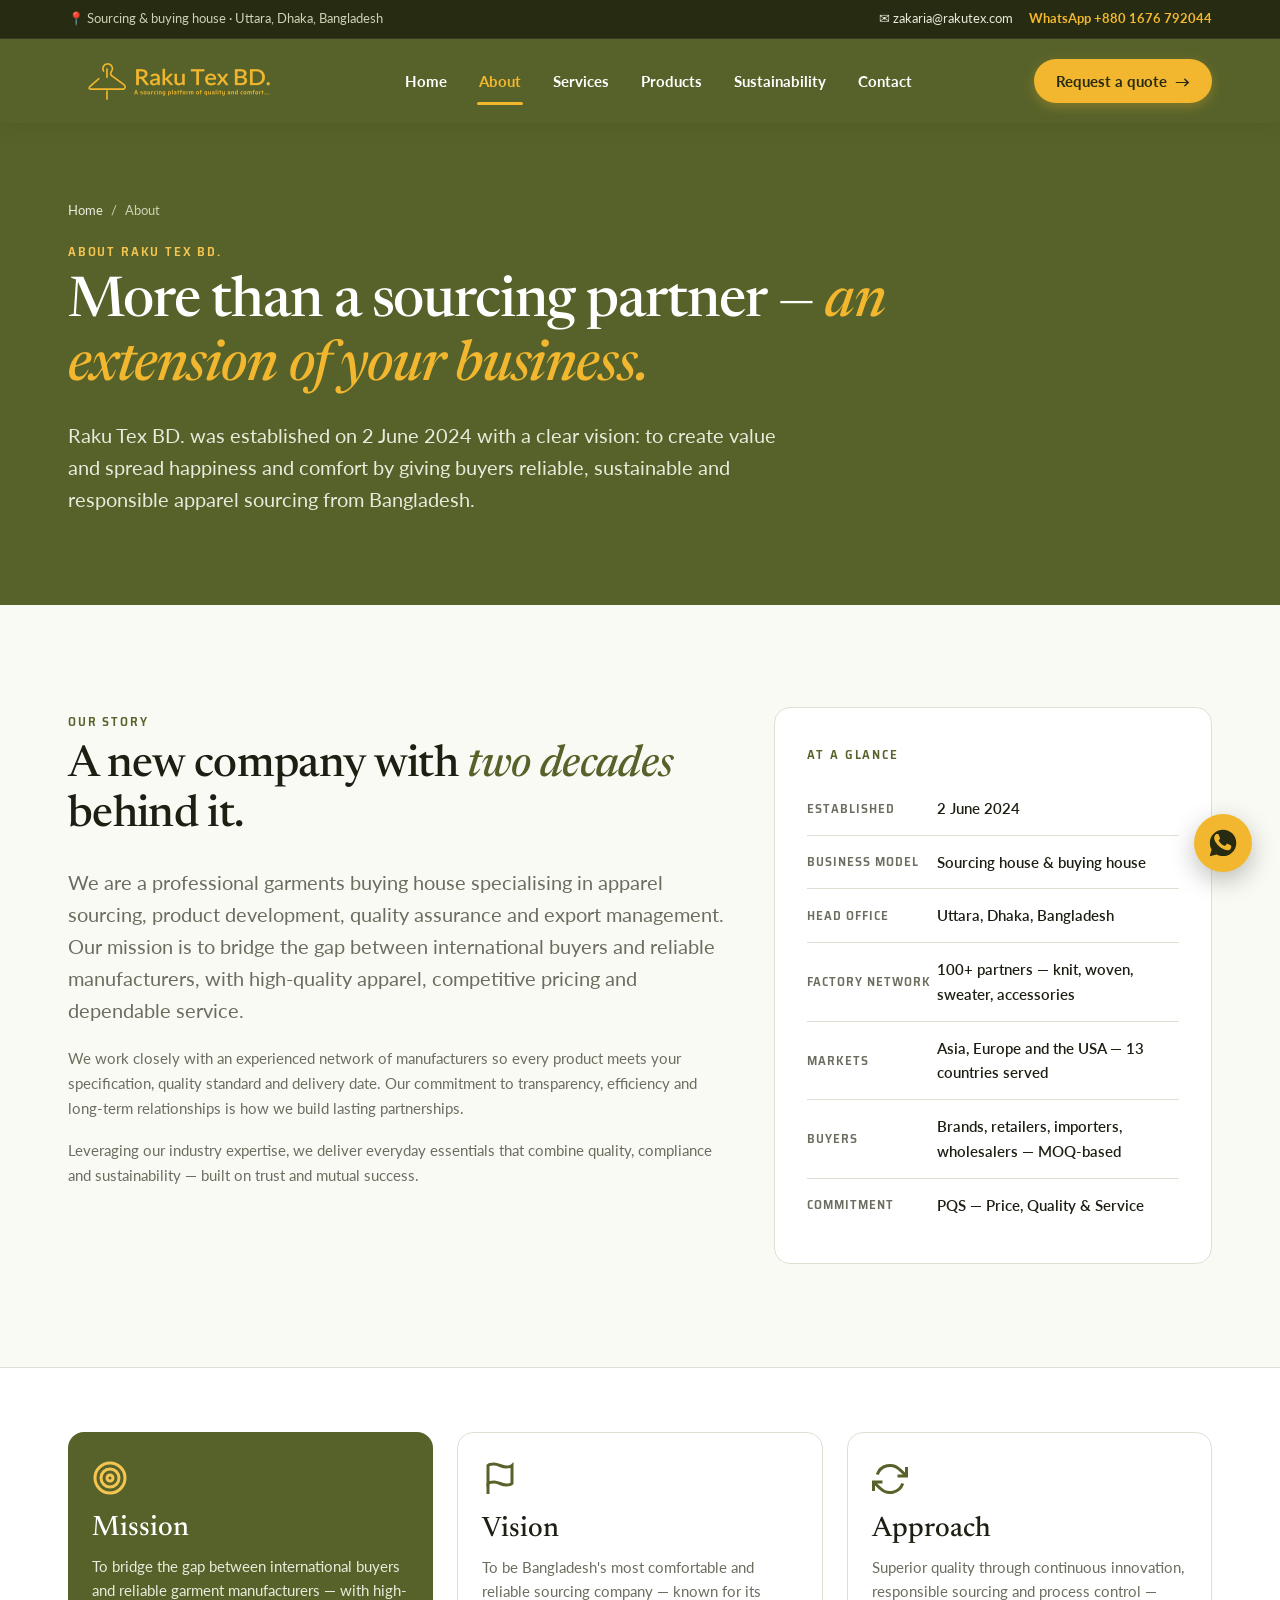
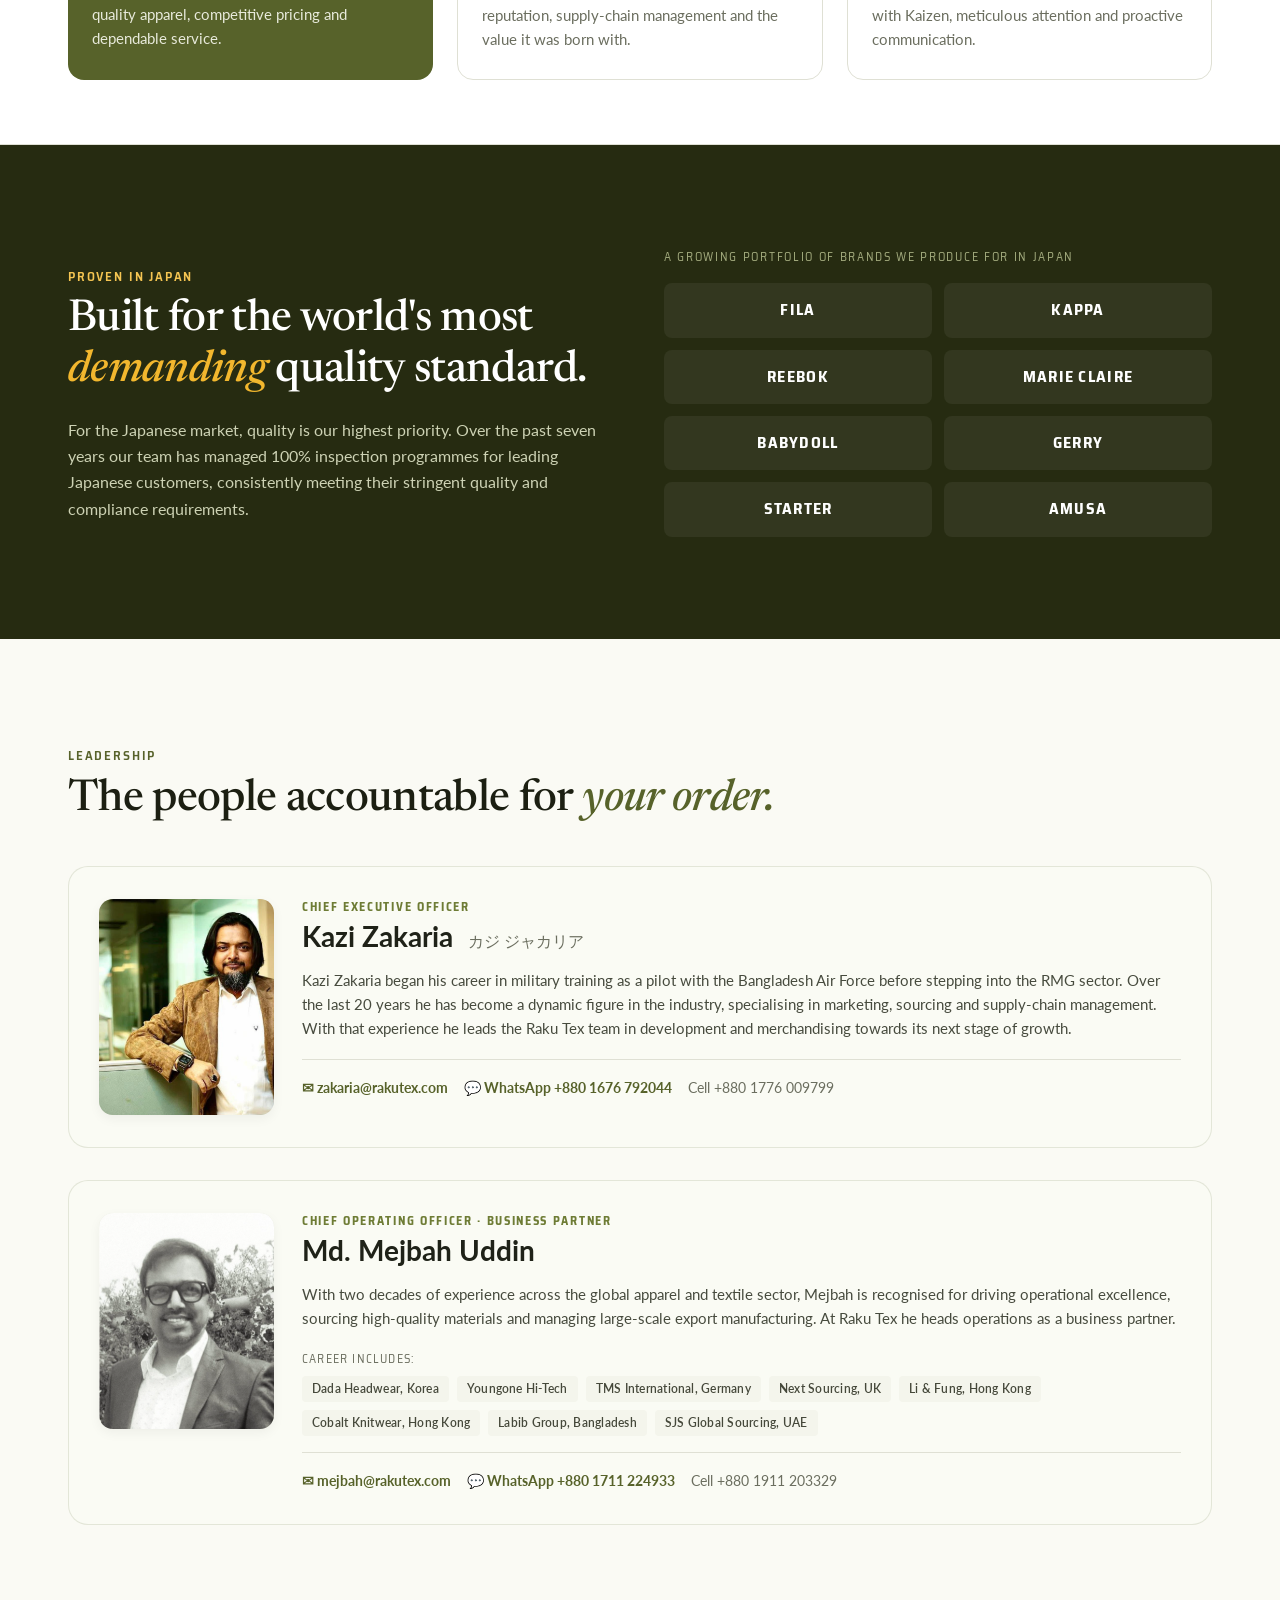
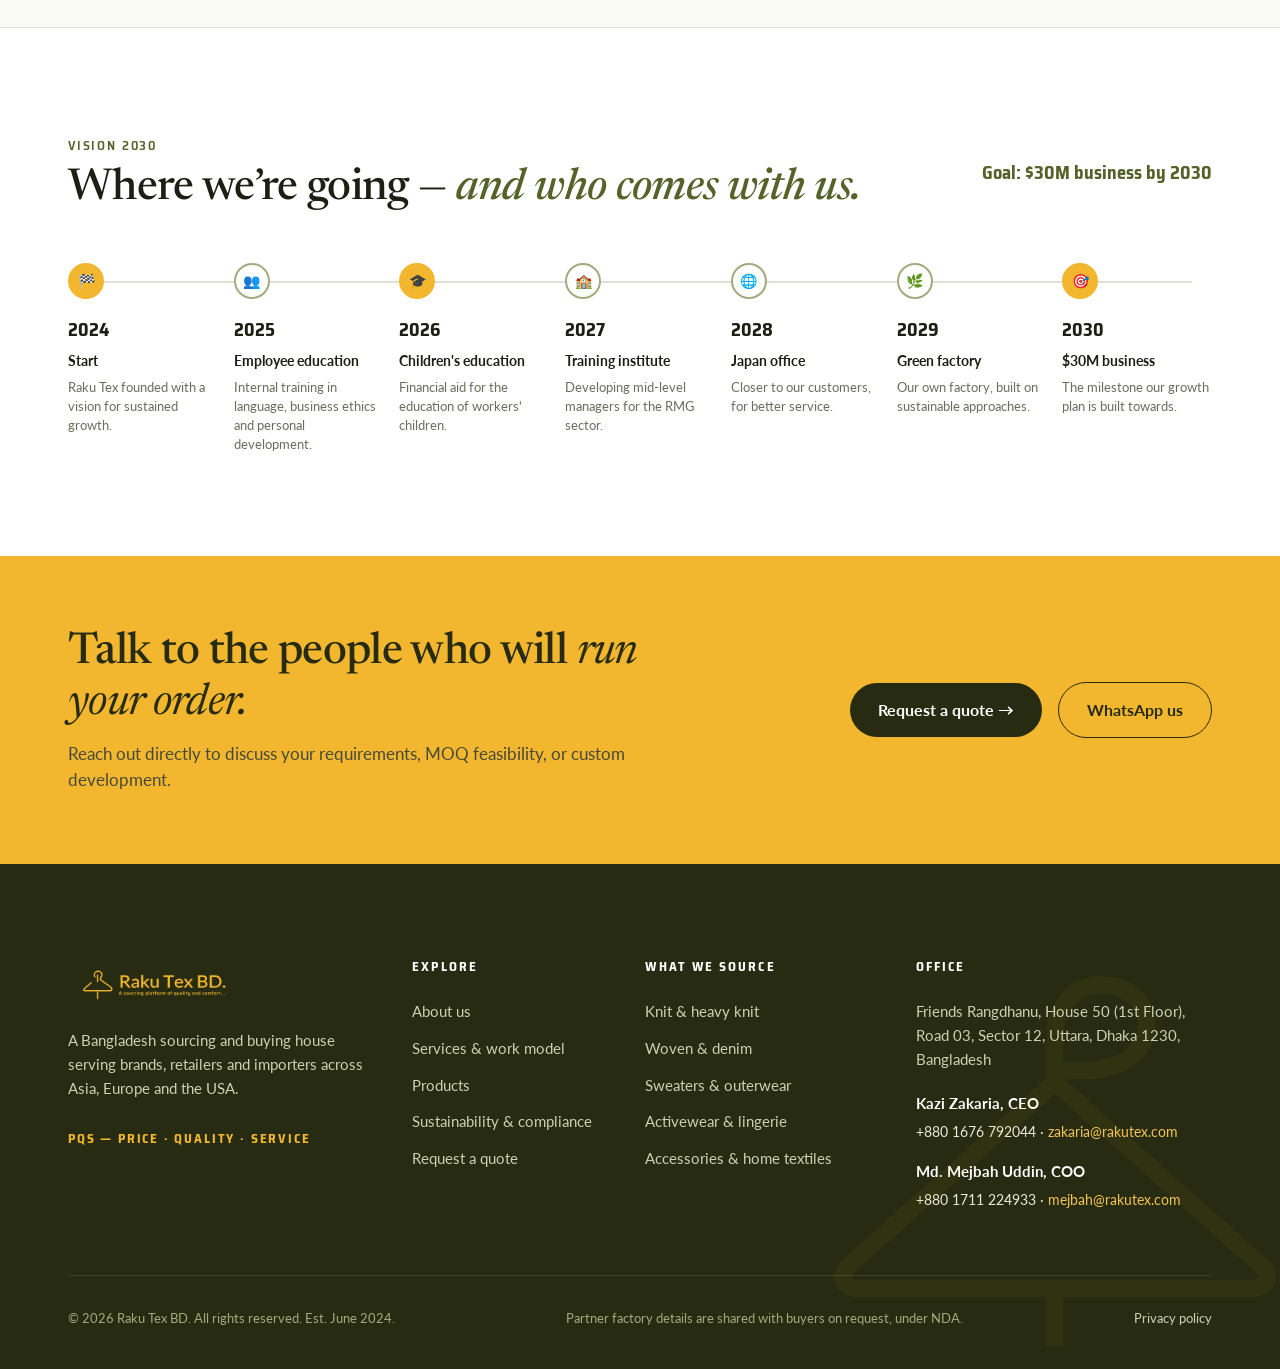
==== about.html @ 11d4ad32 "feat: replace footer logo with official footer-logo.png across all pages" ====
<!DOCTYPE html>
<html lang="en">
<head>
  <meta charset="UTF-8">
  <meta name="viewport" content="width=device-width, initial-scale=1.0">
  <title>About Us — Raku Tex BD. | Apparel Sourcing & Buying House</title>
  <meta name="description" content="Learn about Raku Tex BD., our story, PQS commitment, leadership team (Kazi Zakaria & Md. Mejbah Uddin), and our Vision 2030 roadmap.">
  
  <link rel="stylesheet" href="assets/css/tokens.css">
  <link rel="stylesheet" href="assets/css/base.css">
  <link rel="stylesheet" href="assets/css/layout.css">
  <link rel="stylesheet" href="assets/css/components.css">
  <link rel="stylesheet" href="assets/css/pages.css">
</head>
<body>

  <!-- Top Utility Bar -->
  <aside class="top-bar" aria-label="Quick contact information">
    <div class="container">
      <div class="top-bar-left">
        <span>📍 Sourcing & buying house · Uttara, Dhaka, Bangladesh</span>
      </div>
      <div class="top-bar-right">
        <a href="mailto:zakaria@rakutex.com" class="top-bar-link">✉ zakaria@rakutex.com</a>
        <a href="https://wa.me/8801676792044" target="_blank" rel="noopener noreferrer" class="top-bar-link top-bar-whatsapp">
          WhatsApp +880 1676 792044
        </a>
      </div>
    </div>
  </aside>

  <!-- Site Header -->
  <header class="site-header">
    <div class="container">
      <a href="index.html" class="site-logo" aria-label="Raku Tex BD. Home">
        <img src="assets/images/Rakutex-logo.png" alt="Raku Tex BD. — A sourcing platform of quality and comfort..." class="site-logo-img">
      </a>

      <nav class="main-nav" aria-label="Main Navigation">
        <a href="index.html" class="nav-link">Home</a>
        <a href="about.html" class="nav-link active">About</a>
        <a href="services.html" class="nav-link">Services</a>
        <a href="products.html" class="nav-link">Products</a>
        <a href="sustainability.html" class="nav-link">Sustainability</a>
        <a href="quote.html" class="nav-link">Contact</a>
      </nav>

      <a href="quote.html" class="header-cta-btn">
        Request a quote <span>→</span>
      </a>

      <button class="mobile-nav-toggle" aria-label="Open mobile menu">
        <span></span>
        <span></span>
        <span></span>
      </button>
    </div>
  </header>

  <!-- Mobile Drawer -->
  <div class="drawer-backdrop"></div>
  <aside class="mobile-drawer" aria-label="Mobile Navigation">
    <div class="drawer-header">
      <a href="index.html">
        <img src="assets/images/Rakutex-logo.png" alt="Raku Tex BD." class="drawer-logo-img">
      </a>
      <button class="drawer-close" aria-label="Close mobile menu">&times;</button>
    </div>
    <nav class="drawer-nav">
      <a href="index.html">Home</a>
      <a href="about.html" class="active">About</a>
      <a href="services.html">Services</a>
      <a href="products.html">Products</a>
      <a href="sustainability.html">Sustainability</a>
      <a href="quote.html">Contact & Request a quote</a>
    </nav>
    <div class="drawer-footer">
      <a href="quote.html" class="btn btn-gold" style="width: 100%;">Request a quote →</a>
      <a href="https://wa.me/8801676792044" target="_blank" rel="noopener noreferrer" class="btn btn-outline-white" style="width: 100%;">Chat on WhatsApp</a>
    </div>
  </aside>

  <main>
    <!-- INNER HERO -->
    <section class="inner-page-hero">
      <div class="container">
        <nav class="breadcrumbs" aria-label="Breadcrumb">
          <a href="index.html">Home</a> <span>/</span> <span>About</span>
        </nav>
        <span class="eyebrow eyebrow-gold">ABOUT RAKU TEX BD.</span>
        <h1 class="inner-hero-title">
          More than a sourcing partner — <span class="accent-gold">an extension of your business.</span>
        </h1>
        <p class="inner-hero-lead">
          Raku Tex BD. was established on 2 June 2024 with a clear vision: to create value and spread happiness and comfort by giving buyers reliable, sustainable and responsible apparel sourcing from Bangladesh.
        </p>
      </div>
    </section>

    <!-- OUR STORY & AT A GLANCE TABLE -->
    <section class="section-pad" style="background-color: var(--rt-paper);">
      <div class="container">
        <div class="grid" style="grid-template-columns: 1.2fr 0.8fr; gap: 48px; align-items: start;">
          <div>
            <span class="eyebrow eyebrow-olive">OUR STORY</span>
            <h2 style="margin-bottom: 24px;">
              A new company with <span class="accent-gold" style="color: var(--rt-olive-500);">two decades</span> behind it.
            </h2>
            <p class="lead-text" style="margin-bottom: 20px;">
              We are a professional garments buying house specialising in apparel sourcing, product development, quality assurance and export management. Our mission is to bridge the gap between international buyers and reliable manufacturers, with high-quality apparel, competitive pricing and dependable service.
            </p>
            <p style="font-size: 0.9375rem; color: var(--rt-text-muted); line-height: 1.65; margin-bottom: 18px;">
              We work closely with an experienced network of manufacturers so every product meets your specification, quality standard and delivery date. Our commitment to transparency, efficiency and long-term relationships is how we build lasting partnerships.
            </p>
            <p style="font-size: 0.9375rem; color: var(--rt-text-muted); line-height: 1.65;">
              Leveraging our industry expertise, we deliver everyday essentials that combine quality, compliance and sustainability — built on trust and mutual success.
            </p>
          </div>

          <!-- At a glance card -->
          <div class="at-a-glance-card">
            <span class="eyebrow eyebrow-olive" style="margin-bottom: 16px;">AT A GLANCE</span>
            <table class="glance-table">
              <tr>
                <th>Established</th>
                <td>2 June 2024</td>
              </tr>
              <tr>
                <th>Business model</th>
                <td>Sourcing house & buying house</td>
              </tr>
              <tr>
                <th>Head office</th>
                <td>Uttara, Dhaka, Bangladesh</td>
              </tr>
              <tr>
                <th>Factory network</th>
                <td>100+ partners — knit, woven, sweater, accessories</td>
              </tr>
              <tr>
                <th>Markets</th>
                <td>Asia, Europe and the USA — 13 countries served</td>
              </tr>
              <tr>
                <th>Buyers</th>
                <td>Brands, retailers, importers, wholesalers — MOQ-based</td>
              </tr>
              <tr>
                <th>Commitment</th>
                <td>PQS — Price, Quality & Service</td>
              </tr>
            </table>
          </div>
        </div>
      </div>
    </section>

    <!-- MISSION / VISION / APPROACH -->
    <section class="section-pad-sm" style="background-color: var(--rt-white); border-top: 1px solid var(--rt-line); border-bottom: 1px solid var(--rt-line);">
      <div class="container">
        <div class="grid" style="grid-template-columns: repeat(auto-fit, minmax(280px, 1fr)); gap: 24px;">
          <!-- Mission -->
          <div class="pillar-card" style="background-color: var(--rt-olive-500); color: var(--rt-white); border: none;">
            <div style="width: 36px; height: 36px; margin-bottom: 16px; color: var(--rt-gold-400);">
              <svg viewBox="0 0 24 24" fill="none" stroke="currentColor" stroke-width="2"><circle cx="12" cy="12" r="10"/><circle cx="12" cy="12" r="6"/><circle cx="12" cy="12" r="2"/></svg>
            </div>
            <h3 style="color: var(--rt-white); margin-bottom: 10px;">Mission</h3>
            <p style="color: var(--rt-olive-100); font-size: 0.9375rem; line-height: 1.6;">
              To bridge the gap between international buyers and reliable garment manufacturers — with high-quality apparel, competitive pricing and dependable service.
            </p>
          </div>

          <!-- Vision -->
          <div class="pillar-card">
            <div style="width: 36px; height: 36px; margin-bottom: 16px; color: var(--rt-olive-500);">
              <svg viewBox="0 0 24 24" fill="none" stroke="currentColor" stroke-width="2"><path d="M4 15s1-1 4-1 5 2 8 2 4-1 4-1V3s-1 1-4 1-5-2-8-2-4 1-4 1z"/><line x1="4" y1="22" x2="4" y2="15"/></svg>
            </div>
            <h3 style="margin-bottom: 10px;">Vision</h3>
            <p style="color: var(--rt-text-muted); font-size: 0.9375rem; line-height: 1.6;">
              To be Bangladesh's most comfortable and reliable sourcing company — known for its reputation, supply-chain management and the value it was born with.
            </p>
          </div>

          <!-- Approach -->
          <div class="pillar-card">
            <div style="width: 36px; height: 36px; margin-bottom: 16px; color: var(--rt-olive-500);">
              <svg viewBox="0 0 24 24" fill="none" stroke="currentColor" stroke-width="2"><polyline points="23 4 23 10 17 10"/><polyline points="1 20 1 14 7 14"/><path d="M3.51 9a9 9 0 0 1 14.85-3.36L23 10M1 14l4.64 4.36A9 9 0 0 0 20.49 15"/></svg>
            </div>
            <h3 style="margin-bottom: 10px;">Approach</h3>
            <p style="color: var(--rt-text-muted); font-size: 0.9375rem; line-height: 1.6;">
              Superior quality through continuous innovation, responsible sourcing and process control — with Kaizen, meticulous attention and proactive communication.
            </p>
          </div>
        </div>
      </div>
    </section>

    <!-- PROVEN IN JAPAN -->
    <section class="section-pad" style="background-color: var(--rt-surface-deep); color: var(--rt-white);">
      <div class="container">
        <div class="grid" style="grid-template-columns: 1fr 1fr; gap: 48px; align-items: center;">
          <div>
            <span class="eyebrow eyebrow-gold">PROVEN IN JAPAN</span>
            <h2 style="color: var(--rt-white); margin-bottom: 20px;">
              Built for the world's most <span class="accent-gold">demanding</span> quality standard.
            </h2>
            <p style="font-size: 1rem; color: var(--rt-olive-200); line-height: 1.65;">
              For the Japanese market, quality is our highest priority. Over the past seven years our team has managed 100% inspection programmes for leading Japanese customers, consistently meeting their stringent quality and compliance requirements.
            </p>
          </div>

          <div>
            <span style="font-family: var(--rt-font-label); font-size: 0.75rem; letter-spacing: 0.14em; text-transform: uppercase; color: var(--rt-olive-300); display: block; margin-bottom: 16px;">
              A growing portfolio of brands we produce for in Japan
            </span>
            <div class="grid" style="grid-template-columns: repeat(2, 1fr); gap: 12px;">
              <div style="background-color: rgba(255,255,255,0.06); padding: 14px; text-align: center; border-radius: 8px; font-family: var(--rt-font-label); font-weight: 700; color: var(--rt-white); letter-spacing: 0.08em;">FILA</div>
              <div style="background-color: rgba(255,255,255,0.06); padding: 14px; text-align: center; border-radius: 8px; font-family: var(--rt-font-label); font-weight: 700; color: var(--rt-white); letter-spacing: 0.08em;">KAPPA</div>
              <div style="background-color: rgba(255,255,255,0.06); padding: 14px; text-align: center; border-radius: 8px; font-family: var(--rt-font-label); font-weight: 700; color: var(--rt-white); letter-spacing: 0.08em;">REEBOK</div>
              <div style="background-color: rgba(255,255,255,0.06); padding: 14px; text-align: center; border-radius: 8px; font-family: var(--rt-font-label); font-weight: 700; color: var(--rt-white); letter-spacing: 0.08em;">MARIE CLAIRE</div>
              <div style="background-color: rgba(255,255,255,0.06); padding: 14px; text-align: center; border-radius: 8px; font-family: var(--rt-font-label); font-weight: 700; color: var(--rt-white); letter-spacing: 0.08em;">BABYDOLL</div>
              <div style="background-color: rgba(255,255,255,0.06); padding: 14px; text-align: center; border-radius: 8px; font-family: var(--rt-font-label); font-weight: 700; color: var(--rt-white); letter-spacing: 0.08em;">GERRY</div>
              <div style="background-color: rgba(255,255,255,0.06); padding: 14px; text-align: center; border-radius: 8px; font-family: var(--rt-font-label); font-weight: 700; color: var(--rt-white); letter-spacing: 0.08em;">STARTER</div>
              <div style="background-color: rgba(255,255,255,0.06); padding: 14px; text-align: center; border-radius: 8px; font-family: var(--rt-font-label); font-weight: 700; color: var(--rt-white); letter-spacing: 0.08em;">AMUSA</div>
            </div>
          </div>
        </div>
      </div>
    </section>

    <!-- EXECUTIVE LEADERSHIP -->
    <section class="section-pad" id="leadership" style="background-color: var(--rt-paper);">
      <div class="container">
        <span class="eyebrow eyebrow-olive">LEADERSHIP</span>
        <h2 style="margin-bottom: 40px;">
          The people accountable for <span class="accent-gold" style="color: var(--rt-olive-500);">your order.</span>
        </h2>

        <div class="flex flex-col gap-6">
          <!-- Kazi Zakaria -->
          <div class="leader-card">
            <div class="leader-photo-wrap">
              <img src="assets/images/kazi-zakaria.png" alt="Kazi Zakaria, CEO" class="leader-photo" width="347" height="435" loading="lazy">
            </div>
            <div class="leader-info">
              <span class="leader-role-eyebrow">CHIEF EXECUTIVE OFFICER</span>
              <h3 class="leader-name">
                Kazi Zakaria <span class="leader-name-ja">カジ ジャカリア</span>
              </h3>
              <p class="leader-bio">
                Kazi Zakaria began his career in military training as a pilot with the Bangladesh Air Force before stepping into the RMG sector. Over the last 20 years he has become a dynamic figure in the industry, specialising in marketing, sourcing and supply-chain management. With that experience he leads the Raku Tex team in development and merchandising towards its next stage of growth.
              </p>
              <div class="leader-contacts">
                <a href="mailto:zakaria@rakutex.com" class="leader-contact-link">✉ zakaria@rakutex.com</a>
                <a href="https://wa.me/8801676792044" target="_blank" rel="noopener noreferrer" class="leader-contact-link">💬 WhatsApp +880 1676 792044</a>
                <span style="color: var(--rt-stone-500);">Cell +880 1776 009799</span>
              </div>
            </div>
          </div>

          <!-- Md. Mejbah Uddin -->
          <div class="leader-card">
            <div class="leader-photo-wrap">
              <img src="assets/images/mejbah-uddin.png" alt="Md. Mejbah Uddin, COO" class="leader-photo" width="348" height="429" loading="lazy">
            </div>
            <div class="leader-info">
              <span class="leader-role-eyebrow">CHIEF OPERATING OFFICER · BUSINESS PARTNER</span>
              <h3 class="leader-name">Md. Mejbah Uddin</h3>
              <p class="leader-bio">
                With two decades of experience across the global apparel and textile sector, Mejbah is recognised for driving operational excellence, sourcing high-quality materials and managing large-scale export manufacturing. At Raku Tex he heads operations as a business partner.
              </p>
              <div style="margin-bottom: 16px;">
                <span style="font-family: var(--rt-font-label); font-size: 0.75rem; letter-spacing: 0.1em; text-transform: uppercase; color: var(--rt-stone-500); display: block; margin-bottom: 8px;">
                  Career includes:
                </span>
                <div class="chips-group">
                  <span class="badge-tag">Dada Headwear, Korea</span>
                  <span class="badge-tag">Youngone Hi-Tech</span>
                  <span class="badge-tag">TMS International, Germany</span>
                  <span class="badge-tag">Next Sourcing, UK</span>
                  <span class="badge-tag">Li & Fung, Hong Kong</span>
                  <span class="badge-tag">Cobalt Knitwear, Hong Kong</span>
                  <span class="badge-tag">Labib Group, Bangladesh</span>
                  <span class="badge-tag">SJS Global Sourcing, UAE</span>
                </div>
              </div>
              <div class="leader-contacts">
                <a href="mailto:mejbah@rakutex.com" class="leader-contact-link">✉ mejbah@rakutex.com</a>
                <a href="https://wa.me/8801711224933" target="_blank" rel="noopener noreferrer" class="leader-contact-link">💬 WhatsApp +880 1711 224933</a>
                <span style="color: var(--rt-stone-500);">Cell +880 1911 203329</span>
              </div>
            </div>
          </div>
        </div>
      </div>
    </section>

    <!-- VISION 2030 ROADMAP -->
    <section class="section-pad" style="background-color: var(--rt-white); border-top: 1px solid var(--rt-line);">
      <div class="container">
        <div class="flex items-center justify-between" style="flex-wrap: wrap; gap: 16px;">
          <div>
            <span class="eyebrow eyebrow-olive">VISION 2030</span>
            <h2>Where we’re going — <span class="accent-gold" style="color: var(--rt-olive-500);">and who comes with us.</span></h2>
          </div>
          <div style="font-family: var(--rt-font-label); font-weight: 700; font-size: 1.15rem; color: var(--rt-olive-500);">
            Goal: $30M business by 2030
          </div>
        </div>

        <div class="timeline-track">
          <!-- 2024 -->
          <div class="timeline-node highlight">
            <div class="timeline-dot">🏁</div>
            <div>
              <div class="timeline-year">2024</div>
              <div class="timeline-title">Start</div>
              <div class="timeline-desc">Raku Tex founded with a vision for sustained growth.</div>
            </div>
          </div>

          <!-- 2025 -->
          <div class="timeline-node">
            <div class="timeline-dot">👥</div>
            <div>
              <div class="timeline-year">2025</div>
              <div class="timeline-title">Employee education</div>
              <div class="timeline-desc">Internal training in language, business ethics and personal development.</div>
            </div>
          </div>

          <!-- 2026 -->
          <div class="timeline-node highlight">
            <div class="timeline-dot">🎓</div>
            <div>
              <div class="timeline-year">2026</div>
              <div class="timeline-title">Children's education</div>
              <div class="timeline-desc">Financial aid for the education of workers' children.</div>
            </div>
          </div>

          <!-- 2027 -->
          <div class="timeline-node">
            <div class="timeline-dot">🏫</div>
            <div>
              <div class="timeline-year">2027</div>
              <div class="timeline-title">Training institute</div>
              <div class="timeline-desc">Developing mid-level managers for the RMG sector.</div>
            </div>
          </div>

          <!-- 2028 -->
          <div class="timeline-node">
            <div class="timeline-dot">🌐</div>
            <div>
              <div class="timeline-year">2028</div>
              <div class="timeline-title">Japan office</div>
              <div class="timeline-desc">Closer to our customers, for better service.</div>
            </div>
          </div>

          <!-- 2029 -->
          <div class="timeline-node">
            <div class="timeline-dot">🌿</div>
            <div>
              <div class="timeline-year">2029</div>
              <div class="timeline-title">Green factory</div>
              <div class="timeline-desc">Our own factory, built on sustainable approaches.</div>
            </div>
          </div>

          <!-- 2030 -->
          <div class="timeline-node highlight">
            <div class="timeline-dot">🎯</div>
            <div>
              <div class="timeline-year">2030</div>
              <div class="timeline-title">$30M business</div>
              <div class="timeline-desc">The milestone our growth plan is built towards.</div>
            </div>
          </div>
        </div>
      </div>
    </section>

    <!-- CTA BAND -->
    <section class="cta-band">
      <div class="container">
        <div class="cta-band-content">
          <h2 class="cta-band-title">Talk to the people who will <em>run your order.</em></h2>
          <p class="cta-band-text">
            Reach out directly to discuss your requirements, MOQ feasibility, or custom development.
          </p>
        </div>
        <div class="cta-band-actions">
          <a href="quote.html" class="cta-btn-dark">Request a quote →</a>
          <a href="https://wa.me/8801676792044" target="_blank" rel="noopener noreferrer" class="cta-btn-outline">
            WhatsApp us
          </a>
        </div>
      </div>
    </section>
  </main>

  <!-- Site Footer -->
  <footer class="site-footer">
    <svg class="footer-watermark" viewBox="0 0 48 48" fill="none" stroke="currentColor" stroke-width="1.5">
      <path d="M24 16V12C24 9.5 25.5 7.5 28 7.5C30.5 7.5 32 9 32 11C32 13.5 29.5 15 26.5 15H24" />
      <path d="M24 16L6 32C5 33 5.5 34 7 34H41C42.5 34 43 33 42 32L24 16Z" />
      <path d="M24 34V39" />
    </svg>
    <div class="container">
      <div class="footer-grid">
        <div>
          <a href="index.html" class="site-logo" aria-label="Raku Tex BD. Home">
            <img src="assets/images/footer-logo.png" alt="Raku Tex BD." class="footer-logo-img">
          </a>
          <p class="footer-brand-p">A Bangladesh sourcing and buying house serving brands, retailers and importers across Asia, Europe and the USA.</p>
          <span class="footer-pqs-pill">PQS — PRICE · QUALITY · SERVICE</span>
        </div>
        <div>
          <h4 class="footer-col-title">EXPLORE</h4>
          <div class="footer-links">
            <a href="about.html">About us</a>
            <a href="services.html">Services & work model</a>
            <a href="products.html">Products</a>
            <a href="sustainability.html">Sustainability & compliance</a>
            <a href="quote.html">Request a quote</a>
          </div>
        </div>
        <div>
          <h4 class="footer-col-title">WHAT WE SOURCE</h4>
          <div class="footer-links">
            <a href="category-knitwear.html">Knit & heavy knit</a>
            <a href="products.html">Woven & denim</a>
            <a href="products.html">Sweaters & outerwear</a>
            <a href="products.html">Activewear & lingerie</a>
            <a href="products.html">Accessories & home textiles</a>
          </div>
        </div>
        <div>
          <h4 class="footer-col-title">OFFICE</h4>
          <p class="footer-office-address">
            Friends Rangdhanu, House 50 (1st Floor),<br>
            Road 03, Sector 12, Uttara, Dhaka 1230,<br>
            Bangladesh
          </p>
          <div class="footer-contact-person">
            <span class="footer-contact-name">Kazi Zakaria, CEO</span>
            <div class="footer-contact-info">+880 1676 792044 · <a href="mailto:zakaria@rakutex.com">zakaria@rakutex.com</a></div>
          </div>
          <div class="footer-contact-person">
            <span class="footer-contact-name">Md. Mejbah Uddin, COO</span>
            <div class="footer-contact-info">+880 1711 224933 · <a href="mailto:mejbah@rakutex.com">mejbah@rakutex.com</a></div>
          </div>
        </div>
      </div>
      <div class="footer-bottom">
        <div>© 2026 Raku Tex BD. All rights reserved. Est. June 2024.</div>
        <div>Partner factory details are shared with buyers on request, under NDA.</div>
        <div><a href="privacy-policy.html">Privacy policy</a></div>
      </div>
    </div>
  </footer>

  <a href="https://wa.me/8801676792044" target="_blank" rel="noopener noreferrer" class="floating-whatsapp" aria-label="Chat with CEO on WhatsApp">
    <svg viewBox="0 0 24 24"><use href="assets/icons/icons.svg#icon-whatsapp"></use></svg>
  </a>

  <script src="assets/js/main.js"></script>
</body>
</html>
---- assets/css/tokens.css ----
:root {
  /* Olive Scale (Primary) */
  --rt-olive-50: #F4F5EC;
  --rt-olive-100: #E8EADB;
  --rt-olive-200: #CDD2B4;
  --rt-olive-300: #A3AB7E;
  --rt-olive-400: #7A8450;
  --rt-olive-500: #57622A; /* Primary Brand Olive */
  --rt-olive-600: #4D5725;
  --rt-olive-700: #434C1F;
  --rt-olive-800: #343A17;
  --rt-olive-900: #262B11; /* Deep Olive */

  /* Gold Scale (Accent) */
  --rt-gold-50: #FEF8E8;
  --rt-gold-100: #FDF1D2;
  --rt-gold-200: #FAE3A6;
  --rt-gold-300: #F8D47A;
  --rt-gold-400: #F5C552;
  --rt-gold-500: #F2B72E; /* Hanger Gold */
  --rt-gold-600: #C9921A;
  --rt-gold-700: #8A6410;
  --rt-gold-800: #6B4D0B;
  --rt-gold-900: #3A2C06;

  /* Neutrals */
  --rt-white: #FFFFFF;
  --rt-paper: #FAFAF4;
  --rt-line: #DFE0D4;
  --rt-stone-300: #B9BBAE;
  --rt-stone-500: #6B6E5F;
  --rt-stone-700: #45483A;
  --rt-ink: #1C1F12;

  /* Feedback */
  --rt-success: #2F7D4F;
  --rt-error: #B3261E;
  --rt-info: #2D5B8A;

  /* Semantic Mappings */
  --rt-bg: var(--rt-paper);
  --rt-surface: var(--rt-white);
  --rt-surface-brand: var(--rt-olive-500);
  --rt-surface-deep: var(--rt-olive-900);
  --rt-surface-tint: var(--rt-olive-50);
  --rt-text: var(--rt-ink);
  --rt-text-muted: var(--rt-stone-500);
  --rt-action: var(--rt-gold-500);
  --rt-link: var(--rt-olive-500);
  --rt-border: var(--rt-line);

  /* Typography */
  --rt-font-display: 'Newsreader', Georgia, serif;
  --rt-font-body: 'Lato', -apple-system, BlinkMacSystemFont, 'Segoe UI', Roboto, Helvetica, Arial, sans-serif;
  --rt-font-label: 'Saira Semi Condensed', 'Arial Narrow', sans-serif;

  /* Spacing */
  --rt-space-1: 4px;
  --rt-space-2: 8px;
  --rt-space-3: 12px;
  --rt-space-4: 16px;
  --rt-space-5: 24px;
  --rt-space-6: 32px;
  --rt-space-7: 48px;
  --rt-space-8: 64px;
  --rt-space-9: 96px;
  --rt-space-10: 128px;

  /* Radius */
  --rt-radius-sm: 4px;
  --rt-radius-md: 10px;
  --rt-radius-lg: 16px;
  --rt-radius-pill: 9999px;

  /* Elevation Shadows */
  --rt-shadow-sm: 0 2px 8px rgba(38, 43, 17, 0.05);
  --rt-shadow-md: 0 4px 16px rgba(38, 43, 17, 0.08);
  --rt-shadow-lg: 0 12px 32px rgba(38, 43, 17, 0.12);

  /* Grid & Dimensions */
  --rt-container-max: 1240px;
  --rt-gutter: 24px;
  --rt-header-height: 84px;
  --rt-topbar-height: 38px;
}
---- assets/css/base.css ----
@import url('https://fonts.googleapis.com/css2?family=Lato:ital,wght@0,300;0,400;0,700;0,900;1,400&family=Newsreader:ital,opsz,wght@0,6..72,400;0,6..72,500;0,6..72,600;1,6..72,400;1,6..72,500&family=Saira+Semi+Condensed:wght@500;600;700&display=swap');

/* Modern CSS Reset */
*, *::before, *::after {
  box-sizing: border-box;
  margin: 0;
  padding: 0;
}

html {
  font-size: 16px;
  scroll-behavior: smooth;
  -webkit-text-size-adjust: 100%;
}

body {
  background-color: var(--rt-bg);
  color: var(--rt-text);
  font-family: var(--rt-font-body);
  font-size: 1rem;
  line-height: 1.65;
  -webkit-font-smoothing: antialiased;
  -moz-osx-font-smoothing: grayscale;
  overflow-x: hidden;
}

img, svg, picture, video {
  display: block;
  max-width: 100%;
}

input, button, textarea, select {
  font: inherit;
  color: inherit;
}

button {
  background: none;
  border: none;
  cursor: pointer;
}

a {
  color: inherit;
  text-decoration: none;
  transition: color 0.2s ease, opacity 0.2s ease;
}

ul, ol {
  list-style: none;
}

/* Typography Hierarchy */
h1, h2, h3, h4, .font-serif {
  font-family: var(--rt-font-display);
  font-weight: 500;
  line-height: 1.15;
  color: inherit;
}

h1 {
  font-size: clamp(2.35rem, 5vw, 3.5rem);
  letter-spacing: -0.02em;
}

h2 {
  font-size: clamp(1.85rem, 3.8vw, 2.75rem);
  letter-spacing: -0.015em;
}

h3 {
  font-size: clamp(1.35rem, 2.5vw, 1.75rem);
}

h4 {
  font-family: var(--rt-font-body);
  font-weight: 700;
  font-size: 1.25rem;
}

.eyebrow {
  display: inline-block;
  font-family: var(--rt-font-label);
  font-weight: 600;
  font-size: 0.8125rem;
  text-transform: uppercase;
  letter-spacing: 0.14em;
  margin-bottom: var(--rt-space-2);
}

.eyebrow-olive {
  color: var(--rt-olive-500);
}

.eyebrow-gold {
  color: var(--rt-gold-400);
}

.accent-gold {
  color: var(--rt-gold-500);
  font-style: italic;
}

.lead-text {
  font-size: clamp(1.0625rem, 1.8vw, 1.25rem);
  line-height: 1.6;
  color: var(--rt-text-muted);
}

/* Layout Utilities */
.container {
  width: 100%;
  max-width: var(--rt-container-max);
  margin-left: auto;
  margin-right: auto;
  padding-left: 20px;
  padding-right: 20px;
}

@media (min-width: 900px) {
  .container {
    padding-left: 32px;
    padding-right: 32px;
  }
}

@media (min-width: 1200px) {
  .container {
    padding-left: 48px;
    padding-right: 48px;
  }
}

.section-pad {
  padding-top: clamp(64px, 8vw, 120px);
  padding-bottom: clamp(64px, 8vw, 120px);
}

.section-pad-sm {
  padding-top: clamp(40px, 5vw, 64px);
  padding-bottom: clamp(40px, 5vw, 64px);
}

/* Flex & Grid Helpers */
.flex { display: flex; }
.flex-col { display: flex; flex-direction: column; }
.items-center { align-items: center; }
.justify-between { justify-content: space-between; }
.justify-center { justify-content: center; }
.gap-2 { gap: var(--rt-space-2); }
.gap-3 { gap: var(--rt-space-3); }
.gap-4 { gap: var(--rt-space-4); }
.gap-5 { gap: var(--rt-space-5); }
.gap-6 { gap: var(--rt-space-6); }

.grid { display: grid; }

/* Accessible hidden */
.sr-only {
  position: absolute;
  width: 1px;
  height: 1px;
  padding: 0;
  margin: -1px;
  overflow: hidden;
  clip: rect(0, 0, 0, 0);
  white-space: nowrap;
  border-width: 0;
}
---- assets/css/layout.css ----
/* ==========================================================================
   TOP BAR & UTILITY
   ========================================================================== */
.top-bar {
  background-color: var(--rt-surface-deep);
  color: var(--rt-olive-100);
  font-size: 0.8125rem;
  border-bottom: 1px solid rgba(255, 255, 255, 0.08);
  position: relative;
  z-index: 101;
}

.top-bar .container {
  display: flex;
  justify-content: space-between;
  align-items: center;
  min-height: var(--rt-topbar-height);
  padding-top: 4px;
  padding-bottom: 4px;
}

.top-bar-left {
  display: flex;
  align-items: center;
  gap: var(--rt-space-2);
  color: var(--rt-olive-200);
}

.top-bar-right {
  display: flex;
  align-items: center;
  gap: var(--rt-space-4);
}

.top-bar-link {
  color: var(--rt-olive-100);
  display: inline-flex;
  align-items: center;
  gap: 6px;
}

.top-bar-link:hover {
  color: var(--rt-gold-400);
}

.top-bar-whatsapp {
  color: var(--rt-gold-500);
  font-weight: 700;
}

.top-bar-whatsapp:hover {
  color: var(--rt-gold-300);
}

/* ==========================================================================
   MAIN HEADER & NAVIGATION
   ========================================================================== */
.site-header {
  background-color: var(--rt-surface-brand);
  color: var(--rt-white);
  position: sticky;
  top: 0;
  z-index: 100;
  box-shadow: 0 4px 20px rgba(0, 0, 0, 0.08);
  transition: all 0.3s ease;
}

.site-header .container {
  display: flex;
  align-items: center;
  justify-content: space-between;
  height: var(--rt-header-height);
}

/* Brand Logo */
.site-logo {
  display: inline-flex;
  align-items: center;
  gap: 14px;
  text-decoration: none;
  line-height: 1;
}

.site-logo-img {
  height: 48px;
  width: auto;
  max-width: 220px;
  display: block;
  object-fit: contain;
  transition: transform 0.2s ease;
}

.site-logo:hover .site-logo-img {
  transform: translateY(-1px);
}

.drawer-logo-img {
  height: 38px;
  width: auto;
  max-width: 180px;
  display: block;
  object-fit: contain;
}

.footer-logo-img {
  height: 44px;
  width: auto;
  max-width: 200px;
  display: block;
  object-fit: contain;
}

.logo-icon-svg {
  width: 44px;
  height: 44px;
  flex-shrink: 0;
}

.logo-text-group {
  display: flex;
  flex-direction: column;
}

.logo-name {
  font-family: var(--rt-font-body);
  font-weight: 900;
  font-size: 1.5rem;
  line-height: 1.05;
  color: var(--rt-gold-500);
  letter-spacing: -0.01em;
}

.logo-tagline {
  font-size: 0.6875rem;
  color: var(--rt-gold-200);
  font-weight: 400;
  white-space: nowrap;
  letter-spacing: 0.02em;
}

/* Desktop Navigation */
.main-nav {
  display: flex;
  align-items: center;
  gap: clamp(16px, 2.2vw, 32px);
}

.nav-link {
  position: relative;
  font-family: var(--rt-font-body);
  font-weight: 700;
  font-size: 0.9375rem;
  color: var(--rt-white);
  padding: 8px 2px;
  transition: color 0.2s ease;
}

.nav-link:hover {
  color: var(--rt-gold-300);
}

.nav-link.active {
  color: var(--rt-gold-500);
}

.nav-link.active::after {
  content: '';
  position: absolute;
  bottom: -4px;
  left: 0;
  width: 100%;
  height: 3px;
  background-color: var(--rt-gold-500);
  border-radius: 2px;
}

.header-cta-btn {
  display: inline-flex;
  align-items: center;
  gap: 8px;
  background-color: var(--rt-gold-500);
  color: var(--rt-olive-900);
  font-weight: 700;
  font-size: 0.9375rem;
  padding: 10px 22px;
  border-radius: var(--rt-radius-pill);
  box-shadow: 0 4px 12px rgba(242, 183, 46, 0.3);
  transition: all 0.25s ease;
}

.header-cta-btn:hover {
  background-color: var(--rt-gold-400);
  transform: translateY(-1px);
  box-shadow: 0 6px 16px rgba(242, 183, 46, 0.45);
}

/* Mobile Menu Toggle */
.mobile-nav-toggle {
  display: none;
  flex-direction: column;
  justify-content: center;
  align-items: center;
  gap: 5px;
  width: 44px;
  height: 44px;
  background-color: rgba(255, 255, 255, 0.1);
  border-radius: 8px;
  color: var(--rt-white);
  cursor: pointer;
  border: 1px solid rgba(255, 255, 255, 0.15);
}

.mobile-nav-toggle span {
  display: block;
  width: 22px;
  height: 2px;
  background-color: var(--rt-white);
  transition: all 0.3s ease;
}

/* Mobile Drawer */
.mobile-drawer {
  position: fixed;
  top: 0;
  right: -100%;
  width: min(320px, 85vw);
  height: 100vh;
  background-color: var(--rt-surface-deep);
  color: var(--rt-white);
  z-index: 200;
  padding: 32px 24px;
  display: flex;
  flex-direction: column;
  justify-content: space-between;
  box-shadow: -8px 0 32px rgba(0, 0, 0, 0.4);
  transition: right 0.35s cubic-bezier(0.16, 1, 0.3, 1);
  overflow-y: auto;
}

.mobile-drawer.open {
  right: 0;
}

.drawer-backdrop {
  position: fixed;
  inset: 0;
  background-color: rgba(0, 0, 0, 0.6);
  backdrop-filter: blur(4px);
  z-index: 199;
  opacity: 0;
  pointer-events: none;
  transition: opacity 0.3s ease;
}

.drawer-backdrop.active {
  opacity: 1;
  pointer-events: auto;
}

.drawer-header {
  display: flex;
  align-items: center;
  justify-content: space-between;
  margin-bottom: 32px;
  padding-bottom: 16px;
  border-bottom: 1px solid rgba(255, 255, 255, 0.1);
}

.drawer-close {
  color: var(--rt-white);
  font-size: 1.75rem;
  line-height: 1;
}

.drawer-nav {
  display: flex;
  flex-direction: column;
  gap: 16px;
}

.drawer-nav a {
  font-size: 1.15rem;
  font-weight: 700;
  color: var(--rt-white);
  padding: 10px 0;
  border-bottom: 1px solid rgba(255, 255, 255, 0.05);
}

.drawer-nav a.active {
  color: var(--rt-gold-500);
}

.drawer-footer {
  margin-top: 32px;
  display: flex;
  flex-direction: column;
  gap: 12px;
}

@media (max-width: 990px) {
  .main-nav {
    display: none;
  }
  .header-cta-btn {
    display: none;
  }
  .mobile-nav-toggle {
    display: flex;
  }
  .top-bar-left {
    display: none;
  }
}

/* ==========================================================================
   GLOBAL CALL-TO-ACTION (CTA) BAND
   ========================================================================== */
.cta-band {
  background-color: var(--rt-gold-500);
  color: var(--rt-olive-900);
  padding: clamp(48px, 6vw, 72px) 0;
  position: relative;
  overflow: hidden;
}

.cta-band .container {
  display: flex;
  align-items: center;
  justify-content: space-between;
  gap: 32px;
  flex-wrap: wrap;
}

.cta-band-content {
  max-width: 650px;
}

.cta-band-title {
  font-size: clamp(2rem, 3.5vw, 2.75rem);
  font-weight: 500;
  line-height: 1.15;
  color: var(--rt-olive-900);
  margin-bottom: 12px;
}

.cta-band-title em, .cta-band-title i {
  font-style: italic;
  font-weight: 400;
}

.cta-band-text {
  font-size: 1.0625rem;
  color: var(--rt-stone-700);
  line-height: 1.5;
}

.cta-band-actions {
  display: flex;
  align-items: center;
  gap: 16px;
  flex-wrap: wrap;
}

.cta-btn-dark {
  background-color: var(--rt-olive-900);
  color: var(--rt-white);
  font-weight: 700;
  padding: 14px 28px;
  border-radius: var(--rt-radius-pill);
  display: inline-flex;
  align-items: center;
  gap: 8px;
  transition: all 0.2s ease;
}

.cta-btn-dark:hover {
  background-color: var(--rt-olive-800);
  transform: translateY(-2px);
  box-shadow: 0 6px 20px rgba(38, 43, 17, 0.25);
}

.cta-btn-outline {
  border: 1px solid var(--rt-olive-900);
  color: var(--rt-olive-900);
  font-weight: 700;
  padding: 14px 28px;
  border-radius: var(--rt-radius-pill);
  display: inline-flex;
  align-items: center;
  gap: 8px;
  transition: all 0.2s ease;
}

.cta-btn-outline:hover {
  background-color: rgba(38, 43, 17, 0.08);
}

/* ==========================================================================
   GLOBAL FOOTER
   ========================================================================== */
.site-footer {
  background-color: var(--rt-surface-deep);
  color: var(--rt-olive-100);
  position: relative;
  overflow: hidden;
  padding-top: clamp(64px, 8vw, 96px);
  padding-bottom: 40px;
}

.footer-watermark {
  position: absolute;
  right: -50px;
  bottom: -80px;
  width: 550px;
  height: 550px;
  opacity: 0.05;
  pointer-events: none;
  stroke: var(--rt-gold-500);
}

.footer-grid {
  display: grid;
  grid-template-columns: 1.6fr 1fr 1.2fr 1.6fr;
  gap: clamp(24px, 4vw, 48px);
  margin-bottom: 64px;
}

.footer-col-title {
  font-family: var(--rt-font-label);
  font-size: 0.8125rem;
  letter-spacing: 0.16em;
  text-transform: uppercase;
  color: var(--rt-white);
  margin-bottom: 24px;
}

.footer-brand-p {
  font-size: 0.9375rem;
  color: var(--rt-olive-200);
  margin-top: 16px;
  margin-bottom: 24px;
  line-height: 1.6;
  max-width: 320px;
}

.footer-pqs-pill {
  font-family: var(--rt-font-label);
  font-size: 0.8125rem;
  font-weight: 700;
  letter-spacing: 0.14em;
  color: var(--rt-gold-500);
  display: inline-block;
}

.footer-links {
  display: flex;
  flex-direction: column;
  gap: 12px;
}

.footer-links a {
  color: var(--rt-olive-200);
  font-size: 0.9375rem;
  transition: color 0.2s ease;
}

.footer-links a:hover {
  color: var(--rt-gold-400);
  padding-left: 4px;
}

.footer-office-address {
  font-size: 0.9375rem;
  color: var(--rt-olive-200);
  line-height: 1.6;
  margin-bottom: 20px;
}

.footer-contact-person {
  margin-top: 16px;
  font-size: 0.875rem;
}

.footer-contact-name {
  color: var(--rt-white);
  font-weight: 700;
  font-size: 0.9375rem;
  display: block;
  margin-bottom: 4px;
}

.footer-contact-info a {
  color: var(--rt-gold-400);
  text-decoration: none;
}

.footer-contact-info a:hover {
  text-decoration: underline;
}

.footer-bottom {
  padding-top: 32px;
  border-top: 1px solid rgba(255, 255, 255, 0.1);
  display: flex;
  justify-content: space-between;
  align-items: center;
  flex-wrap: wrap;
  gap: 16px;
  font-size: 0.8125rem;
  color: var(--rt-olive-300);
}

.footer-bottom a {
  color: var(--rt-olive-200);
}

.footer-bottom a:hover {
  color: var(--rt-gold-400);
}

@media (max-width: 1024px) {
  .footer-grid {
    grid-template-columns: 1fr 1fr;
    gap: 40px;
  }
}

@media (max-width: 640px) {
  .footer-grid {
    grid-template-columns: 1fr;
    gap: 36px;
  }
  .footer-bottom {
    flex-direction: column;
    text-align: center;
  }
}

/* ==========================================================================
   GLOBAL FLOATING WHATSAPP BUTTON
   ========================================================================== */
.floating-whatsapp {
  position: fixed;
  bottom: 28px;
  right: 28px;
  width: 58px;
  height: 58px;
  background-color: var(--rt-gold-500);
  border-radius: var(--rt-radius-pill);
  display: flex;
  align-items: center;
  justify-content: center;
  box-shadow: 0 8px 24px rgba(0, 0, 0, 0.25);
  z-index: 95;
  transition: all 0.3s cubic-bezier(0.175, 0.885, 0.32, 1.275);
  color: var(--rt-olive-900);
}

.floating-whatsapp:hover {
  transform: scale(1.1);
  background-color: var(--rt-gold-400);
  box-shadow: 0 12px 28px rgba(0, 0, 0, 0.35);
}

.floating-whatsapp svg {
  width: 32px;
  height: 32px;
  fill: currentColor;
}
---- assets/css/components.css ----
/* ==========================================================================
   BUTTONS & BADGES
   ========================================================================== */
.btn {
  display: inline-flex;
  align-items: center;
  justify-content: center;
  gap: 8px;
  font-family: var(--rt-font-body);
  font-weight: 700;
  font-size: 0.9375rem;
  line-height: 1;
  padding: 13px 26px;
  border-radius: var(--rt-radius-pill);
  transition: all 0.25s cubic-bezier(0.16, 1, 0.3, 1);
  text-decoration: none;
  cursor: pointer;
  white-space: nowrap;
}

.btn:focus-visible {
  outline: 3px solid var(--rt-gold-500);
  outline-offset: 2px;
}

.btn-gold {
  background-color: var(--rt-gold-500);
  color: var(--rt-olive-900);
  border: 1px solid var(--rt-gold-500);
}

.btn-gold:hover {
  background-color: var(--rt-gold-400);
  transform: translateY(-2px);
  box-shadow: 0 6px 18px rgba(242, 183, 46, 0.35);
}

.btn-olive {
  background-color: var(--rt-olive-500);
  color: var(--rt-white);
  border: 1px solid var(--rt-olive-500);
}

.btn-olive:hover {
  background-color: var(--rt-olive-600);
  transform: translateY(-2px);
  box-shadow: 0 6px 18px rgba(87, 98, 42, 0.3);
}

.btn-dark {
  background-color: var(--rt-olive-900);
  color: var(--rt-white);
  border: 1px solid var(--rt-olive-900);
}

.btn-dark:hover {
  background-color: var(--rt-olive-800);
  transform: translateY(-2px);
}

.btn-outline-white {
  background-color: transparent;
  color: var(--rt-white);
  border: 1px solid rgba(255, 255, 255, 0.4);
}

.btn-outline-white:hover {
  border-color: var(--rt-white);
  background-color: rgba(255, 255, 255, 0.1);
}

.btn-outline-olive {
  background-color: transparent;
  color: var(--rt-olive-500);
  border: 1px solid var(--rt-olive-500);
}

.btn-outline-olive:hover {
  background-color: var(--rt-olive-500);
  color: var(--rt-white);
}

.btn-sm {
  padding: 8px 16px;
  font-size: 0.8125rem;
}

.text-link {
  display: inline-flex;
  align-items: center;
  gap: 6px;
  font-weight: 700;
  font-size: 0.9375rem;
  color: var(--rt-olive-500);
}

.text-link:hover {
  color: var(--rt-olive-700);
  gap: 9px;
}

.text-link-gold {
  color: var(--rt-gold-500);
}

.text-link-gold:hover {
  color: var(--rt-gold-400);
}

/* Badges & Tags */
.badge-tag {
  display: inline-flex;
  align-items: center;
  padding: 3px 10px;
  background-color: var(--rt-olive-50);
  color: var(--rt-stone-700);
  border-radius: var(--rt-radius-sm);
  font-size: 0.75rem;
  font-weight: 600;
  letter-spacing: 0.02em;
}

.badge-pill {
  border-radius: var(--rt-radius-pill);
  padding: 4px 12px;
}

/* ==========================================================================
   CARDS & GRIDS
   ========================================================================== */
/* Product Card */
.product-card {
  background-color: var(--rt-surface);
  border: 1px solid var(--rt-border);
  border-radius: var(--rt-radius-lg);
  padding: 28px 24px;
  display: flex;
  flex-direction: column;
  justify-content: space-between;
  transition: all 0.3s ease;
  position: relative;
}

.product-card:hover {
  border-color: var(--rt-olive-300);
  box-shadow: var(--rt-shadow-md);
  transform: translateY(-4px);
}

.card-icon-wrap {
  width: 64px;
  height: 64px;
  margin: 0 auto 20px;
  display: flex;
  align-items: center;
  justify-content: center;
  color: var(--rt-olive-500);
}

.card-icon-wrap svg {
  width: 48px;
  height: 48px;
  stroke: var(--rt-olive-500);
  fill: none;
  stroke-width: 2;
}

.product-card-title {
  font-size: 1.4rem;
  margin-bottom: 12px;
  color: var(--rt-text);
}

.product-tag-list {
  display: flex;
  flex-wrap: wrap;
  gap: 6px;
  margin-bottom: 16px;
}

.product-fabric-meta {
  font-size: 0.8125rem;
  color: var(--rt-text-muted);
  line-height: 1.45;
  margin-bottom: 24px;
}

.product-fabric-meta strong {
  color: var(--rt-text);
  font-weight: 600;
}

.product-card-footer {
  display: flex;
  align-items: center;
  justify-content: space-between;
  padding-top: 16px;
  border-top: 1px solid var(--rt-line);
  margin-top: auto;
}

/* Pillar Card (Who We Are) */
.pillar-card {
  background-color: var(--rt-surface);
  border: 1px solid var(--rt-line);
  border-radius: var(--rt-radius-lg);
  padding: 28px 24px;
  transition: all 0.25s ease;
}

.pillar-card:hover {
  box-shadow: var(--rt-shadow-sm);
  border-color: var(--rt-olive-300);
}

.pillar-card-icon {
  width: 40px;
  height: 40px;
  margin-bottom: 16px;
  color: var(--rt-olive-500);
}

.pillar-card-title {
  font-size: 1.25rem;
  margin-bottom: 8px;
}

.pillar-card-desc {
  font-size: 0.875rem;
  color: var(--rt-text-muted);
  line-height: 1.55;
}

/* Service Card */
.service-card {
  background-color: var(--rt-surface);
  border: 1px solid var(--rt-line);
  border-radius: var(--rt-radius-lg);
  padding: 32px 28px;
  position: relative;
  display: flex;
  flex-direction: column;
  transition: all 0.3s ease;
}

.service-card:hover {
  transform: translateY(-4px);
  box-shadow: var(--rt-shadow-md);
  border-color: var(--rt-olive-300);
}

.service-card-num {
  position: absolute;
  top: 28px;
  right: 28px;
  font-family: var(--rt-font-label);
  font-size: 0.875rem;
  font-weight: 700;
  color: var(--rt-stone-300);
}

.service-card-icon {
  width: 44px;
  height: 44px;
  color: var(--rt-olive-500);
  margin-bottom: 20px;
}

.service-card-title {
  font-size: 1.35rem;
  margin-bottom: 12px;
}

.service-card-desc {
  font-size: 0.9375rem;
  color: var(--rt-text-muted);
  line-height: 1.6;
  margin-bottom: 24px;
}

.service-checklist {
  display: flex;
  flex-direction: column;
  gap: 10px;
  margin-top: auto;
  padding-top: 16px;
  border-top: 1px solid var(--rt-line);
}

.service-checklist-item {
  display: flex;
  align-items: flex-start;
  gap: 10px;
  font-size: 0.875rem;
  color: var(--rt-stone-700);
}

.service-check-icon {
  color: var(--rt-olive-500);
  font-weight: 700;
  flex-shrink: 0;
}

/* Leader Card */
.leader-card {
  background-color: #FAFBF4;
  border: 1px solid rgba(87, 98, 42, 0.14);
  border-radius: 20px;
  padding: 32px 30px;
  display: grid;
  grid-template-columns: 175px 1fr;
  gap: 28px;
  align-items: start;
  transition: all 0.3s ease;
}

.leader-card:hover {
  transform: translateY(-2px);
  box-shadow: 0 12px 32px rgba(87, 98, 42, 0.08);
  border-color: rgba(87, 98, 42, 0.28);
}

.leader-photo-wrap {
  width: 100%;
  aspect-ratio: 348 / 430;
  max-width: 180px;
  border-radius: 14px;
  overflow: hidden;
  background-color: var(--rt-olive-100);
  box-shadow: 0 4px 12px rgba(0, 0, 0, 0.05);
}

.leader-photo {
  width: 100%;
  height: 100%;
  object-fit: cover;
  object-position: center top;
  display: block;
}

.leader-info {
  display: flex;
  flex-direction: column;
}

.leader-role-eyebrow {
  font-family: var(--rt-font-label);
  font-size: 0.75rem;
  font-weight: 700;
  letter-spacing: 0.14em;
  text-transform: uppercase;
  color: #6E7C35;
  margin-bottom: 6px;
  line-height: 1.3;
}

.leader-name {
  font-family: var(--rt-font-serif);
  font-size: 1.75rem;
  font-weight: 700;
  color: #1F2218;
  margin: 0 0 10px 0;
  line-height: 1.2;
}

.leader-name-ja {
  font-size: 1rem;
  color: var(--rt-stone-500);
  font-weight: 400;
  margin-left: 8px;
}

.leader-bio {
  font-size: 0.9375rem;
  color: #474B3E;
  line-height: 1.62;
  margin-top: 4px;
  margin-bottom: 0;
}

.leader-card:has(.leader-contacts) .leader-bio {
  margin-bottom: 18px;
}

.leader-contacts {
  display: flex;
  flex-wrap: wrap;
  gap: 16px;
  font-size: 0.875rem;
  padding-top: 16px;
  border-top: 1px solid var(--rt-line);
}

.leader-contact-link {
  color: var(--rt-olive-500);
  font-weight: 700;
  display: inline-flex;
  align-items: center;
  gap: 6px;
}

.leader-contact-link:hover {
  color: var(--rt-olive-700);
}

/* Leadership Teaser Section on Home */
.leadership-teaser-header {
  display: flex;
  align-items: flex-end;
  justify-content: space-between;
  flex-wrap: wrap;
  gap: 20px;
  margin-bottom: 44px;
}

.leadership-teaser-title {
  font-family: var(--rt-font-serif);
  font-size: clamp(2rem, 3.4vw, 2.75rem);
  font-weight: 600;
  line-height: 1.18;
  color: #1F2218;
  margin: 8px 0 0 0;
}

.leadership-teaser-title em {
  font-style: italic;
  font-weight: 400;
  color: #57622A;
}

.leadership-meet-link {
  font-family: var(--rt-font-label);
  font-size: 1rem;
  font-weight: 600;
  color: #57622A;
  text-decoration: none;
  display: inline-flex;
  align-items: center;
  gap: 8px;
  padding-bottom: 4px;
  transition: all 0.2s ease;
}

.leadership-meet-link:hover {
  color: #384018;
  transform: translateX(4px);
}

@media (max-width: 900px) {
  .leader-card {
    grid-template-columns: 140px 1fr;
    padding: 24px 20px;
    gap: 20px;
  }
}

@media (max-width: 640px) {
  .leader-card {
    grid-template-columns: 1fr;
    padding: 24px;
  }
  .leader-photo-wrap {
    max-width: 220px;
    margin: 0 0 16px 0;
  }
  .leadership-teaser-header {
    flex-direction: column;
    align-items: flex-start;
  }
}

/* ==========================================================================
   INTERACTIVE TABS & STEPPERS
   ========================================================================== */
.phase-nav-tabs {
  display: grid;
  grid-template-columns: repeat(4, 1fr);
  gap: 12px;
  margin-bottom: 32px;
}

.phase-tab-btn {
  background-color: var(--rt-surface);
  border: 1px solid var(--rt-line);
  border-radius: 12px;
  padding: 16px 20px;
  text-align: left;
  cursor: pointer;
  transition: all 0.25s ease;
}

.phase-tab-btn:hover {
  border-color: var(--rt-olive-400);
}

.phase-tab-btn.active {
  background-color: var(--rt-surface-deep);
  color: var(--rt-white);
  border-color: var(--rt-surface-deep);
}

.phase-tab-eyebrow {
  font-family: var(--rt-font-label);
  font-size: 0.75rem;
  letter-spacing: 0.14em;
  text-transform: uppercase;
  color: var(--rt-gold-500);
  display: block;
  margin-bottom: 4px;
}

.phase-tab-title {
  font-weight: 700;
  font-size: 0.9375rem;
}

.phase-content-card {
  background-color: var(--rt-olive-50);
  border: 1px solid var(--rt-olive-200);
  border-radius: var(--rt-radius-lg);
  padding: clamp(24px, 4vw, 44px);
  display: grid;
  grid-template-columns: 1fr 1fr;
  gap: 40px;
  align-items: center;
}

.phase-steps-list {
  display: flex;
  flex-direction: column;
  gap: 12px;
}

.phase-step-item {
  background-color: var(--rt-surface);
  border: 1px solid var(--rt-line);
  border-radius: 10px;
  padding: 14px 18px;
  display: flex;
  align-items: center;
  gap: 16px;
  font-weight: 700;
  font-size: 0.9375rem;
}

.phase-step-num {
  width: 28px;
  height: 28px;
  border-radius: var(--rt-radius-pill);
  background-color: var(--rt-gold-500);
  color: var(--rt-olive-900);
  display: flex;
  align-items: center;
  justify-content: center;
  font-weight: 900;
  font-size: 0.8125rem;
  flex-shrink: 0;
}

@media (max-width: 900px) {
  .phase-nav-tabs {
    grid-template-columns: 1fr 1fr;
  }
  .phase-content-card {
    grid-template-columns: 1fr;
  }
}

@media (max-width: 540px) {
  .phase-nav-tabs {
    grid-template-columns: 1fr;
  }
}

/* ==========================================================================
   ACCORDION (FAQ)
   ========================================================================== */
.accordion {
  display: flex;
  flex-direction: column;
  gap: 12px;
}

.accordion-item {
  background-color: var(--rt-surface);
  border: 1px solid var(--rt-line);
  border-radius: 12px;
  overflow: hidden;
  transition: border-color 0.2s ease;
}

.accordion-item.active {
  border-color: var(--rt-olive-400);
}

.accordion-trigger {
  width: 100%;
  padding: 20px 24px;
  display: flex;
  align-items: center;
  justify-content: space-between;
  gap: 16px;
  text-align: left;
  font-weight: 700;
  font-size: 1.0625rem;
  color: var(--rt-text);
  cursor: pointer;
  background: none;
}

.accordion-trigger:hover {
  color: var(--rt-olive-500);
}

.accordion-icon {
  width: 28px;
  height: 28px;
  border-radius: 50%;
  background-color: var(--rt-olive-50);
  display: flex;
  align-items: center;
  justify-content: center;
  font-size: 1.25rem;
  font-weight: 400;
  color: var(--rt-olive-500);
  flex-shrink: 0;
  transition: transform 0.25s ease;
}

.accordion-item.active .accordion-icon {
  background-color: var(--rt-olive-500);
  color: var(--rt-white);
  transform: rotate(45deg);
}

.accordion-content {
  max-height: 0;
  overflow: hidden;
  transition: max-height 0.35s ease, padding 0.35s ease;
  padding: 0 24px;
}

.accordion-item.active .accordion-content {
  padding-bottom: 24px;
}

.accordion-body {
  font-size: 0.9375rem;
  color: var(--rt-text-muted);
  line-height: 1.65;
  border-top: 1px solid var(--rt-line);
  padding-top: 16px;
}

/* ==========================================================================
   FORM CONTROLS & RFQ
   ========================================================================== */
.form-group {
  margin-bottom: 20px;
}

.form-label {
  display: block;
  font-size: 0.875rem;
  font-weight: 700;
  color: var(--rt-text);
  margin-bottom: 8px;
}

.form-label .req-star {
  color: var(--rt-error);
}

.form-input, .form-select, .form-textarea {
  width: 100%;
  padding: 12px 16px;
  background-color: var(--rt-surface);
  border: 1px solid var(--rt-line);
  border-radius: var(--rt-radius-md);
  font-size: 0.9375rem;
  color: var(--rt-text);
  transition: border-color 0.2s ease, box-shadow 0.2s ease;
}

.form-input:focus, .form-select:focus, .form-textarea:focus {
  outline: none;
  border-color: var(--rt-gold-500);
  box-shadow: 0 0 0 3px rgba(242, 183, 46, 0.25);
}

.form-textarea {
  resize: vertical;
  min-height: 120px;
}

.form-helper {
  font-size: 0.8125rem;
  color: var(--rt-stone-500);
  margin-top: 6px;
}

/* Multi-select Toggle Chips */
.chips-group {
  display: flex;
  flex-wrap: wrap;
  gap: 8px;
}

.toggle-chip {
  padding: 8px 18px;
  background-color: var(--rt-surface);
  border: 1px solid var(--rt-line);
  border-radius: var(--rt-radius-pill);
  font-size: 0.875rem;
  font-weight: 600;
  color: var(--rt-stone-700);
  cursor: pointer;
  transition: all 0.2s ease;
  user-select: none;
}

.toggle-chip:hover {
  border-color: var(--rt-olive-400);
}

.toggle-chip.selected {
  background-color: var(--rt-olive-500);
  color: var(--rt-white);
  border-color: var(--rt-olive-500);
}

/* File Drop Zone */
.file-dropzone {
  border: 2px dashed var(--rt-stone-300);
  border-radius: 12px;
  padding: 32px 24px;
  text-align: center;
  background-color: var(--rt-olive-50);
  cursor: pointer;
  transition: all 0.25s ease;
}

.file-dropzone:hover, .file-dropzone.dragover {
  border-color: var(--rt-olive-500);
  background-color: rgba(87, 98, 42, 0.08);
}

.dropzone-icon {
  width: 44px;
  height: 44px;
  margin: 0 auto 12px;
  color: var(--rt-olive-500);
}

.dropzone-title {
  font-weight: 700;
  font-size: 1rem;
  margin-bottom: 6px;
}

.dropzone-title span {
  color: var(--rt-olive-500);
  text-decoration: underline;
}

.dropzone-subtitle {
  font-size: 0.8125rem;
  color: var(--rt-stone-500);
}

.uploaded-files-list {
  display: flex;
  flex-direction: column;
  gap: 8px;
  margin-top: 14px;
  text-align: left;
}

.uploaded-file-item {
  display: flex;
  align-items: center;
  justify-content: space-between;
  padding: 8px 14px;
  background-color: var(--rt-surface);
  border: 1px solid var(--rt-line);
  border-radius: 6px;
  font-size: 0.8125rem;
}

.remove-file-btn {
  color: var(--rt-error);
  font-weight: 700;
  cursor: pointer;
}

/* Checkbox Row */
.form-checkbox-row {
  display: flex;
  align-items: flex-start;
  gap: 12px;
  font-size: 0.875rem;
  color: var(--rt-stone-700);
  cursor: pointer;
  margin-bottom: 16px;
}

.form-checkbox-row input[type="checkbox"] {
  width: 18px;
  height: 18px;
  margin-top: 2px;
  accent-color: var(--rt-olive-500);
}

/* Form Section Header */
.form-section-title {
  font-family: var(--rt-font-label);
  font-size: 0.8125rem;
  letter-spacing: 0.16em;
  text-transform: uppercase;
  color: var(--rt-stone-500);
  margin-bottom: 16px;
  padding-bottom: 8px;
  border-bottom: 1px solid var(--rt-line);
}
---- assets/css/pages.css ----
/* ==========================================================================
   PAGE: HOME HERO & SECTIONS
   ========================================================================== */
.home-hero {
  background-color: var(--rt-surface-brand);
  color: var(--rt-white);
  padding: clamp(64px, 8vw, 100px) 0 clamp(80px, 9vw, 120px);
  position: relative;
  overflow: hidden;
}

.home-hero .container {
  display: grid;
  grid-template-columns: 1.15fr 0.85fr;
  gap: clamp(32px, 5vw, 64px);
  align-items: center;
}

.hero-content {
  display: flex;
  flex-direction: column;
}

.hero-title {
  color: var(--rt-white);
  margin-bottom: 24px;
  line-height: 1.12;
}

.hero-desc {
  font-size: clamp(1.0625rem, 1.8vw, 1.25rem);
  color: var(--rt-olive-100);
  line-height: 1.6;
  margin-bottom: 32px;
  max-width: 580px;
}

.hero-actions {
  display: flex;
  align-items: center;
  gap: 16px;
  flex-wrap: wrap;
  margin-bottom: 36px;
}

.hero-checkmarks {
  display: flex;
  flex-wrap: wrap;
  gap: 20px;
  font-size: 0.875rem;
  color: var(--rt-olive-200);
}

.hero-checkmarks span {
  display: inline-flex;
  align-items: center;
  gap: 6px;
}

/* Hero Arch Graphic */
.hero-visual {
  position: relative;
  display: flex;
  justify-content: center;
  align-items: center;
}

.hero-arch {
  width: 100%;
  max-width: 440px;
  height: 540px;
  background-color: var(--rt-surface-deep);
  border: 2px solid rgba(255, 255, 255, 0.25);
  border-radius: 220px 220px 24px 24px;
  position: relative;
  overflow: hidden;
  box-shadow: 0 24px 60px rgba(0, 0, 0, 0.35);
}

.hero-arch-img {
  width: 100%;
  height: 100%;
  object-fit: cover;
  object-position: center top;
  transition: transform 0.6s cubic-bezier(0.16, 1, 0.3, 1);
  display: block;
}

.hero-arch:hover .hero-arch-img {
  transform: scale(1.04);
}

.hero-arch-overlay {
  position: absolute;
  inset: 0;
  background: linear-gradient(180deg, rgba(38, 43, 17, 0.08) 0%, rgba(38, 43, 17, 0.25) 70%, rgba(38, 43, 17, 0.6) 100%);
  pointer-events: none;
}

.hero-arch-hanger-badge {
  position: absolute;
  top: 24px;
  right: 24px;
  width: 48px;
  height: 48px;
  border-radius: 50%;
  background-color: rgba(38, 43, 17, 0.7);
  backdrop-filter: blur(8px);
  border: 1px solid rgba(255, 255, 255, 0.2);
  display: flex;
  align-items: center;
  justify-content: center;
  color: var(--rt-gold-500);
  z-index: 5;
}

.hero-arch-hanger-badge svg {
  width: 26px;
  height: 26px;
  stroke: var(--rt-gold-500);
}

.hero-inspection-badge {
  position: absolute;
  bottom: 28px;
  left: -20px;
  background-color: var(--rt-white);
  color: var(--rt-text);
  border-radius: var(--rt-radius-lg);
  padding: 18px 22px;
  box-shadow: 0 16px 40px rgba(0, 0, 0, 0.22);
  max-width: 290px;
  display: flex;
  align-items: flex-start;
  gap: 14px;
  z-index: 10;
  border: 1px solid rgba(0, 0, 0, 0.05);
}
}

.inspection-badge-icon {
  width: 24px;
  height: 24px;
  color: var(--rt-success);
  flex-shrink: 0;
  margin-top: 2px;
}

.inspection-badge-text strong {
  display: block;
  font-size: 0.875rem;
  color: var(--rt-text);
  margin-bottom: 2px;
}

.inspection-badge-text p {
  font-size: 0.75rem;
  color: var(--rt-text-muted);
  line-height: 1.4;
}

@media (max-width: 990px) {
  .home-hero .container {
    grid-template-columns: 1fr;
    text-align: left;
  }
  .hero-visual {
    margin-top: 24px;
  }
  .hero-inspection-badge {
    left: 10px;
    bottom: -20px;
  }
}

/* ==========================================================================
   METRICS & STATS BAR
   ========================================================================== */
.stats-bar {
  background-color: var(--rt-surface);
  border-bottom: 1px solid var(--rt-line);
  padding: 48px 0;
}

.stats-grid {
  display: grid;
  grid-template-columns: repeat(4, 1fr);
  gap: 32px;
}

.stat-item {
  border-left: 2px solid var(--rt-gold-500);
  padding-left: 20px;
}

.stat-number {
  font-family: var(--rt-font-label);
  font-size: clamp(2.5rem, 4vw, 3.5rem);
  font-weight: 700;
  color: var(--rt-text);
  line-height: 1;
  margin-bottom: 8px;
}

.stat-label {
  font-size: 0.875rem;
  color: var(--rt-text-muted);
  line-height: 1.45;
}

@media (max-width: 840px) {
  .stats-grid {
    grid-template-columns: repeat(2, 1fr);
    gap: 28px;
  }
}

@media (max-width: 480px) {
  .stats-grid {
    grid-template-columns: 1fr;
  }
}

/* ==========================================================================
   BRAND LOGO TICKER / STRIP
   ========================================================================== */
.brand-strip-section {
  background-color: var(--rt-surface);
  border-bottom: 1px solid var(--rt-line);
  padding: 36px 0;
}

.brand-strip-wrap {
  display: flex;
  align-items: center;
  justify-content: space-between;
  gap: 32px;
  flex-wrap: wrap;
}

.brand-strip-caption {
  font-family: var(--rt-font-label);
  font-size: 0.75rem;
  letter-spacing: 0.14em;
  text-transform: uppercase;
  color: var(--rt-stone-500);
  max-width: 200px;
}

.brand-names-list {
  display: flex;
  align-items: center;
  gap: clamp(20px, 3.5vw, 40px);
  flex-wrap: wrap;
}

.brand-name-item {
  font-family: var(--rt-font-label);
  font-weight: 700;
  font-size: 1.15rem;
  letter-spacing: 0.08em;
  color: var(--rt-stone-700);
  opacity: 0.85;
}

/* ==========================================================================
   PAGE HERO (INNER PAGES)
   ========================================================================== */
.inner-page-hero {
  background-color: var(--rt-surface-brand);
  color: var(--rt-white);
  padding: clamp(48px, 6vw, 80px) 0 clamp(64px, 7vw, 96px);
  position: relative;
  overflow: hidden;
}

.inner-page-hero .breadcrumbs {
  display: flex;
  align-items: center;
  gap: 8px;
  font-size: 0.8125rem;
  color: var(--rt-olive-200);
  margin-bottom: 16px;
}

.inner-page-hero .breadcrumbs a {
  color: var(--rt-olive-100);
}

.inner-page-hero .breadcrumbs a:hover {
  color: var(--rt-gold-400);
}

.inner-hero-title {
  color: var(--rt-white);
  max-width: 820px;
  margin-bottom: 20px;
}

.inner-hero-lead {
  font-size: clamp(1.0625rem, 1.8vw, 1.25rem);
  color: var(--rt-olive-100);
  max-width: 720px;
  line-height: 1.6;
}

/* ==========================================================================
   ABOUT: AT A GLANCE TABLE & ROADMAP
   ========================================================================== */
.at-a-glance-card {
  background-color: var(--rt-surface);
  border: 1px solid var(--rt-line);
  border-radius: var(--rt-radius-lg);
  padding: 32px;
  height: 100%;
}

.glance-table {
  width: 100%;
  border-collapse: collapse;
}

.glance-table tr {
  border-bottom: 1px solid var(--rt-line);
}

.glance-table tr:last-child {
  border-bottom: none;
}

.glance-table th {
  text-align: left;
  font-size: 0.8125rem;
  font-family: var(--rt-font-label);
  letter-spacing: 0.08em;
  text-transform: uppercase;
  color: var(--rt-stone-500);
  padding: 14px 0;
  width: 35%;
  font-weight: 600;
}

.glance-table td {
  font-size: 0.9375rem;
  font-weight: 600;
  color: var(--rt-text);
  padding: 14px 0;
}

/* Vision 2030 Timeline */
.timeline-track {
  display: grid;
  grid-template-columns: repeat(7, 1fr);
  gap: 16px;
  position: relative;
  margin-top: 48px;
}

.timeline-track::before {
  content: '';
  position: absolute;
  top: 18px;
  left: 20px;
  right: 20px;
  height: 2px;
  background-color: var(--rt-line);
  z-index: 1;
}

.timeline-node {
  position: relative;
  z-index: 2;
  display: flex;
  flex-direction: column;
}

.timeline-dot {
  width: 36px;
  height: 36px;
  border-radius: 50%;
  background-color: var(--rt-surface);
  border: 2px solid var(--rt-olive-300);
  display: flex;
  align-items: center;
  justify-content: center;
  margin-bottom: 16px;
  font-size: 0.875rem;
  transition: all 0.25s ease;
}

.timeline-node.highlight .timeline-dot {
  border-color: var(--rt-gold-500);
  background-color: var(--rt-gold-500);
  color: var(--rt-olive-900);
}

.timeline-year {
  font-family: var(--rt-font-label);
  font-size: 1.15rem;
  font-weight: 700;
  color: var(--rt-text);
  margin-bottom: 4px;
}

.timeline-title {
  font-weight: 700;
  font-size: 0.875rem;
  margin-bottom: 6px;
}

.timeline-desc {
  font-size: 0.8125rem;
  color: var(--rt-text-muted);
  line-height: 1.45;
}

@media (max-width: 900px) {
  .timeline-track {
    grid-template-columns: 1fr;
    gap: 32px;
  }
  .timeline-track::before {
    top: 0;
    bottom: 0;
    left: 18px;
    width: 2px;
    height: 100%;
  }
  .timeline-node {
    flex-direction: row;
    gap: 20px;
    align-items: flex-start;
  }
}

/* ==========================================================================
   CATEGORY TEMPLATE (KNITWEAR GALLERY & SPECS)
   ========================================================================== */
.category-hero-grid {
  display: grid;
  grid-template-columns: 1.1fr 0.9fr;
  gap: 48px;
  align-items: center;
}

.gallery-preview-box {
  background-color: var(--rt-olive-50);
  border: 1px solid var(--rt-olive-200);
  border-radius: var(--rt-radius-lg);
  padding: 40px;
  display: flex;
  flex-direction: column;
  align-items: center;
  justify-content: center;
  min-height: 380px;
  position: relative;
}

.gallery-preview-icon {
  width: 140px;
  height: 140px;
  stroke: var(--rt-olive-500);
  fill: none;
  stroke-width: 2;
  margin-bottom: 20px;
}

.gallery-preview-caption {
  font-size: 0.8125rem;
  color: var(--rt-stone-500);
}

.gallery-thumbs-row {
  display: grid;
  grid-template-columns: repeat(4, 1fr);
  gap: 12px;
  margin-top: 16px;
}

.gallery-thumb-btn {
  background-color: var(--rt-surface);
  border: 1px solid var(--rt-line);
  border-radius: 8px;
  padding: 12px;
  text-align: center;
  font-weight: 700;
  cursor: pointer;
  transition: all 0.2s ease;
}

.gallery-thumb-btn.active, .gallery-thumb-btn:hover {
  border-color: var(--rt-olive-500);
  background-color: var(--rt-olive-50);
}

.subcategories-grid {
  display: grid;
  grid-template-columns: repeat(auto-fill, minmax(180px, 1fr));
  gap: 16px;
}

.subcategory-item {
  background-color: var(--rt-surface);
  border: 1px solid var(--rt-line);
  border-radius: 10px;
  padding: 16px;
}

.subcategory-item h4 {
  font-size: 0.9375rem;
  margin-bottom: 4px;
}

.subcategory-item p {
  font-size: 0.8125rem;
  color: var(--rt-text-muted);
}

.spec-table-container {
  background-color: var(--rt-surface);
  border: 1px solid var(--rt-line);
  border-radius: var(--rt-radius-lg);
  overflow: hidden;
}

.spec-table {
  width: 100%;
  border-collapse: collapse;
}

.spec-table th, .spec-table td {
  padding: 16px 24px;
  font-size: 0.9375rem;
  text-align: left;
  border-bottom: 1px solid var(--rt-line);
}

.spec-table tr:last-child th, .spec-table tr:last-child td {
  border-bottom: none;
}

.spec-table th {
  background-color: var(--rt-paper);
  color: var(--rt-stone-700);
  font-weight: 700;
  width: 30%;
}

.checkpoints-grid {
  display: grid;
  grid-template-columns: repeat(5, 1fr);
  gap: 20px;
}

.checkpoint-card {
  border-top: 2px solid var(--rt-gold-500);
  padding-top: 16px;
}

.checkpoint-num {
  font-family: var(--rt-font-label);
  font-size: 1.25rem;
  font-weight: 700;
  color: var(--rt-gold-500);
  margin-bottom: 8px;
}

.checkpoint-title {
  font-weight: 700;
  font-size: 1rem;
  margin-bottom: 6px;
}

.checkpoint-desc {
  font-size: 0.8125rem;
  color: var(--rt-text-muted);
  line-height: 1.45;
}

@media (max-width: 900px) {
  .category-hero-grid {
    grid-template-columns: 1fr;
  }
  .checkpoints-grid {
    grid-template-columns: repeat(2, 1fr);
  }
}

@media (max-width: 500px) {
  .checkpoints-grid {
    grid-template-columns: 1fr;
  }
}

/* ==========================================================================
   SUSTAINABILITY MATRIX
   ========================================================================== */
.filter-tabs-row {
  display: flex;
  gap: 8px;
  flex-wrap: wrap;
  margin-bottom: 32px;
}

.filter-tab-pill {
  padding: 8px 18px;
  background-color: var(--rt-surface);
  border: 1px solid var(--rt-line);
  border-radius: var(--rt-radius-pill);
  font-weight: 700;
  font-size: 0.875rem;
  color: var(--rt-stone-700);
  cursor: pointer;
  transition: all 0.2s ease;
}

.filter-tab-pill:hover {
  border-color: var(--rt-olive-400);
}

.filter-tab-pill.active {
  background-color: var(--rt-surface-deep);
  color: var(--rt-white);
  border-color: var(--rt-surface-deep);
}

.standards-grid {
  display: grid;
  grid-template-columns: repeat(auto-fill, minmax(260px, 1fr));
  gap: 16px;
}

.cert-card {
  background-color: var(--rt-surface);
  border: 1px solid var(--rt-line);
  border-radius: 12px;
  padding: 20px;
  display: flex;
  flex-direction: column;
  justify-content: space-between;
  transition: all 0.25s ease;
}

.cert-card:hover {
  border-color: var(--rt-olive-300);
  transform: translateY(-2px);
  box-shadow: var(--rt-shadow-sm);
}

.cert-card-header {
  display: flex;
  align-items: center;
  justify-content: space-between;
  margin-bottom: 8px;
}

.cert-code {
  font-family: var(--rt-font-body);
  font-weight: 900;
  font-size: 1.15rem;
}

.cert-desc {
  font-size: 0.8125rem;
  color: var(--rt-text-muted);
  line-height: 1.45;
}

/* ==========================================================================
   CONTACT / RFQ PAGE
   ========================================================================== */
.rfq-layout-grid {
  display: grid;
  grid-template-columns: 1.4fr 0.8fr;
  gap: 48px;
  align-items: start;
}

.rfq-form-card {
  background-color: var(--rt-surface);
  border: 1px solid var(--rt-line);
  border-radius: var(--rt-radius-lg);
  padding: clamp(24px, 4vw, 44px);
  box-shadow: var(--rt-shadow-sm);
}

.rfq-sidebar {
  display: flex;
  flex-direction: column;
  gap: 24px;
}

.sidebar-contact-card {
  background-color: var(--rt-surface-deep);
  color: var(--rt-white);
  border-radius: var(--rt-radius-lg);
  padding: 32px 28px;
}

.sidebar-card-title {
  font-family: var(--rt-font-label);
  font-size: 0.75rem;
  letter-spacing: 0.16em;
  text-transform: uppercase;
  color: var(--rt-gold-500);
  margin-bottom: 24px;
}

.sidebar-exec-item {
  display: flex;
  gap: 16px;
  align-items: center;
  margin-bottom: 24px;
  padding-bottom: 20px;
  border-bottom: 1px solid rgba(255, 255, 255, 0.1);
}

.sidebar-exec-item:last-child {
  margin-bottom: 0;
  padding-bottom: 0;
  border-bottom: none;
}

.sidebar-exec-photo {
  width: 52px;
  height: 52px;
  border-radius: 50%;
  object-fit: cover;
  border: 2px solid var(--rt-gold-500);
}

.sidebar-exec-name {
  font-weight: 700;
  font-size: 1rem;
  color: var(--rt-white);
}

.sidebar-exec-role {
  font-size: 0.75rem;
  color: var(--rt-olive-200);
  margin-bottom: 6px;
}

.sidebar-exec-links {
  font-size: 0.8125rem;
  display: flex;
  flex-direction: column;
  gap: 3px;
}

.sidebar-exec-links a {
  color: var(--rt-gold-400);
}

.map-placeholder-card {
  background-color: var(--rt-surface);
  border: 1px solid var(--rt-line);
  border-radius: var(--rt-radius-lg);
  padding: 24px;
  display: flex;
  flex-direction: column;
}

.map-embed-frame {
  width: 100%;
  height: 180px;
  border-radius: 8px;
  border: 0;
  margin-bottom: 16px;
}

.confidentiality-badge-card {
  background-color: var(--rt-olive-50);
  border: 1px solid var(--rt-olive-200);
  border-radius: var(--rt-radius-lg);
  padding: 20px;
  display: flex;
  align-items: flex-start;
  gap: 14px;
}

.confidentiality-badge-card svg {
  width: 24px;
  height: 24px;
  color: var(--rt-olive-500);
  flex-shrink: 0;
}

.confidentiality-badge-card p {
  font-size: 0.8125rem;
  color: var(--rt-stone-700);
  line-height: 1.45;
}

@media (max-width: 960px) {
  .rfq-layout-grid {
    grid-template-columns: 1fr;
  }
}


/* ==========================================================================
   RECREATED: CATEGORIES SECTION (from selection.png)
   ========================================================================== */
.categories-showcase-section {
  background-color: var(--rt-white);
  padding: clamp(64px, 8vw, 110px) 0;
  border-top: 1px solid var(--rt-line);
}

.categories-showcase-header {
  display: flex;
  align-items: flex-end;
  justify-content: space-between;
  margin-bottom: 48px;
  gap: 24px;
  flex-wrap: wrap;
}

.categories-showcase-title {
  font-size: clamp(2.2rem, 4vw, 3.25rem);
  font-weight: 500;
  line-height: 1.15;
  color: var(--rt-text);
  max-width: 680px;
}

.accent-olive {
  color: var(--rt-olive-500);
  font-style: italic;
  font-weight: 400;
}

.btn-view-all-products {
  background-color: #4A5524;
  color: var(--rt-white);
  font-weight: 700;
  font-size: 0.9375rem;
  padding: 13px 28px;
  border-radius: var(--rt-radius-pill);
  display: inline-flex;
  align-items: center;
  transition: all 0.25s ease;
  white-space: nowrap;
}

.btn-view-all-products:hover {
  background-color: var(--rt-olive-600);
  transform: translateY(-2px);
  box-shadow: 0 4px 14px rgba(74, 85, 36, 0.3);
}

.categories-5col-grid {
  display: grid;
  grid-template-columns: repeat(5, 1fr);
  gap: 20px;
}

.category-clean-card {
  background-color: #F7F8F2;
  border: 1px solid var(--rt-line);
  border-radius: 16px;
  padding: 32px 24px;
  display: flex;
  flex-direction: column;
  justify-content: space-between;
  min-height: 240px;
  transition: all 0.25s ease;
  text-decoration: none;
}

.category-clean-card:hover {
  border-color: var(--rt-olive-300);
  background-color: #F2F4EB;
  transform: translateY(-3px);
  box-shadow: 0 8px 24px rgba(38, 43, 17, 0.06);
}

.category-clean-icon {
  width: 42px;
  height: 42px;
  margin-bottom: 24px;
  display: flex;
  align-items: center;
}

.category-clean-icon svg {
  width: 40px;
  height: 40px;
  stroke: var(--rt-olive-500);
  fill: none;
  stroke-width: 2;
  stroke-linecap: round;
  stroke-linejoin: round;
}

.category-clean-title {
  font-family: var(--rt-font-display);
  font-size: 1.35rem;
  font-weight: 500;
  color: var(--rt-text);
  margin-bottom: 8px;
  line-height: 1.2;
}

.category-clean-desc {
  font-size: 0.875rem;
  color: var(--rt-stone-700);
  line-height: 1.45;
  margin-bottom: 28px;
  flex-grow: 1;
}

.category-clean-link {
  font-size: 0.875rem;
  font-weight: 700;
  color: var(--rt-olive-600);
  display: inline-flex;
  align-items: center;
  gap: 6px;
  transition: all 0.2s ease;
}

.category-clean-card:hover .category-clean-link {
  color: var(--rt-olive-800);
  gap: 9px;
}

@media (max-width: 1200px) {
  .categories-5col-grid {
    grid-template-columns: repeat(3, 1fr);
  }
}

@media (max-width: 768px) {
  .categories-5col-grid {
    grid-template-columns: repeat(2, 1fr);
    gap: 14px;
  }
  .category-clean-card {
    padding: 24px 18px;
  }
}

@media (max-width: 480px) {
  .categories-5col-grid {
    grid-template-columns: 1fr;
  }
}

/* ==========================================================================
   RECREATED: SERVICES SECTION (from work.png)
   ========================================================================== */
.services-work-section {
  background-color: #57622A;
  color: var(--rt-white);
  padding: clamp(72px, 9vw, 120px) 0;
  position: relative;
  overflow: hidden;
}

.services-work-watermark {
  position: absolute;
  right: -60px;
  top: 50%;
  transform: translateY(-50%);
  width: 680px;
  height: 680px;
  stroke: rgba(255, 255, 255, 0.05);
  pointer-events: none;
}

.services-work-grid {
  display: grid;
  grid-template-columns: 1fr 1.25fr;
  gap: clamp(40px, 6vw, 84px);
  align-items: center;
  position: relative;
  z-index: 2;
}

.services-work-left {
  display: flex;
  flex-direction: column;
  max-width: 520px;
}

.services-work-title {
  color: var(--rt-white);
  font-size: clamp(2.35rem, 4.2vw, 3.4rem);
  font-weight: 500;
  line-height: 1.15;
  margin-bottom: 24px;
}

.services-work-title em {
  color: var(--rt-gold-500);
  font-style: italic;
  font-weight: 400;
}

.services-work-desc {
  font-size: clamp(1.0625rem, 1.6vw, 1.2rem);
  color: #E8EADB;
  line-height: 1.6;
  margin-bottom: 36px;
}

.btn-services-work {
  background-color: var(--rt-gold-500);
  color: #262B11;
  font-weight: 700;
  font-size: 0.9375rem;
  padding: 13px 28px;
  border-radius: var(--rt-radius-pill);
  display: inline-flex;
  align-items: center;
  align-self: flex-start;
  transition: all 0.25s ease;
  box-shadow: 0 4px 14px rgba(0, 0, 0, 0.15);
  text-decoration: none;
}

.btn-services-work:hover {
  background-color: var(--rt-gold-400);
  transform: translateY(-2px);
  box-shadow: 0 6px 18px rgba(0, 0, 0, 0.22);
}

.services-seamless-list {
  display: flex;
  flex-direction: column;
}

.service-seamless-item {
  display: flex;
  align-items: center;
  gap: 24px;
  padding: 20px 0;
  border-bottom: 1px solid rgba(255, 255, 255, 0.12);
  transition: transform 0.2s ease, opacity 0.2s ease;
}

.service-seamless-item:last-child {
  border-bottom: none;
}

.service-seamless-item:hover {
  transform: translateX(4px);
}

.service-seamless-icon {
  width: 32px;
  height: 32px;
  flex-shrink: 0;
  color: var(--rt-gold-500);
  display: flex;
  align-items: center;
  justify-content: center;
}

.service-seamless-icon svg {
  width: 100%;
  height: 100%;
  stroke: var(--rt-gold-500);
  fill: none;
  stroke-width: 2;
  stroke-linecap: round;
  stroke-linejoin: round;
}

.service-seamless-info {
  display: flex;
  flex-direction: column;
}

.service-seamless-title {
  font-family: var(--rt-font-body);
  font-weight: 700;
  font-size: 1.0625rem;
  color: var(--rt-white);
  line-height: 1.3;
  margin-bottom: 3px;
}

.service-seamless-desc {
  font-size: 0.9375rem;
  color: #E8EADB;
  line-height: 1.45;
}

@media (max-width: 960px) {
  .services-work-grid {
    grid-template-columns: 1fr;
    gap: 48px;
  }
}
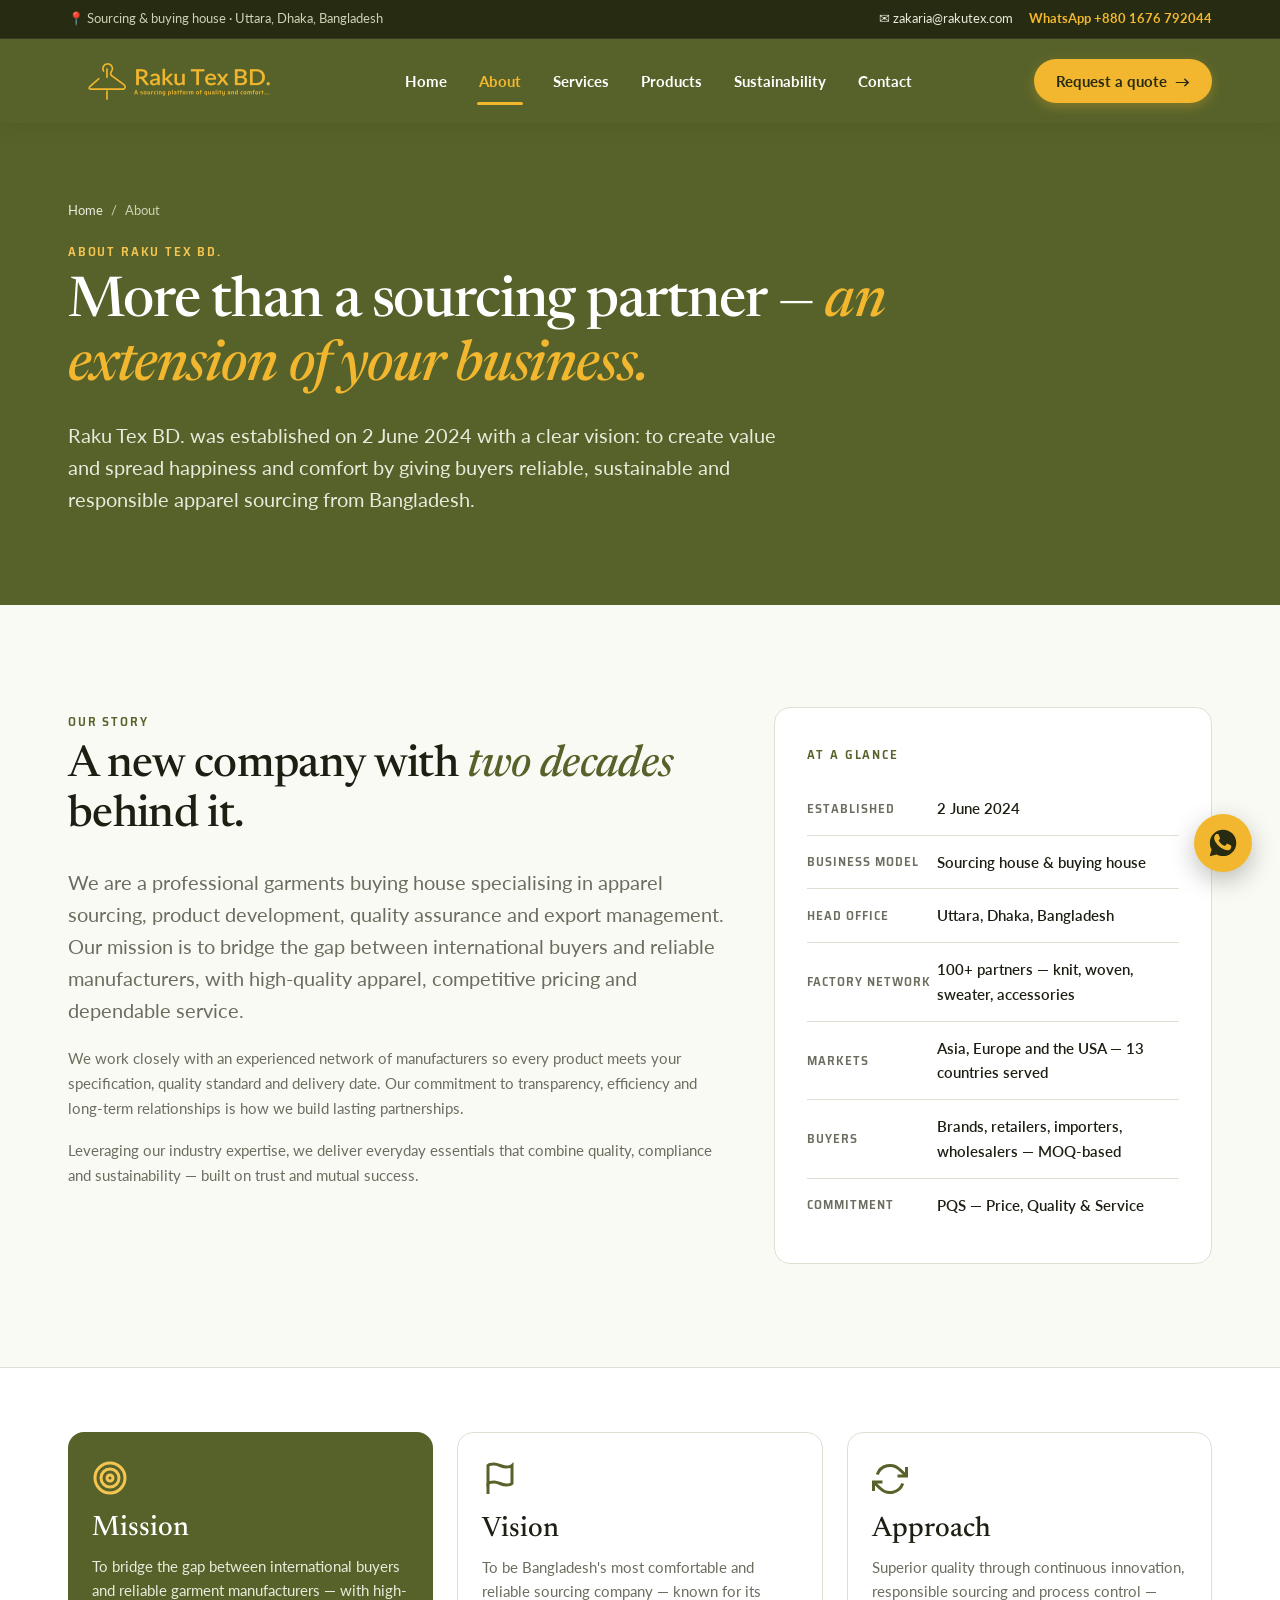
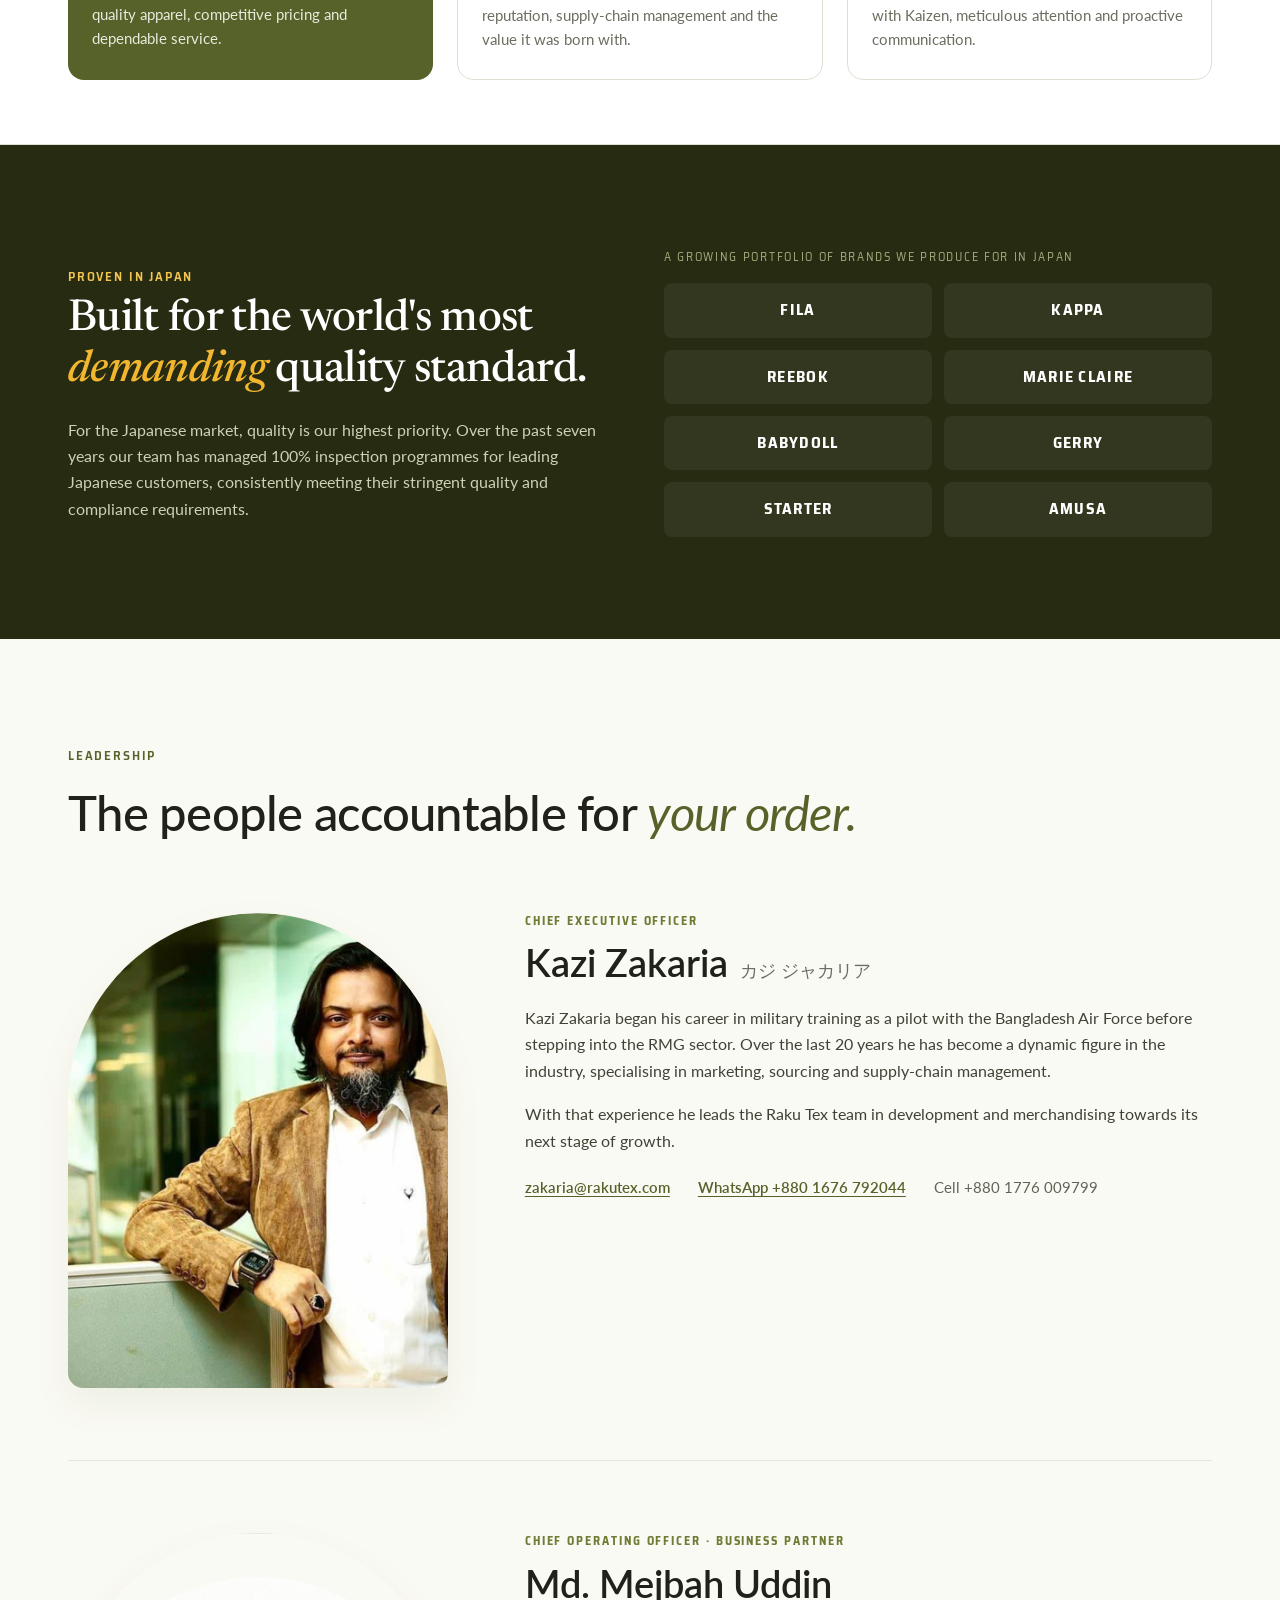
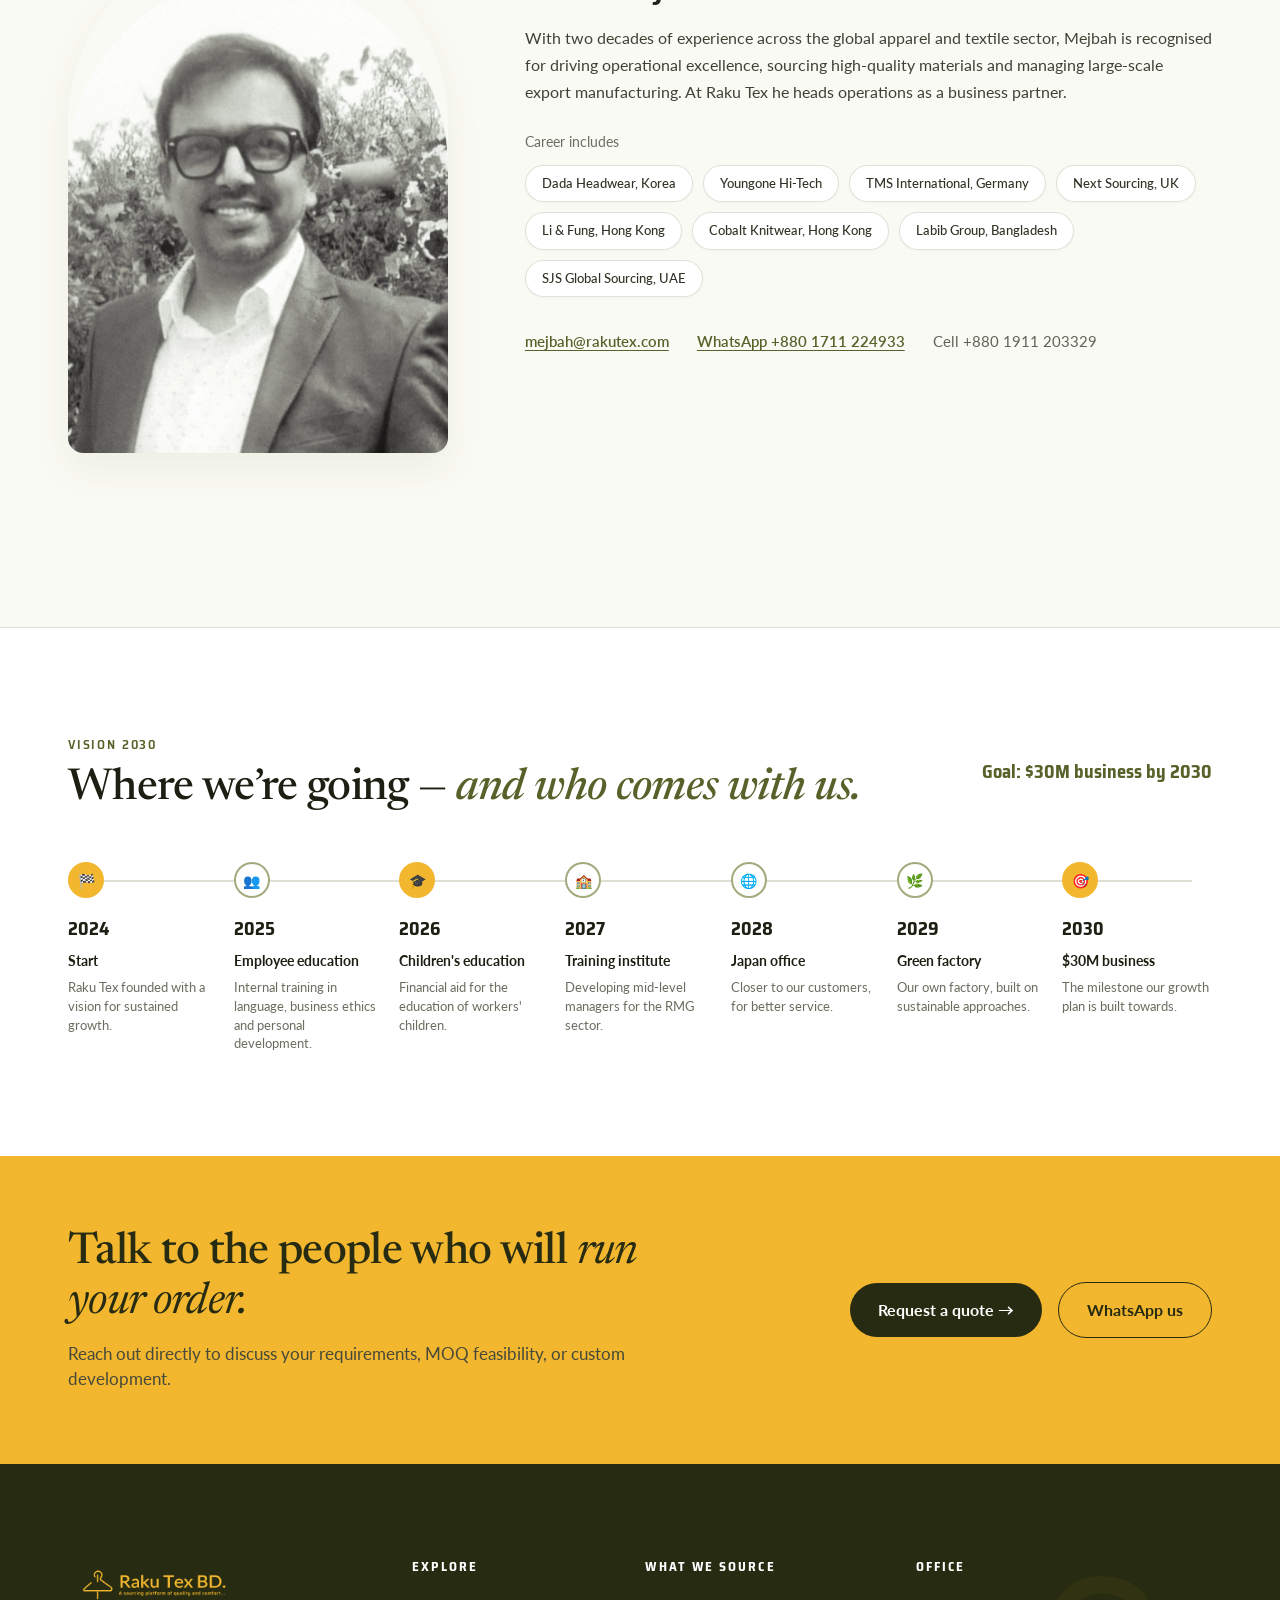
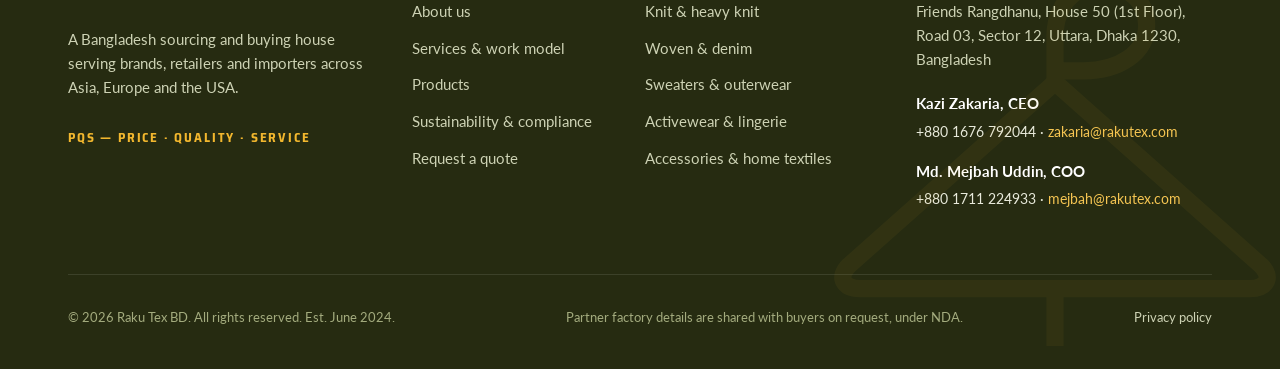
==== commit c8b29fc6: "feat: remake about.html leadership section matching About-roles.png" ====
--- a/about.html
+++ b/about.html
@@ -232,62 +232,63 @@
     <section class="section-pad" id="leadership" style="background-color: var(--rt-paper);">
       <div class="container">
         <span class="eyebrow eyebrow-olive">LEADERSHIP</span>
-        <h2 style="margin-bottom: 40px;">
-          The people accountable for <span class="accent-gold" style="color: var(--rt-olive-500);">your order.</span>
+        <h2 class="about-leadership-title">
+          The people accountable for <em>your order.</em>
         </h2>
 
-        <div class="flex flex-col gap-6">
+        <div class="about-leadership-list">
           <!-- Kazi Zakaria -->
-          <div class="leader-card">
-            <div class="leader-photo-wrap">
-              <img src="assets/images/kazi-zakaria.png" alt="Kazi Zakaria, CEO" class="leader-photo" width="347" height="435" loading="lazy">
-            </div>
-            <div class="leader-info">
-              <span class="leader-role-eyebrow">CHIEF EXECUTIVE OFFICER</span>
-              <h3 class="leader-name">
-                Kazi Zakaria <span class="leader-name-ja">カジ ジャカリア</span>
+          <div class="about-leader-row">
+            <div class="about-leader-photo-wrap">
+              <img src="assets/images/about-kazi-zakaria.png" alt="Kazi Zakaria, CEO" class="about-leader-photo" width="840" height="1051" loading="lazy">
+            </div>
+            <div class="about-leader-info">
+              <span class="about-leader-role">CHIEF EXECUTIVE OFFICER</span>
+              <h3 class="about-leader-name">
+                Kazi Zakaria <span class="about-leader-name-ja">カジ ジャカリア</span>
               </h3>
-              <p class="leader-bio">
-                Kazi Zakaria began his career in military training as a pilot with the Bangladesh Air Force before stepping into the RMG sector. Over the last 20 years he has become a dynamic figure in the industry, specialising in marketing, sourcing and supply-chain management. With that experience he leads the Raku Tex team in development and merchandising towards its next stage of growth.
+              <p class="about-leader-bio">
+                Kazi Zakaria began his career in military training as a pilot with the Bangladesh Air Force before stepping into the RMG sector. Over the last 20 years he has become a dynamic figure in the industry, specialising in marketing, sourcing and supply-chain management.
               </p>
-              <div class="leader-contacts">
-                <a href="mailto:zakaria@rakutex.com" class="leader-contact-link">✉ zakaria@rakutex.com</a>
-                <a href="https://wa.me/8801676792044" target="_blank" rel="noopener noreferrer" class="leader-contact-link">💬 WhatsApp +880 1676 792044</a>
-                <span style="color: var(--rt-stone-500);">Cell +880 1776 009799</span>
+              <p class="about-leader-bio">
+                With that experience he leads the Raku Tex team in development and merchandising towards its next stage of growth.
+              </p>
+              <div class="about-leader-contacts">
+                <a href="mailto:zakaria@rakutex.com" class="about-leader-contact-link">zakaria@rakutex.com</a>
+                <a href="https://wa.me/8801676792044" target="_blank" rel="noopener noreferrer" class="about-leader-contact-link">WhatsApp +880 1676 792044</a>
+                <span class="about-leader-contact-static">Cell +880 1776 009799</span>
               </div>
             </div>
           </div>
 
+          <hr class="about-leader-divider">
+
           <!-- Md. Mejbah Uddin -->
-          <div class="leader-card">
-            <div class="leader-photo-wrap">
-              <img src="assets/images/mejbah-uddin.png" alt="Md. Mejbah Uddin, COO" class="leader-photo" width="348" height="429" loading="lazy">
-            </div>
-            <div class="leader-info">
-              <span class="leader-role-eyebrow">CHIEF OPERATING OFFICER · BUSINESS PARTNER</span>
-              <h3 class="leader-name">Md. Mejbah Uddin</h3>
-              <p class="leader-bio">
+          <div class="about-leader-row">
+            <div class="about-leader-photo-wrap">
+              <img src="assets/images/about-mejbah-uddin.png" alt="Md. Mejbah Uddin, COO · Head of Operations" class="about-leader-photo" width="840" height="1148" loading="lazy">
+            </div>
+            <div class="about-leader-info">
+              <span class="about-leader-role">CHIEF OPERATING OFFICER · BUSINESS PARTNER</span>
+              <h3 class="about-leader-name">Md. Mejbah Uddin</h3>
+              <p class="about-leader-bio">
                 With two decades of experience across the global apparel and textile sector, Mejbah is recognised for driving operational excellence, sourcing high-quality materials and managing large-scale export manufacturing. At Raku Tex he heads operations as a business partner.
               </p>
-              <div style="margin-bottom: 16px;">
-                <span style="font-family: var(--rt-font-label); font-size: 0.75rem; letter-spacing: 0.1em; text-transform: uppercase; color: var(--rt-stone-500); display: block; margin-bottom: 8px;">
-                  Career includes:
-                </span>
-                <div class="chips-group">
-                  <span class="badge-tag">Dada Headwear, Korea</span>
-                  <span class="badge-tag">Youngone Hi-Tech</span>
-                  <span class="badge-tag">TMS International, Germany</span>
-                  <span class="badge-tag">Next Sourcing, UK</span>
-                  <span class="badge-tag">Li & Fung, Hong Kong</span>
-                  <span class="badge-tag">Cobalt Knitwear, Hong Kong</span>
-                  <span class="badge-tag">Labib Group, Bangladesh</span>
-                  <span class="badge-tag">SJS Global Sourcing, UAE</span>
-                </div>
+              <span class="about-career-label">Career includes</span>
+              <div class="about-career-chips">
+                <span class="about-career-pill">Dada Headwear, Korea</span>
+                <span class="about-career-pill">Youngone Hi-Tech</span>
+                <span class="about-career-pill">TMS International, Germany</span>
+                <span class="about-career-pill">Next Sourcing, UK</span>
+                <span class="about-career-pill">Li & Fung, Hong Kong</span>
+                <span class="about-career-pill">Cobalt Knitwear, Hong Kong</span>
+                <span class="about-career-pill">Labib Group, Bangladesh</span>
+                <span class="about-career-pill">SJS Global Sourcing, UAE</span>
               </div>
-              <div class="leader-contacts">
-                <a href="mailto:mejbah@rakutex.com" class="leader-contact-link">✉ mejbah@rakutex.com</a>
-                <a href="https://wa.me/8801711224933" target="_blank" rel="noopener noreferrer" class="leader-contact-link">💬 WhatsApp +880 1711 224933</a>
-                <span style="color: var(--rt-stone-500);">Cell +880 1911 203329</span>
+              <div class="about-leader-contacts">
+                <a href="mailto:mejbah@rakutex.com" class="about-leader-contact-link">mejbah@rakutex.com</a>
+                <a href="https://wa.me/8801711224933" target="_blank" rel="noopener noreferrer" class="about-leader-contact-link">WhatsApp +880 1711 224933</a>
+                <span class="about-leader-contact-static">Cell +880 1911 203329</span>
               </div>
             </div>
           </div>
--- a/assets/css/pages.css
+++ b/assets/css/pages.css
@@ -953,21 +953,14 @@
    ========================================================================== */
 .services-work-section {
   background-color: #57622A;
+  background-image: url('../images/bg.png');
+  background-repeat: no-repeat;
+  background-position: right clamp(-20px, 1vw, 50px) center;
+  background-size: clamp(540px, 52vw, 820px) auto;
   color: var(--rt-white);
   padding: clamp(72px, 9vw, 120px) 0;
   position: relative;
   overflow: hidden;
-}
-
-.services-work-watermark {
-  position: absolute;
-  right: -60px;
-  top: 50%;
-  transform: translateY(-50%);
-  width: 680px;
-  height: 680px;
-  stroke: rgba(255, 255, 255, 0.05);
-  pointer-events: none;
 }
 
 .services-work-grid {
@@ -1095,3 +1088,160 @@
     gap: 48px;
   }
 }
+
+/* ==========================================================================
+   ABOUT PAGE: EXECUTIVE LEADERSHIP SECTION (from About-roles.png)
+   ========================================================================== */
+.about-leadership-title {
+  font-family: var(--rt-font-serif);
+  font-size: clamp(2.2rem, 3.8vw, 3.25rem);
+  font-weight: 500;
+  color: #1F2218;
+  line-height: 1.15;
+  margin-top: 10px;
+  margin-bottom: clamp(48px, 6vw, 72px);
+}
+
+.about-leadership-title em {
+  font-style: italic;
+  font-weight: 400;
+  color: #57622A;
+}
+
+.about-leader-row {
+  display: grid;
+  grid-template-columns: minmax(280px, 380px) 1fr;
+  gap: clamp(40px, 6vw, 84px);
+  align-items: start;
+  padding-bottom: clamp(48px, 6vw, 72px);
+}
+
+.about-leader-photo-wrap {
+  width: 100%;
+  max-width: 380px;
+  border-radius: 200px 200px 16px 16px;
+  overflow: hidden;
+  box-shadow: 0 16px 36px rgba(87, 98, 42, 0.08);
+  transition: transform 0.3s ease;
+}
+
+.about-leader-photo-wrap:hover {
+  transform: translateY(-4px);
+}
+
+.about-leader-photo {
+  width: 100%;
+  height: auto;
+  display: block;
+}
+
+.about-leader-info {
+  display: flex;
+  flex-direction: column;
+}
+
+.about-leader-role {
+  font-family: var(--rt-font-label);
+  font-size: 0.75rem;
+  font-weight: 700;
+  letter-spacing: 0.16em;
+  text-transform: uppercase;
+  color: #6E7C35;
+  margin-bottom: 12px;
+  line-height: 1.3;
+}
+
+.about-leader-name {
+  font-family: var(--rt-font-serif);
+  font-size: clamp(2rem, 3vw, 2.5rem);
+  font-weight: 600;
+  color: #1F2218;
+  line-height: 1.15;
+  margin: 0 0 20px 0;
+  display: flex;
+  align-items: baseline;
+  flex-wrap: wrap;
+  gap: 12px;
+}
+
+.about-leader-name-ja {
+  font-family: var(--rt-font-body);
+  font-size: 1.125rem;
+  font-weight: 400;
+  color: #6A6D60;
+}
+
+.about-leader-bio {
+  font-size: 1rem;
+  line-height: 1.68;
+  color: #3F4335;
+  margin: 0 0 16px 0;
+}
+
+.about-career-label {
+  font-size: 0.875rem;
+  color: #6A6E60;
+  margin-top: 8px;
+  margin-bottom: 12px;
+  display: block;
+}
+
+.about-career-chips {
+  display: flex;
+  flex-wrap: wrap;
+  gap: 10px;
+  margin-bottom: 28px;
+}
+
+.about-career-pill {
+  background-color: var(--rt-white);
+  border: 1px solid rgba(87, 98, 42, 0.18);
+  color: #2F3325;
+  font-size: 0.8125rem;
+  font-weight: 500;
+  padding: 7px 16px;
+  border-radius: var(--rt-radius-pill);
+  box-shadow: 0 1px 3px rgba(0, 0, 0, 0.03);
+}
+
+.about-leader-contacts {
+  display: flex;
+  flex-wrap: wrap;
+  align-items: center;
+  gap: clamp(16px, 3vw, 28px);
+  font-size: 0.9375rem;
+  margin-top: 4px;
+}
+
+.about-leader-contact-link {
+  color: #57622A;
+  font-weight: 600;
+  text-decoration: underline;
+  text-underline-offset: 3px;
+  transition: color 0.2s ease;
+}
+
+.about-leader-contact-link:hover {
+  color: #343A17;
+}
+
+.about-leader-contact-static {
+  color: #5F6355;
+}
+
+.about-leader-divider {
+  border: 0;
+  border-top: 1px solid rgba(87, 98, 42, 0.14);
+  margin: 0 0 clamp(48px, 6vw, 72px) 0;
+}
+
+@media (max-width: 900px) {
+  .about-leader-row {
+    grid-template-columns: 1fr;
+    gap: 32px;
+  }
+  .about-leader-photo-wrap {
+    max-width: 320px;
+    margin: 0 auto;
+  }
+}
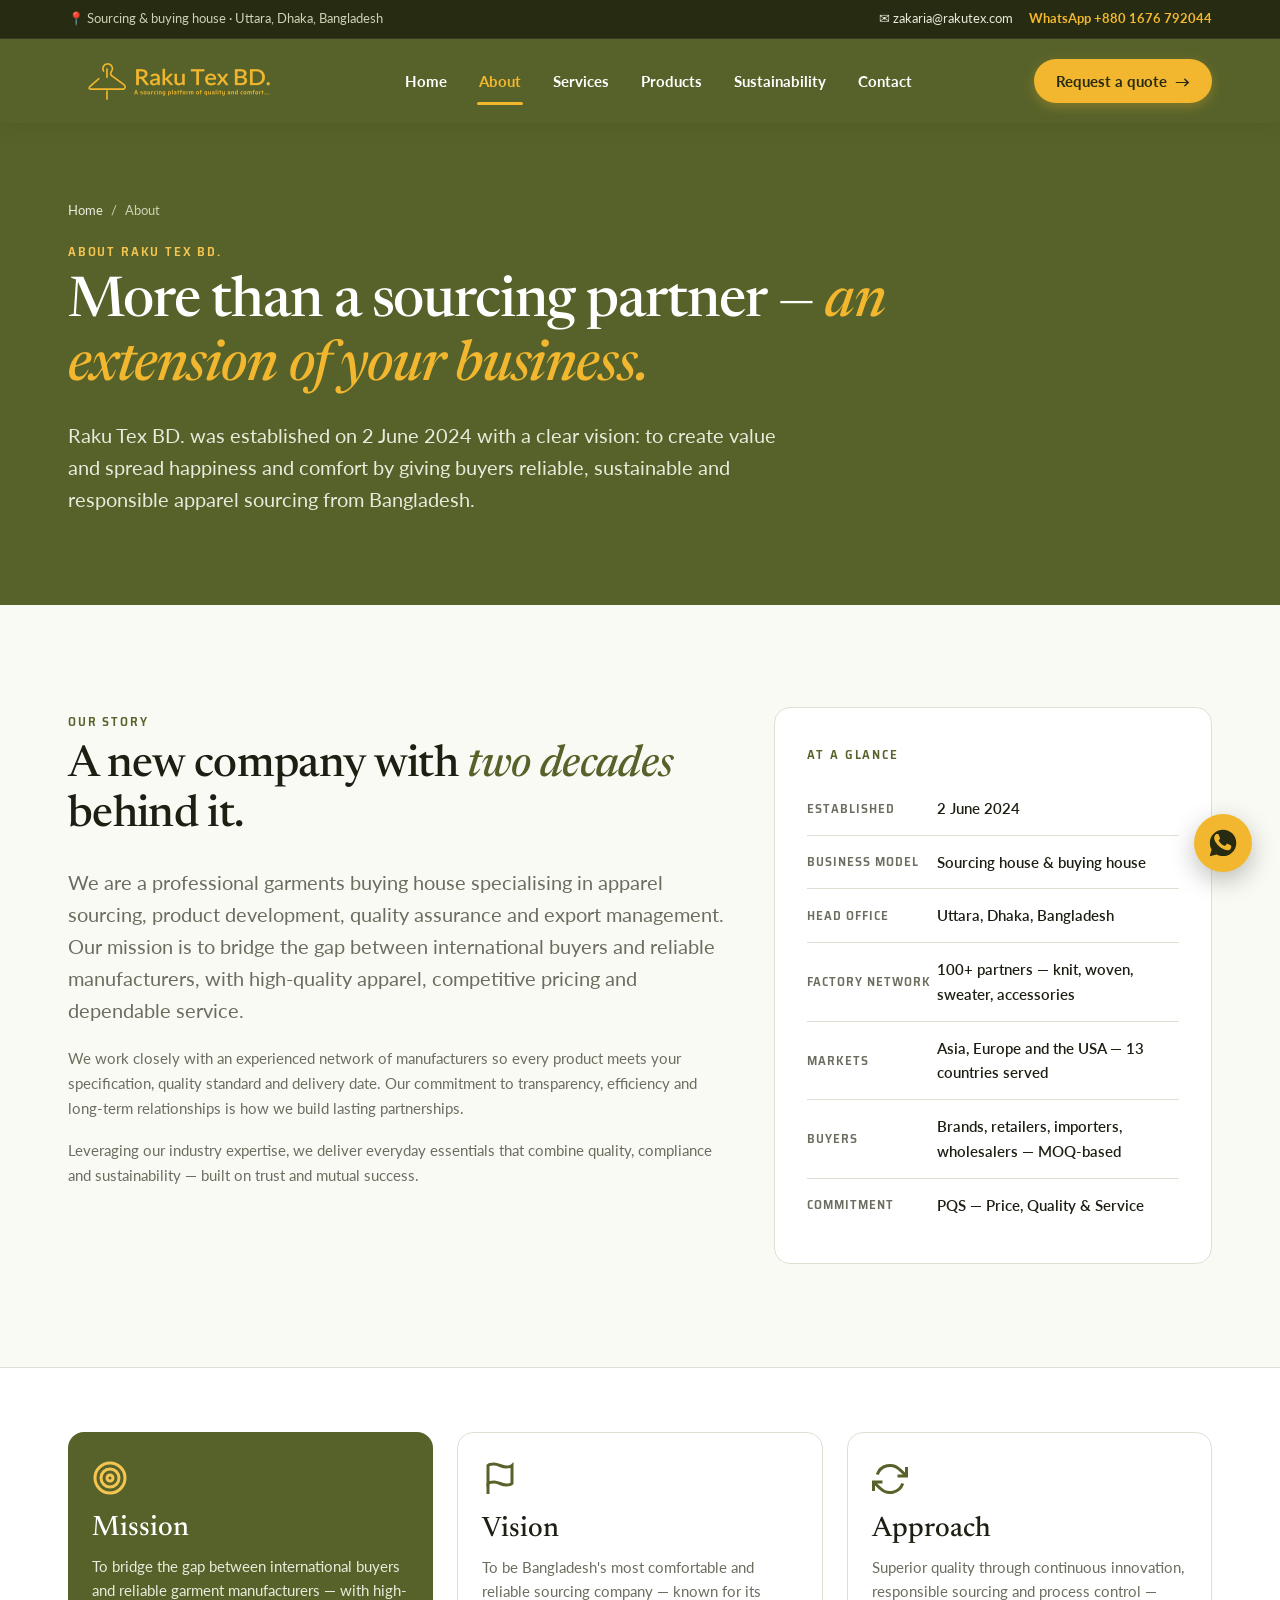
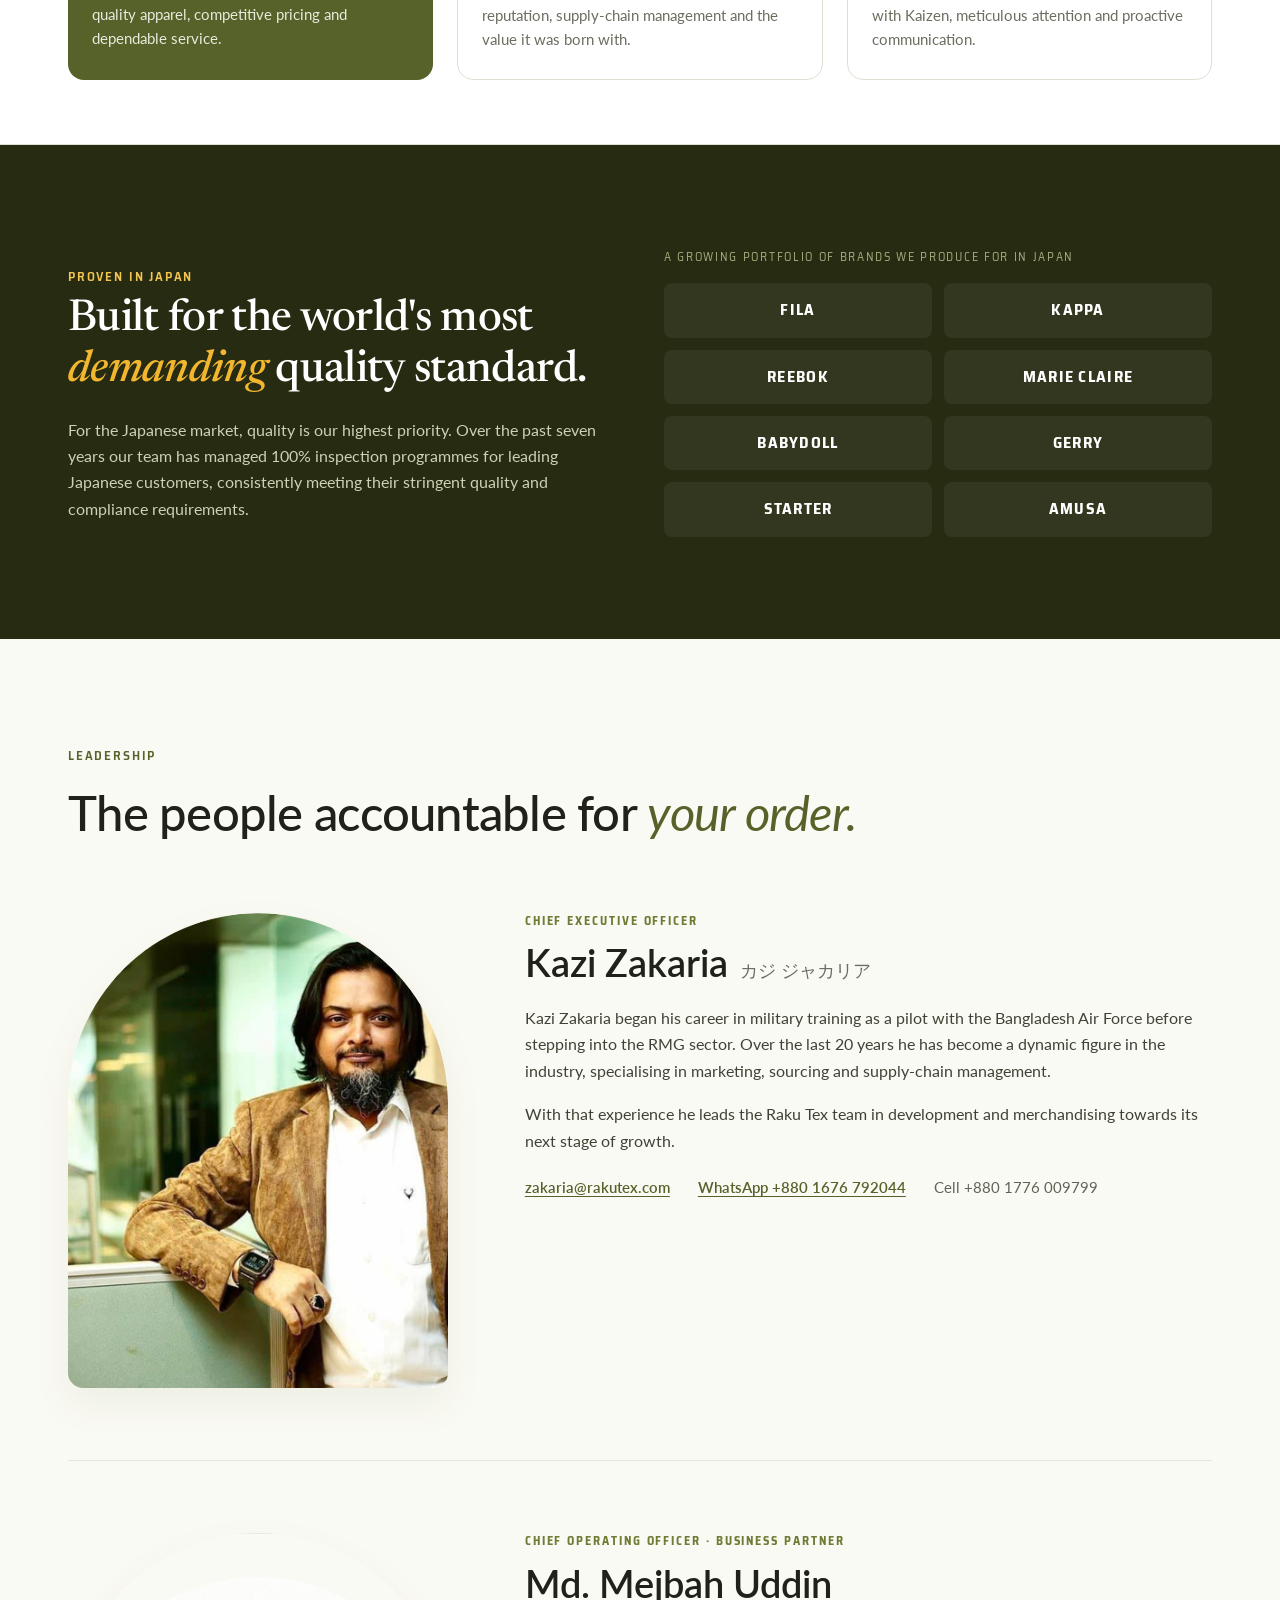
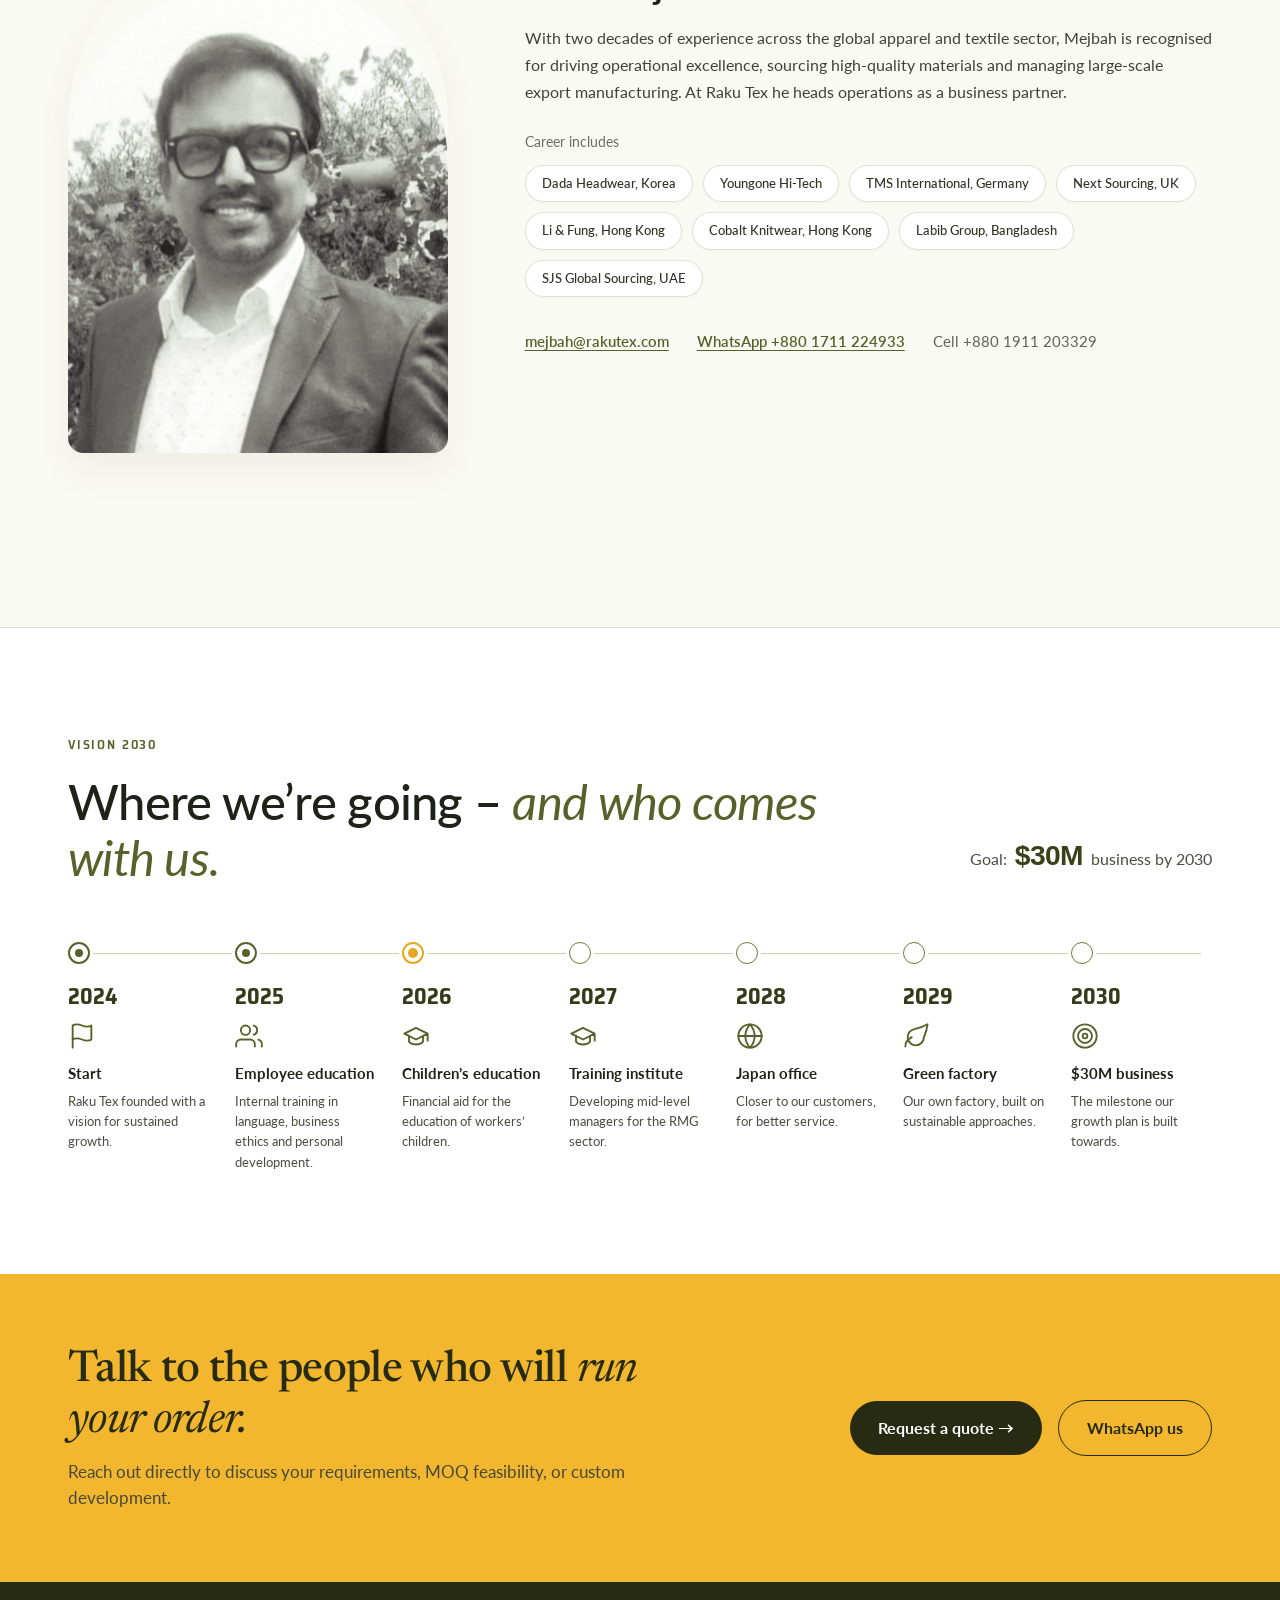
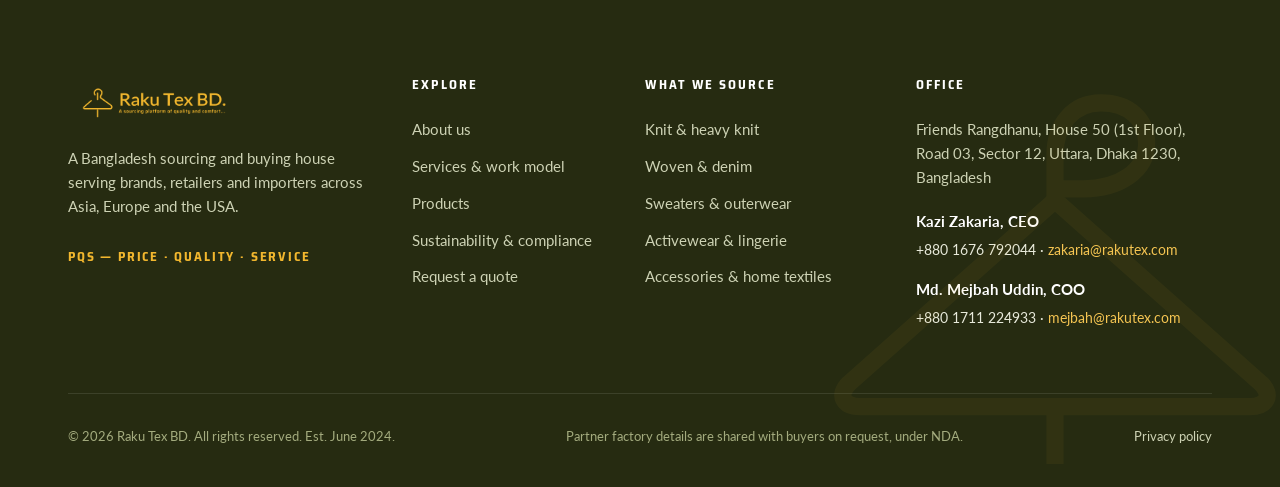
==== commit bf5c3450: "feat: remake Vision 2030 roadmap matching vision.png" ====
--- a/about.html
+++ b/about.html
@@ -299,84 +299,108 @@
     <!-- VISION 2030 ROADMAP -->
     <section class="section-pad" style="background-color: var(--rt-white); border-top: 1px solid var(--rt-line);">
       <div class="container">
-        <div class="flex items-center justify-between" style="flex-wrap: wrap; gap: 16px;">
+        <div class="vision-header">
           <div>
             <span class="eyebrow eyebrow-olive">VISION 2030</span>
-            <h2>Where we’re going — <span class="accent-gold" style="color: var(--rt-olive-500);">and who comes with us.</span></h2>
-          </div>
-          <div style="font-family: var(--rt-font-label); font-weight: 700; font-size: 1.15rem; color: var(--rt-olive-500);">
-            Goal: $30M business by 2030
-          </div>
-        </div>
-
-        <div class="timeline-track">
-          <!-- 2024 -->
-          <div class="timeline-node highlight">
-            <div class="timeline-dot">🏁</div>
-            <div>
-              <div class="timeline-year">2024</div>
-              <div class="timeline-title">Start</div>
-              <div class="timeline-desc">Raku Tex founded with a vision for sustained growth.</div>
-            </div>
-          </div>
-
-          <!-- 2025 -->
-          <div class="timeline-node">
-            <div class="timeline-dot">👥</div>
-            <div>
-              <div class="timeline-year">2025</div>
-              <div class="timeline-title">Employee education</div>
-              <div class="timeline-desc">Internal training in language, business ethics and personal development.</div>
-            </div>
-          </div>
-
-          <!-- 2026 -->
-          <div class="timeline-node highlight">
-            <div class="timeline-dot">🎓</div>
-            <div>
-              <div class="timeline-year">2026</div>
-              <div class="timeline-title">Children's education</div>
-              <div class="timeline-desc">Financial aid for the education of workers' children.</div>
-            </div>
-          </div>
-
-          <!-- 2027 -->
-          <div class="timeline-node">
-            <div class="timeline-dot">🏫</div>
-            <div>
-              <div class="timeline-year">2027</div>
-              <div class="timeline-title">Training institute</div>
-              <div class="timeline-desc">Developing mid-level managers for the RMG sector.</div>
-            </div>
-          </div>
-
-          <!-- 2028 -->
-          <div class="timeline-node">
-            <div class="timeline-dot">🌐</div>
-            <div>
-              <div class="timeline-year">2028</div>
-              <div class="timeline-title">Japan office</div>
-              <div class="timeline-desc">Closer to our customers, for better service.</div>
-            </div>
-          </div>
-
-          <!-- 2029 -->
-          <div class="timeline-node">
-            <div class="timeline-dot">🌿</div>
-            <div>
-              <div class="timeline-year">2029</div>
-              <div class="timeline-title">Green factory</div>
-              <div class="timeline-desc">Our own factory, built on sustainable approaches.</div>
-            </div>
-          </div>
-
-          <!-- 2030 -->
-          <div class="timeline-node highlight">
-            <div class="timeline-dot">🎯</div>
-            <div>
-              <div class="timeline-year">2030</div>
-              <div class="timeline-title">$30M business</div>
-              <div class="timeline-desc">The milestone our growth plan is built towards.</div>
+            <h2 class="vision-title">
+              Where we’re going – <em>and who comes<br>with us.</em>
+            </h2>
+          </div>
+          <div class="vision-goal-badge">
+            <span class="vision-goal-prefix">Goal:</span>
+            <strong class="vision-goal-amount">$30M</strong>
+            <span class="vision-goal-suffix">business by 2030</span>
+          </div>
+        </div>
+
+        <div class="vision-timeline-wrapper">
+          <div class="vision-timeline-track">
+            <!-- 2024 -->
+            <div class="vision-milestone done">
+              <div class="vision-marker" aria-hidden="true"></div>
+              <div class="vision-year">2024</div>
+              <svg class="vision-milestone-icon" viewBox="0 0 24 24" fill="none" stroke="currentColor" stroke-width="1.6" stroke-linecap="round" stroke-linejoin="round" aria-hidden="true">
+                <path d="M4 15s1-1 4-1 5 2 8 2 4-1 4-1V3s-1 1-4 1-5-2-8-2-4 1-4 1z"/>
+                <line x1="4" y1="22" x2="4" y2="15"/>
+              </svg>
+              <h3 class="vision-milestone-title">Start</h3>
+              <p class="vision-milestone-desc">Raku Tex founded with a vision for sustained growth.</p>
+            </div>
+
+            <!-- 2025 -->
+            <div class="vision-milestone done">
+              <div class="vision-marker" aria-hidden="true"></div>
+              <div class="vision-year">2025</div>
+              <svg class="vision-milestone-icon" viewBox="0 0 24 24" fill="none" stroke="currentColor" stroke-width="1.6" stroke-linecap="round" stroke-linejoin="round" aria-hidden="true">
+                <path d="M17 21v-2a4 4 0 0 0-4-4H5a4 4 0 0 0-4 4v2"/>
+                <circle cx="9" cy="7" r="4"/>
+                <path d="M23 21v-2a4 4 0 0 0-3-3.87"/>
+                <path d="M16 3.13a4 4 0 0 1 0 7.75"/>
+              </svg>
+              <h3 class="vision-milestone-title">Employee education</h3>
+              <p class="vision-milestone-desc">Internal training in language, business ethics and personal development.</p>
+            </div>
+
+            <!-- 2026 -->
+            <div class="vision-milestone current">
+              <div class="vision-marker" aria-hidden="true"></div>
+              <div class="vision-year">2026</div>
+              <svg class="vision-milestone-icon" viewBox="0 0 24 24" fill="none" stroke="currentColor" stroke-width="1.6" stroke-linecap="round" stroke-linejoin="round" aria-hidden="true">
+                <path d="M22 10v6M2 10l10-5 10 5-10 5z"/>
+                <path d="M6 12v5c3 3 9 3 12 0v-5"/>
+              </svg>
+              <h3 class="vision-milestone-title">Children’s education</h3>
+              <p class="vision-milestone-desc">Financial aid for the education of workers’ children.</p>
+            </div>
+
+            <!-- 2027 -->
+            <div class="vision-milestone">
+              <div class="vision-marker" aria-hidden="true"></div>
+              <div class="vision-year">2027</div>
+              <svg class="vision-milestone-icon" viewBox="0 0 24 24" fill="none" stroke="currentColor" stroke-width="1.6" stroke-linecap="round" stroke-linejoin="round" aria-hidden="true">
+                <path d="M22 10v6M2 10l10-5 10 5-10 5z"/>
+                <path d="M6 12v5c3 3 9 3 12 0v-5"/>
+              </svg>
+              <h3 class="vision-milestone-title">Training institute</h3>
+              <p class="vision-milestone-desc">Developing mid-level managers for the RMG sector.</p>
+            </div>
+
+            <!-- 2028 -->
+            <div class="vision-milestone">
+              <div class="vision-marker" aria-hidden="true"></div>
+              <div class="vision-year">2028</div>
+              <svg class="vision-milestone-icon" viewBox="0 0 24 24" fill="none" stroke="currentColor" stroke-width="1.6" stroke-linecap="round" stroke-linejoin="round" aria-hidden="true">
+                <circle cx="12" cy="12" r="10"/>
+                <line x1="2" y1="12" x2="22" y2="12"/>
+                <path d="M12 2a15.3 15.3 0 0 1 4 10 15.3 15.3 0 0 1-4 10 15.3 15.3 0 0 1-4-10 15.3 15.3 0 0 1 4-10z"/>
+              </svg>
+              <h3 class="vision-milestone-title">Japan office</h3>
+              <p class="vision-milestone-desc">Closer to our customers, for better service.</p>
+            </div>
+
+            <!-- 2029 -->
+            <div class="vision-milestone">
+              <div class="vision-marker" aria-hidden="true"></div>
+              <div class="vision-year">2029</div>
+              <svg class="vision-milestone-icon" viewBox="0 0 24 24" fill="none" stroke="currentColor" stroke-width="1.6" stroke-linecap="round" stroke-linejoin="round" aria-hidden="true">
+                <path d="M11 20A7 7 0 0 1 9.8 6.1C15.5 5 17 4.5 21 2c-.5 5-1.5 7.5-3.1 11.2A7 7 0 0 1 11 20z"/>
+                <path d="M2 21c0-3 1.8-6 5.5-8"/>
+              </svg>
+              <h3 class="vision-milestone-title">Green factory</h3>
+              <p class="vision-milestone-desc">Our own factory, built on sustainable approaches.</p>
+            </div>
+
+            <!-- 2030 -->
+            <div class="vision-milestone">
+              <div class="vision-marker" aria-hidden="true"></div>
+              <div class="vision-year">2030</div>
+              <svg class="vision-milestone-icon" viewBox="0 0 24 24" fill="none" stroke="currentColor" stroke-width="1.6" stroke-linecap="round" stroke-linejoin="round" aria-hidden="true">
+                <circle cx="12" cy="12" r="10"/>
+                <circle cx="12" cy="12" r="6"/>
+                <circle cx="12" cy="12" r="2"/>
+              </svg>
+              <h3 class="vision-milestone-title">$30M business</h3>
+              <p class="vision-milestone-desc">The milestone our growth plan is built towards.</p>
             </div>
           </div>
         </div>
--- a/assets/css/pages.css
+++ b/assets/css/pages.css
@@ -347,7 +347,175 @@
   padding: 14px 0;
 }
 
-/* Vision 2030 Timeline */
+/* ==========================================================================
+   ABOUT PAGE: VISION 2030 ROADMAP (from vision.png)
+   ========================================================================== */
+.vision-header {
+  display: flex;
+  align-items: flex-end;
+  justify-content: space-between;
+  flex-wrap: wrap;
+  gap: 24px;
+  margin-bottom: 56px;
+}
+
+.vision-title {
+  font-family: var(--rt-font-serif);
+  font-size: clamp(2.2rem, 3.8vw, 3.25rem);
+  font-weight: 500;
+  color: #1F2218;
+  line-height: 1.15;
+  margin: 10px 0 0 0;
+}
+
+.vision-title em {
+  font-style: italic;
+  font-weight: 400;
+  color: #57622A;
+}
+
+.vision-goal-badge {
+  display: flex;
+  align-items: baseline;
+  gap: 8px;
+  font-family: var(--rt-font-body);
+  font-size: 1rem;
+  color: #4A4E40;
+  padding-bottom: 6px;
+}
+
+.vision-goal-amount {
+  font-family: var(--rt-font-label);
+  font-size: clamp(1.5rem, 2.2vw, 1.875rem);
+  font-weight: 800;
+  color: #384218;
+  letter-spacing: -0.02em;
+}
+
+.vision-timeline-wrapper {
+  width: 100%;
+}
+
+.vision-timeline-track {
+  display: grid;
+  grid-template-columns: repeat(7, 1fr);
+  gap: clamp(16px, 2vw, 32px);
+  position: relative;
+  margin-top: 16px;
+}
+
+.vision-timeline-track::before {
+  content: '';
+  position: absolute;
+  top: 11px;
+  left: 11px;
+  right: 11px;
+  height: 1.5px;
+  background-color: #CBD3AE;
+  z-index: 1;
+}
+
+.vision-milestone {
+  position: relative;
+  z-index: 2;
+  display: flex;
+  flex-direction: column;
+  align-items: flex-start;
+}
+
+.vision-marker {
+  width: 22px;
+  height: 22px;
+  border-radius: 50%;
+  background-color: #FFFFFF;
+  border: 1.5px solid #6E7C35;
+  display: flex;
+  align-items: center;
+  justify-content: center;
+  margin-bottom: 22px;
+  box-shadow: 0 0 0 3px #FFFFFF;
+  position: relative;
+}
+
+/* 2024 & 2025: Target style with dark olive center dot */
+.vision-milestone.done .vision-marker {
+  border: 2px solid #57622A;
+}
+
+.vision-milestone.done .vision-marker::after {
+  content: '';
+  width: 8px;
+  height: 8px;
+  border-radius: 50%;
+  background-color: #57622A;
+}
+
+/* 2026: Active target style with vibrant gold center dot */
+.vision-milestone.current .vision-marker {
+  border: 2px solid #E3A824;
+}
+
+.vision-milestone.current .vision-marker::after {
+  content: '';
+  width: 10px;
+  height: 10px;
+  border-radius: 50%;
+  background-color: #E3A824;
+}
+
+.vision-year {
+  font-family: var(--rt-font-label);
+  font-size: 1.375rem;
+  font-weight: 700;
+  color: #343B17;
+  margin-bottom: 14px;
+  line-height: 1;
+}
+
+.vision-milestone-icon {
+  width: 28px;
+  height: 28px;
+  color: #57622A;
+  margin-bottom: 14px;
+  flex-shrink: 0;
+}
+
+.vision-milestone-title {
+  font-family: var(--rt-font-body);
+  font-size: 0.9375rem;
+  font-weight: 700;
+  color: #1F2218;
+  line-height: 1.3;
+  margin: 0 0 8px 0;
+}
+
+.vision-milestone-desc {
+  font-size: 0.8125rem;
+  color: #4A4E40;
+  line-height: 1.55;
+  margin: 0;
+}
+
+@media (max-width: 1100px) {
+  .vision-timeline-wrapper {
+    overflow-x: auto;
+    padding-bottom: 20px;
+    -webkit-overflow-scrolling: touch;
+  }
+  .vision-timeline-track {
+    min-width: 920px;
+  }
+}
+
+@media (max-width: 768px) {
+  .vision-header {
+    flex-direction: column;
+    align-items: flex-start;
+    gap: 16px;
+  }
+}
+
+/* Vision 2030 Timeline (Legacy fallback) */
 .timeline-track {
   display: grid;
   grid-template-columns: repeat(7, 1fr);
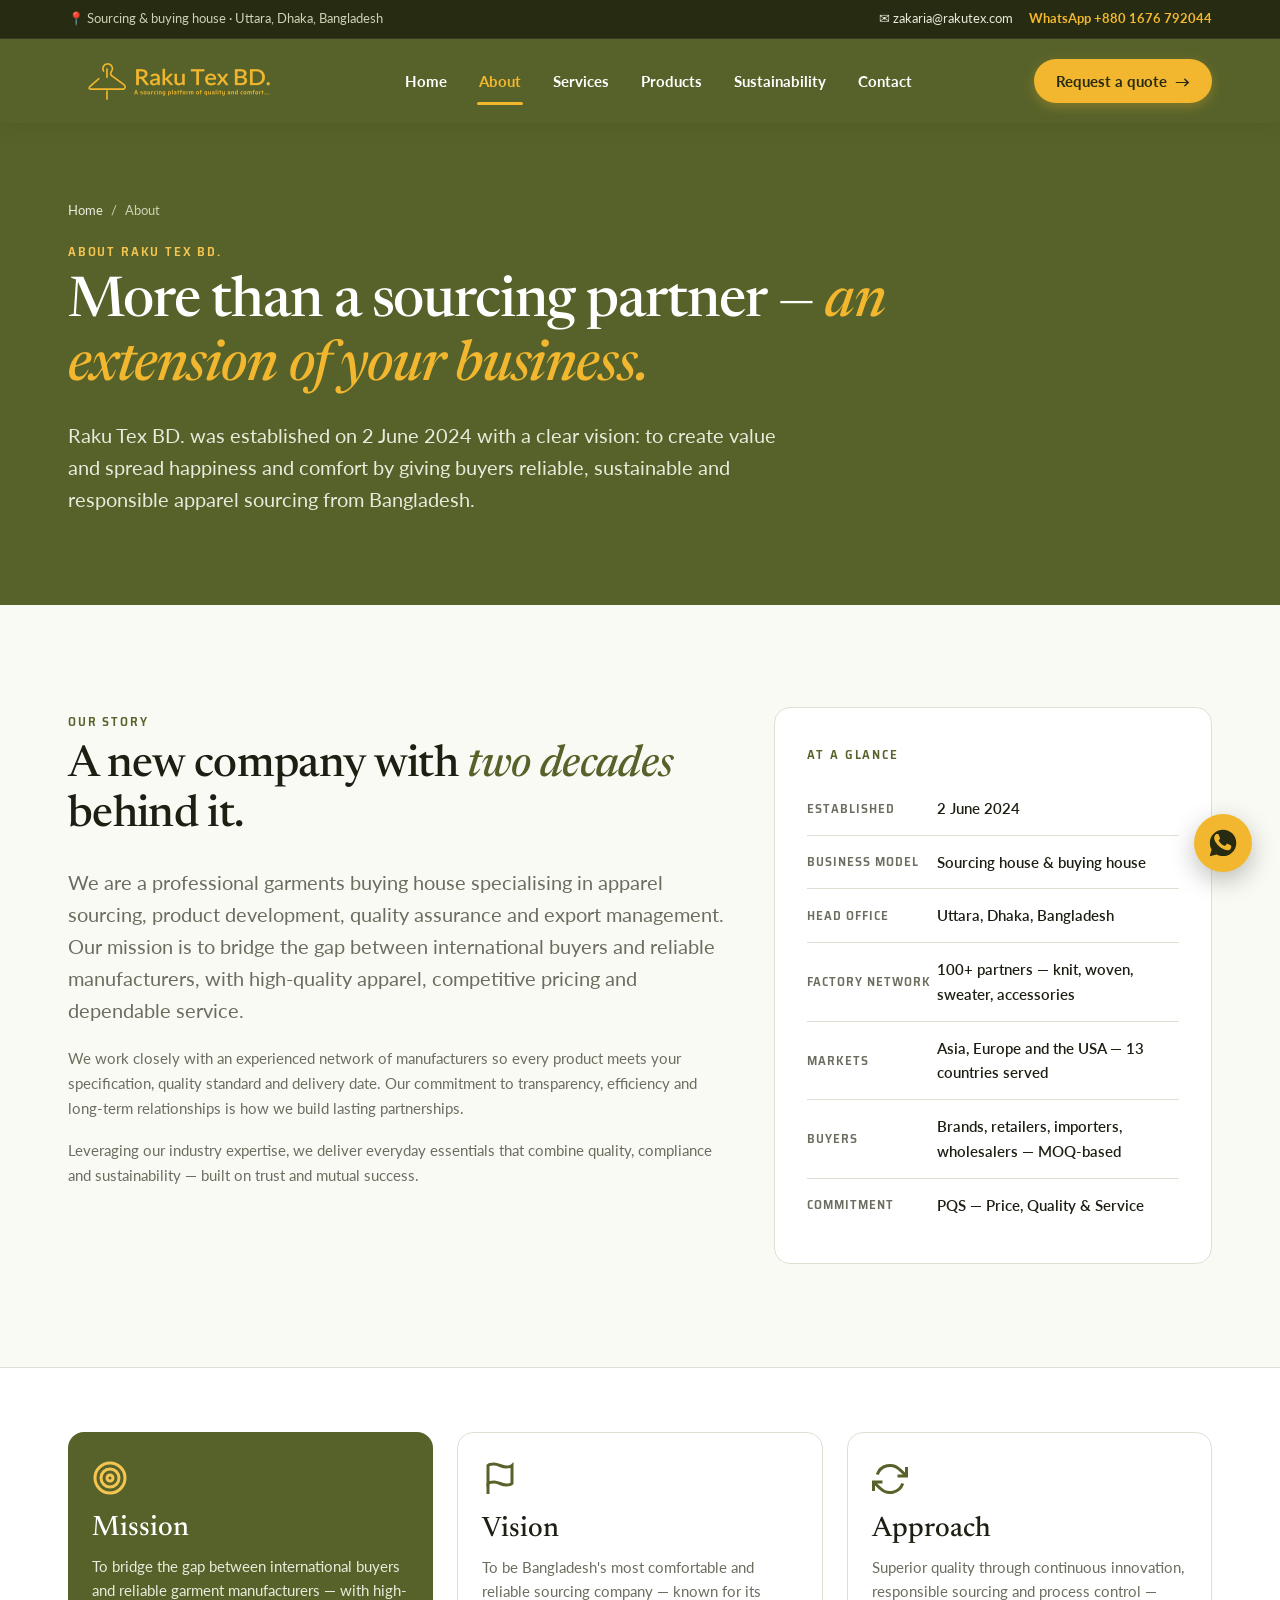
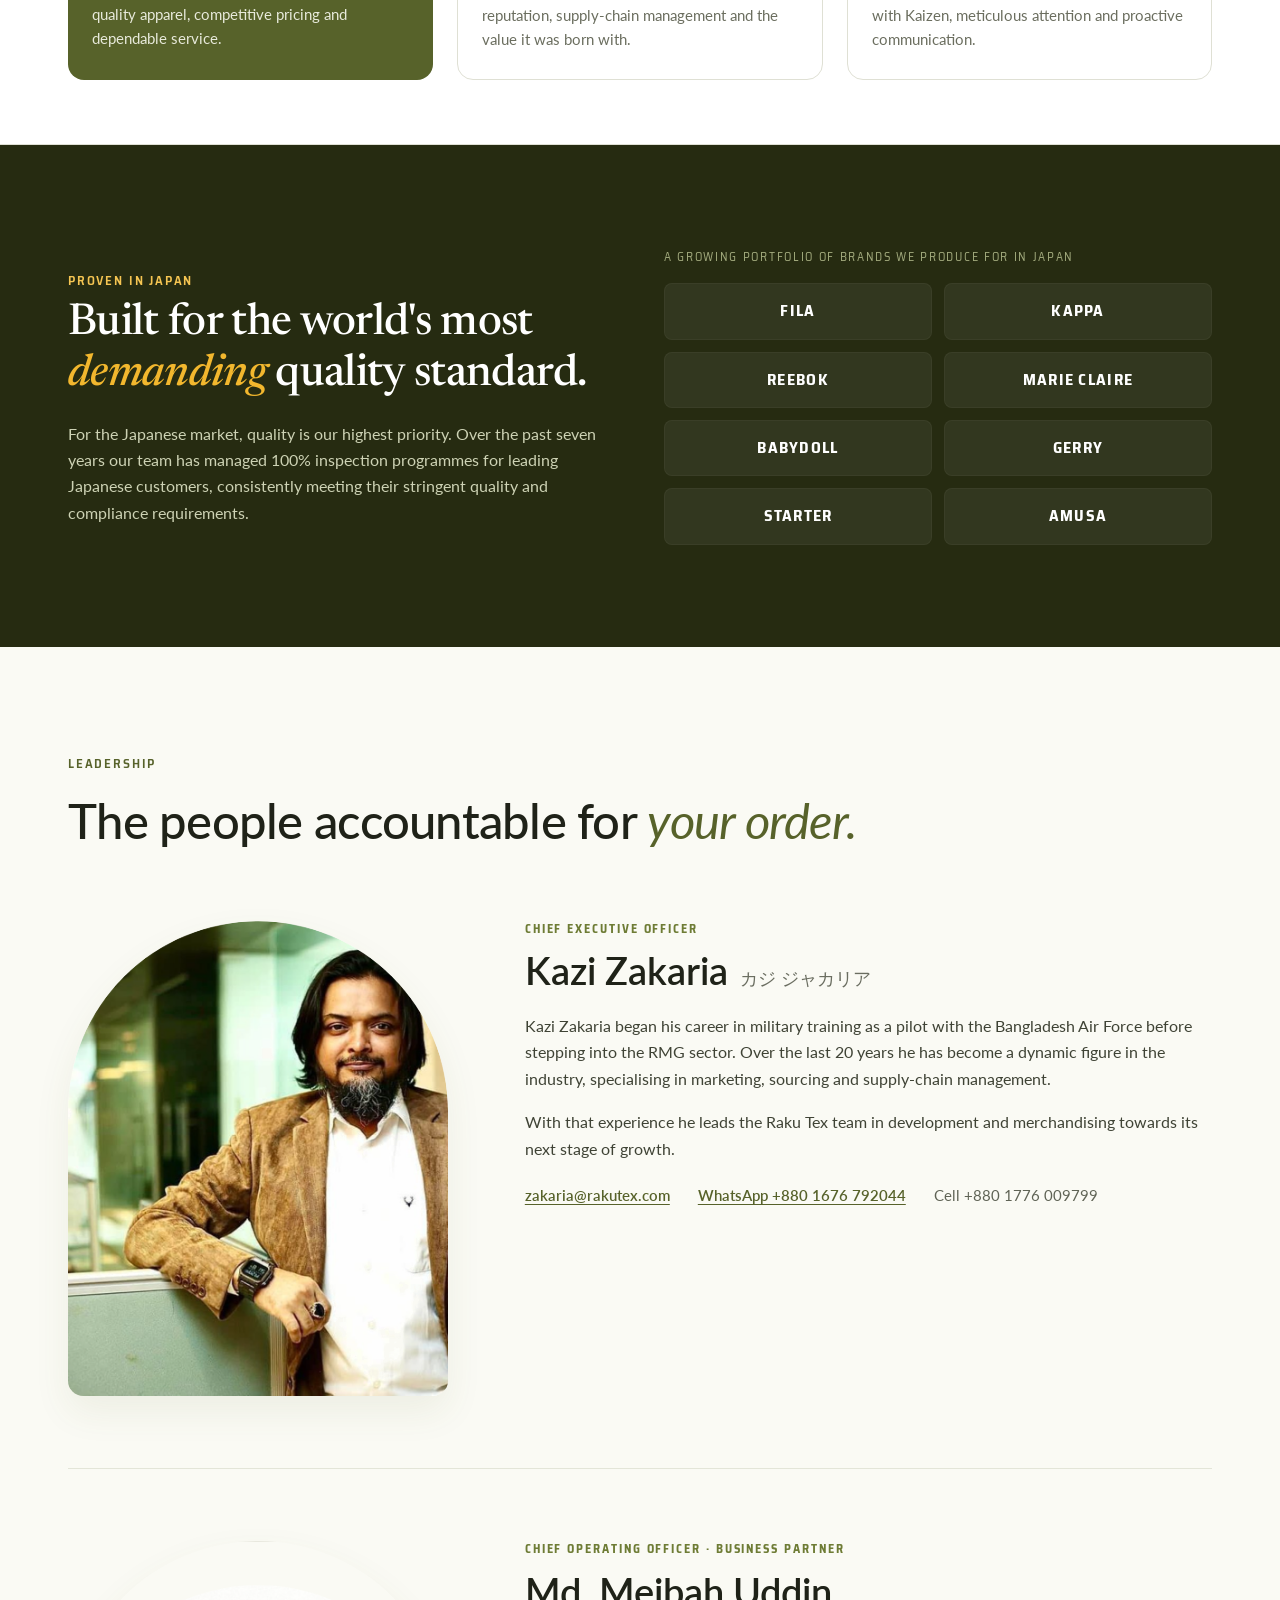
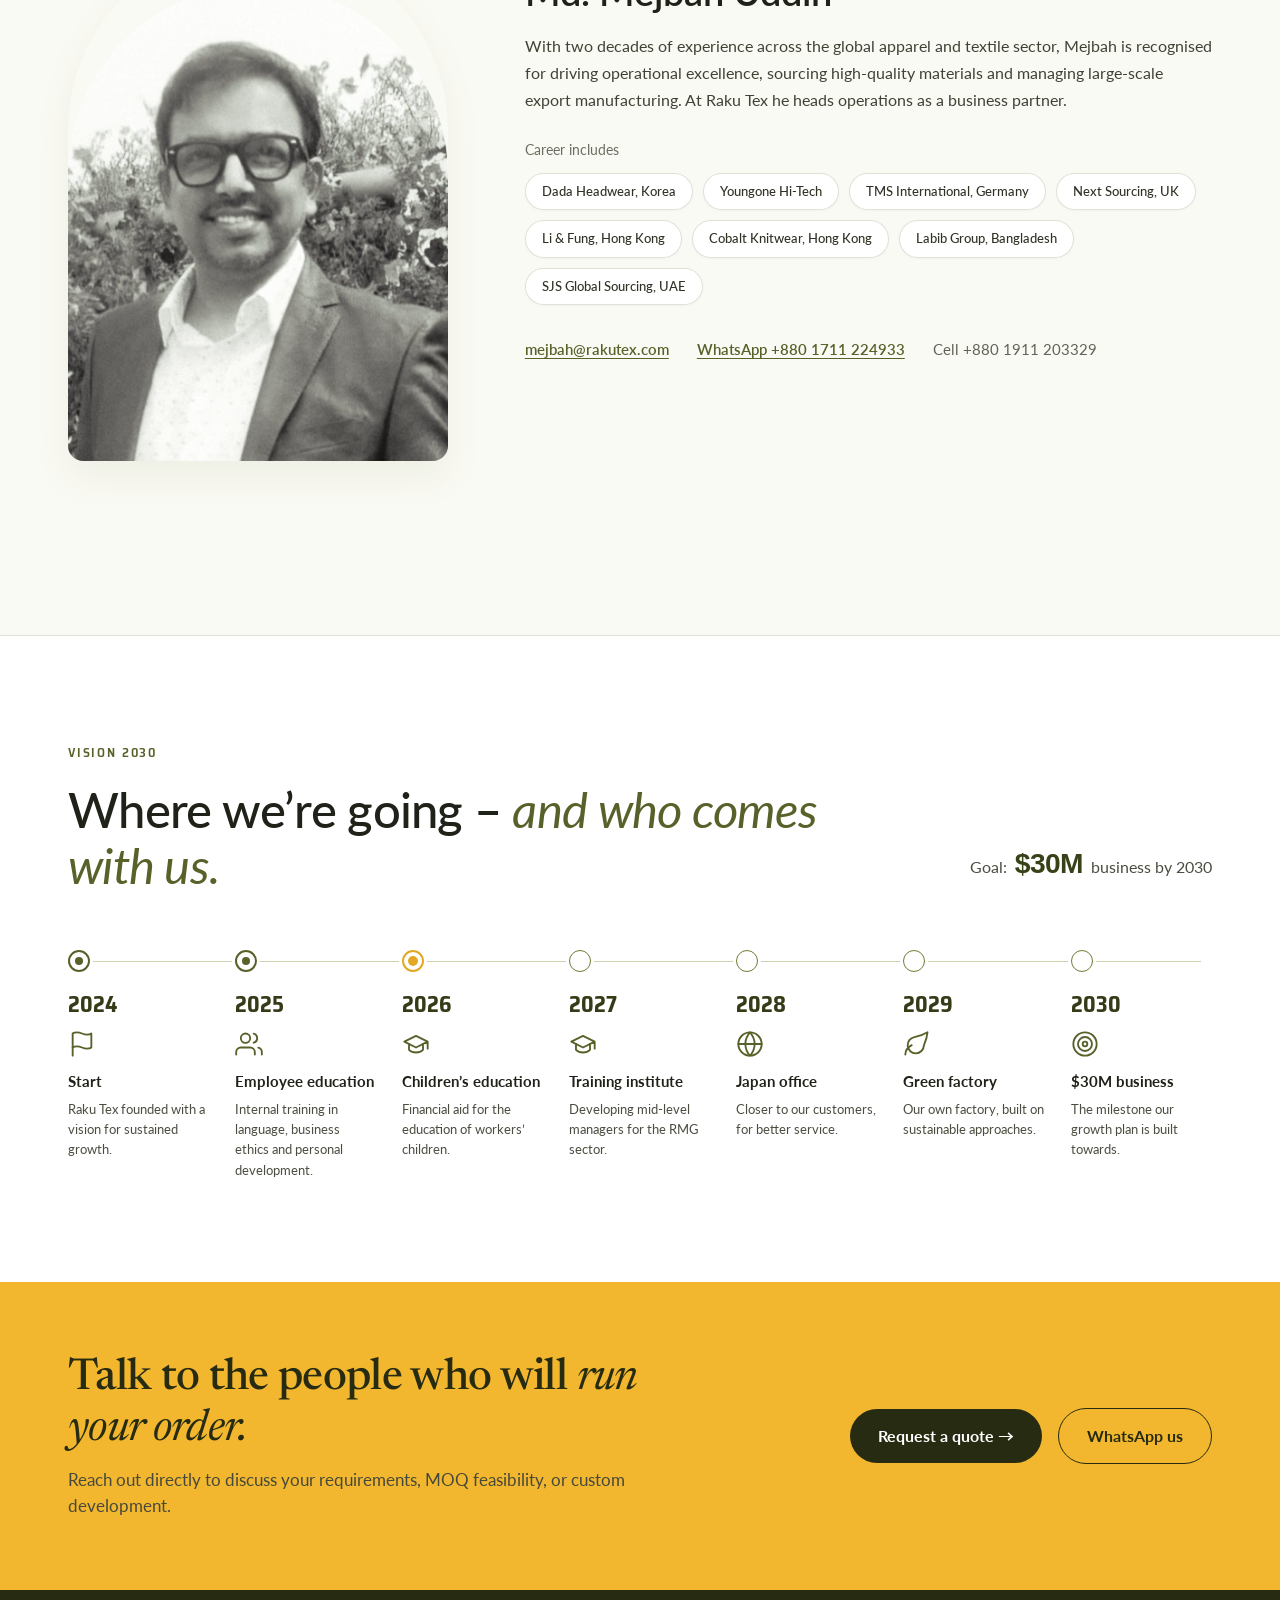
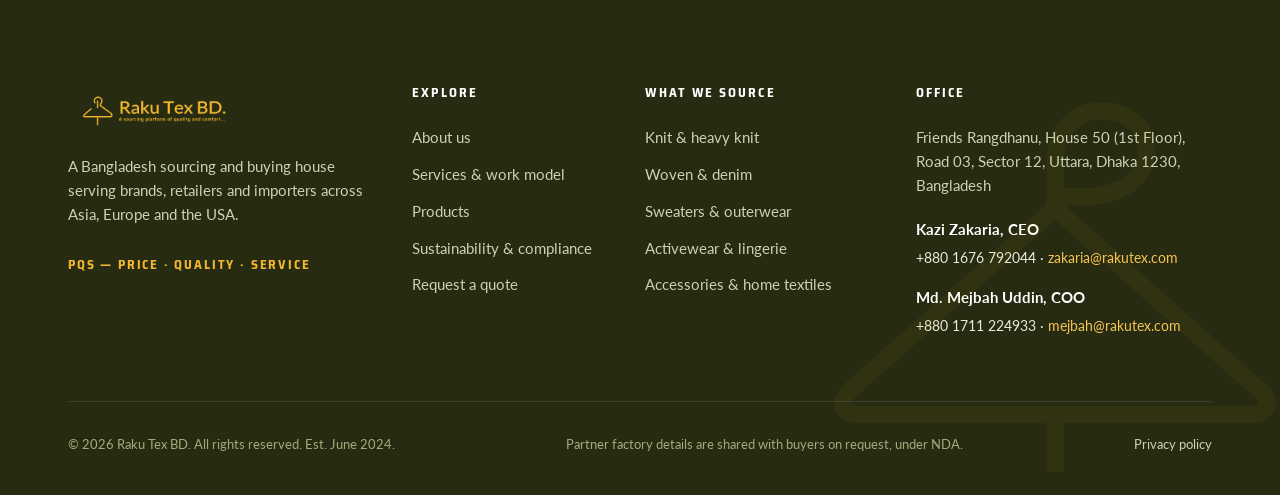
==== commit f2933be8: "feat: enhance mobile friendliness and responsiveness on about.html" ====
--- a/about.html
+++ b/about.html
@@ -100,7 +100,7 @@
     <!-- OUR STORY & AT A GLANCE TABLE -->
     <section class="section-pad" style="background-color: var(--rt-paper);">
       <div class="container">
-        <div class="grid" style="grid-template-columns: 1.2fr 0.8fr; gap: 48px; align-items: start;">
+        <div class="about-story-grid">
           <div>
             <span class="eyebrow eyebrow-olive">OUR STORY</span>
             <h2 style="margin-bottom: 24px;">
@@ -158,7 +158,7 @@
     <!-- MISSION / VISION / APPROACH -->
     <section class="section-pad-sm" style="background-color: var(--rt-white); border-top: 1px solid var(--rt-line); border-bottom: 1px solid var(--rt-line);">
       <div class="container">
-        <div class="grid" style="grid-template-columns: repeat(auto-fit, minmax(280px, 1fr)); gap: 24px;">
+        <div class="about-pillars-grid">
           <!-- Mission -->
           <div class="pillar-card" style="background-color: var(--rt-olive-500); color: var(--rt-white); border: none;">
             <div style="width: 36px; height: 36px; margin-bottom: 16px; color: var(--rt-gold-400);">
@@ -198,7 +198,7 @@
     <!-- PROVEN IN JAPAN -->
     <section class="section-pad" style="background-color: var(--rt-surface-deep); color: var(--rt-white);">
       <div class="container">
-        <div class="grid" style="grid-template-columns: 1fr 1fr; gap: 48px; align-items: center;">
+        <div class="about-japan-grid">
           <div>
             <span class="eyebrow eyebrow-gold">PROVEN IN JAPAN</span>
             <h2 style="color: var(--rt-white); margin-bottom: 20px;">
@@ -210,18 +210,18 @@
           </div>
 
           <div>
-            <span style="font-family: var(--rt-font-label); font-size: 0.75rem; letter-spacing: 0.14em; text-transform: uppercase; color: var(--rt-olive-300); display: block; margin-bottom: 16px;">
+            <span class="about-japan-brands-label">
               A growing portfolio of brands we produce for in Japan
             </span>
-            <div class="grid" style="grid-template-columns: repeat(2, 1fr); gap: 12px;">
-              <div style="background-color: rgba(255,255,255,0.06); padding: 14px; text-align: center; border-radius: 8px; font-family: var(--rt-font-label); font-weight: 700; color: var(--rt-white); letter-spacing: 0.08em;">FILA</div>
-              <div style="background-color: rgba(255,255,255,0.06); padding: 14px; text-align: center; border-radius: 8px; font-family: var(--rt-font-label); font-weight: 700; color: var(--rt-white); letter-spacing: 0.08em;">KAPPA</div>
-              <div style="background-color: rgba(255,255,255,0.06); padding: 14px; text-align: center; border-radius: 8px; font-family: var(--rt-font-label); font-weight: 700; color: var(--rt-white); letter-spacing: 0.08em;">REEBOK</div>
-              <div style="background-color: rgba(255,255,255,0.06); padding: 14px; text-align: center; border-radius: 8px; font-family: var(--rt-font-label); font-weight: 700; color: var(--rt-white); letter-spacing: 0.08em;">MARIE CLAIRE</div>
-              <div style="background-color: rgba(255,255,255,0.06); padding: 14px; text-align: center; border-radius: 8px; font-family: var(--rt-font-label); font-weight: 700; color: var(--rt-white); letter-spacing: 0.08em;">BABYDOLL</div>
-              <div style="background-color: rgba(255,255,255,0.06); padding: 14px; text-align: center; border-radius: 8px; font-family: var(--rt-font-label); font-weight: 700; color: var(--rt-white); letter-spacing: 0.08em;">GERRY</div>
-              <div style="background-color: rgba(255,255,255,0.06); padding: 14px; text-align: center; border-radius: 8px; font-family: var(--rt-font-label); font-weight: 700; color: var(--rt-white); letter-spacing: 0.08em;">STARTER</div>
-              <div style="background-color: rgba(255,255,255,0.06); padding: 14px; text-align: center; border-radius: 8px; font-family: var(--rt-font-label); font-weight: 700; color: var(--rt-white); letter-spacing: 0.08em;">AMUSA</div>
+            <div class="about-japan-brands">
+              <div class="about-japan-brand-item">FILA</div>
+              <div class="about-japan-brand-item">KAPPA</div>
+              <div class="about-japan-brand-item">REEBOK</div>
+              <div class="about-japan-brand-item">MARIE CLAIRE</div>
+              <div class="about-japan-brand-item">BABYDOLL</div>
+              <div class="about-japan-brand-item">GERRY</div>
+              <div class="about-japan-brand-item">STARTER</div>
+              <div class="about-japan-brand-item">AMUSA</div>
             </div>
           </div>
         </div>
@@ -313,6 +313,8 @@
           </div>
         </div>
 
+        <span class="vision-mobile-swipe-hint">Swipe to explore roadmap →</span>
+
         <div class="vision-timeline-wrapper">
           <div class="vision-timeline-track">
             <!-- 2024 -->
@@ -433,7 +435,8 @@
       <path d="M24 16L6 32C5 33 5.5 34 7 34H41C42.5 34 43 33 42 32L24 16Z" />
       <path d="M24 34V39" />
     </svg>
-    <div class="container">
+    <!-- Desktop Footer Wrap -->
+    <div class="container footer-desktop-wrap">
       <div class="footer-grid">
         <div>
           <a href="index.html" class="site-logo" aria-label="Raku Tex BD. Home">
@@ -485,12 +488,54 @@
         <div><a href="privacy-policy.html">Privacy policy</a></div>
       </div>
     </div>
+
+    <!-- Mobile Footer Wrap (matching Design/mobile-footer.png) -->
+    <div class="container footer-mobile-wrap">
+      <a href="index.html" class="footer-mobile-logo" aria-label="Raku Tex BD. Home">
+        <img src="assets/images/footer-logo.png" alt="Raku Tex BD." class="footer-logo-img">
+      </a>
+
+      <p class="footer-mobile-address">
+        Friends Rangdhanu, House 50 (1st Floor), Road 03, Sector 12, Uttara, Dhaka 1230
+      </p>
+
+      <div class="footer-mobile-emails">
+        <a href="mailto:zakaria@rakutex.com" class="footer-mobile-email">zakaria@rakutex.com</a>
+        <a href="mailto:mejbah@rakutex.com" class="footer-mobile-email">mejbah@rakutex.com</a>
+      </div>
+
+      <div class="footer-mobile-nav">
+        <div class="footer-mobile-nav-col">
+          <a href="about.html">About</a>
+          <a href="products.html">Products</a>
+        </div>
+        <div class="footer-mobile-nav-col">
+          <a href="services.html">Services</a>
+          <a href="sustainability.html">Sustainability</a>
+        </div>
+      </div>
+
+      <div class="footer-mobile-bottom">
+        © 2026 Raku Tex BD. All rights reserved.
+      </div>
+    </div>
   </footer>
 
+  <!-- Floating WhatsApp Action -->
   <a href="https://wa.me/8801676792044" target="_blank" rel="noopener noreferrer" class="floating-whatsapp" aria-label="Chat with CEO on WhatsApp">
     <svg viewBox="0 0 24 24"><use href="assets/icons/icons.svg#icon-whatsapp"></use></svg>
   </a>
 
+  <!-- Fixed Mobile Bottom Action Bar -->
+  <div class="mobile-sticky-bar">
+    <a href="https://wa.me/8801676792044" target="_blank" rel="noopener noreferrer" class="mobile-bar-btn mobile-bar-btn-whatsapp">
+      WhatsApp
+    </a>
+    <a href="quote.html" class="mobile-bar-btn mobile-bar-btn-quote">
+      Request a quote →
+    </a>
+  </div>
+
   <script src="assets/js/main.js"></script>
 </body>
 </html>
--- a/assets/css/layout.css
+++ b/assets/css/layout.css
@@ -407,6 +407,13 @@
   padding-bottom: 40px;
 }
 
+.footer-mobile-wrap {
+  display: none;
+}
+.footer-desktop-wrap {
+  display: block;
+}
+
 .footer-watermark {
   position: absolute;
   right: -50px;
@@ -525,14 +532,86 @@
   }
 }
 
+/* Mobile Responsive Footer (matching Design/mobile-footer.png) */
 @media (max-width: 640px) {
-  .footer-grid {
-    grid-template-columns: 1fr;
-    gap: 36px;
-  }
-  .footer-bottom {
+  .site-footer {
+    border-top: 2.5px solid #F2B72E;
+    background-color: #262B11;
+    padding-top: 36px;
+    padding-bottom: 32px;
+  }
+  .footer-watermark {
+    display: none !important;
+  }
+  .footer-desktop-wrap {
+    display: none !important;
+  }
+  .footer-mobile-wrap {
+    display: block !important;
+  }
+  .footer-mobile-logo {
+    display: inline-block;
+    margin-bottom: 22px;
+  }
+  .footer-mobile-logo img {
+    height: 40px;
+    width: auto;
+    display: block;
+  }
+  .footer-mobile-address {
+    font-size: 0.9375rem;
+    color: #D1D5C8;
+    line-height: 1.45;
+    margin: 0 0 22px 0;
+    max-width: 330px;
+  }
+  .footer-mobile-emails {
+    display: flex;
     flex-direction: column;
-    text-align: center;
+    gap: 8px;
+    margin-bottom: 28px;
+  }
+  .footer-mobile-email {
+    color: #DBA82B;
+    font-size: 1rem;
+    font-weight: 500;
+    text-decoration: underline;
+    text-underline-offset: 3px;
+    transition: color 0.2s ease;
+    display: inline-block;
+    width: fit-content;
+  }
+  .footer-mobile-email:hover {
+    color: #EEAE2E;
+  }
+  .footer-mobile-nav {
+    display: grid;
+    grid-template-columns: repeat(2, 1fr);
+    gap: 12px 28px;
+    max-width: 280px;
+    margin-bottom: 32px;
+  }
+  .footer-mobile-nav-col {
+    display: flex;
+    flex-direction: column;
+    gap: 12px;
+  }
+  .footer-mobile-nav-col a {
+    color: #F5F6F0;
+    font-size: 1rem;
+    font-weight: 500;
+    text-decoration: underline;
+    text-underline-offset: 3px;
+    transition: color 0.2s ease;
+    width: fit-content;
+  }
+  .footer-mobile-nav-col a:hover {
+    color: #DBA82B;
+  }
+  .footer-mobile-bottom {
+    font-size: 0.8125rem;
+    color: #8E9580;
+    line-height: 1.4;
   }
 }
 
--- a/assets/css/pages.css
+++ b/assets/css/pages.css
@@ -136,7 +136,6 @@
   z-index: 10;
   border: 1px solid rgba(0, 0, 0, 0.05);
 }
-}
 
 .inspection-badge-icon {
   width: 24px;
@@ -305,8 +304,15 @@
 }
 
 /* ==========================================================================
-   ABOUT: AT A GLANCE TABLE & ROADMAP
+   ABOUT: PAGE LAYOUT & RESPONSIVE COMPONENTS
    ========================================================================== */
+.about-story-grid {
+  display: grid;
+  grid-template-columns: 1.2fr 0.8fr;
+  gap: 48px;
+  align-items: start;
+}
+
 .at-a-glance-card {
   background-color: var(--rt-surface);
   border: 1px solid var(--rt-line);
@@ -347,6 +353,125 @@
   padding: 14px 0;
 }
 
+.about-pillars-grid {
+  display: grid;
+  grid-template-columns: repeat(3, 1fr);
+  gap: 24px;
+}
+
+.about-japan-grid {
+  display: grid;
+  grid-template-columns: 1fr 1fr;
+  gap: 48px;
+  align-items: center;
+}
+
+.about-japan-brands-label {
+  font-family: var(--rt-font-label);
+  font-size: 0.75rem;
+  letter-spacing: 0.14em;
+  text-transform: uppercase;
+  color: var(--rt-olive-300);
+  display: block;
+  margin-bottom: 16px;
+}
+
+.about-japan-brands {
+  display: grid;
+  grid-template-columns: repeat(2, 1fr);
+  gap: 12px;
+}
+
+.about-japan-brand-item {
+  background-color: rgba(255, 255, 255, 0.06);
+  padding: 14px;
+  text-align: center;
+  border-radius: 8px;
+  font-family: var(--rt-font-label);
+  font-weight: 700;
+  color: var(--rt-white);
+  letter-spacing: 0.08em;
+  border: 1px solid rgba(255, 255, 255, 0.04);
+}
+
+.vision-mobile-swipe-hint {
+  display: none;
+  font-size: 0.75rem;
+  font-weight: 600;
+  color: #6E7C35;
+  letter-spacing: 0.05em;
+  margin-bottom: 12px;
+  text-transform: uppercase;
+}
+
+@media (max-width: 990px) {
+  .about-story-grid {
+    grid-template-columns: 1fr;
+    gap: 36px;
+  }
+
+  .about-pillars-grid {
+    grid-template-columns: 1fr;
+    gap: 16px;
+  }
+
+  .about-japan-grid {
+    grid-template-columns: 1fr;
+    gap: 32px;
+  }
+}
+
+@media (max-width: 768px) {
+  .section-pad {
+    padding-top: 48px;
+    padding-bottom: 48px;
+  }
+
+  .section-pad-sm {
+    padding-top: 36px;
+    padding-bottom: 36px;
+  }
+
+  .vision-mobile-swipe-hint {
+    display: block;
+  }
+}
+
+@media (max-width: 540px) {
+  .at-a-glance-card {
+    padding: 20px 16px;
+    border-radius: 14px;
+  }
+
+  .glance-table tr {
+    display: flex;
+    flex-direction: column;
+    padding: 10px 0;
+  }
+
+  .glance-table th {
+    width: 100%;
+    padding: 0 0 3px 0;
+    font-size: 0.6875rem;
+    color: #6A705B;
+  }
+
+  .glance-table td {
+    width: 100%;
+    padding: 0;
+    font-size: 0.875rem;
+  }
+
+  .about-japan-brands {
+    gap: 8px;
+  }
+
+  .about-japan-brand-item {
+    padding: 10px 6px;
+    font-size: 0.8125rem;
+  }
+}
+
 /* ==========================================================================
    ABOUT PAGE: VISION 2030 ROADMAP (from vision.png)
    ========================================================================== */
@@ -602,19 +727,139 @@
 }
 
 /* ==========================================================================
-   CATEGORY TEMPLATE (KNITWEAR GALLERY & SPECS)
+   CATEGORY TEMPLATE (KNITWEAR GALLERY, SPECS, CHECKPOINTS & RELATED)
+   matching Design/Product category template — Knitwear-selection.png
    ========================================================================== */
+.category-hero-section {
+  background-color: #FAFBF7;
+  padding: 32px 0 clamp(48px, 6vw, 72px);
+}
+
+.category-breadcrumbs {
+  display: flex;
+  align-items: center;
+  gap: 8px;
+  font-size: 0.8125rem;
+  color: #7C836E;
+  margin-bottom: 28px;
+}
+
+.category-breadcrumbs a {
+  color: #7C836E;
+  text-decoration: underline;
+  text-underline-offset: 3px;
+  transition: color 0.2s ease;
+}
+
+.category-breadcrumbs a:hover {
+  color: #384218;
+}
+
+.category-breadcrumbs-current {
+  color: #1E2310;
+  font-weight: 700;
+}
+
 .category-hero-grid {
   display: grid;
-  grid-template-columns: 1.1fr 0.9fr;
-  gap: 48px;
-  align-items: center;
+  grid-template-columns: 1.15fr 0.85fr;
+  gap: clamp(32px, 5vw, 64px);
+  align-items: center;
+}
+
+.category-hero-eyebrow {
+  display: flex;
+  align-items: center;
+  gap: 8px;
+  margin-bottom: 12px;
+}
+
+.category-hero-eyebrow svg,
+.category-hero-eyebrow img {
+  width: 20px;
+  height: 20px;
+  stroke: #57622A;
+  fill: none;
+  stroke-width: 2;
+  object-fit: contain;
+}
+
+.category-hero-eyebrow span {
+  font-size: 0.75rem;
+  font-weight: 700;
+  letter-spacing: 0.08em;
+  color: #57622A;
+  text-transform: uppercase;
+}
+
+.category-hero-title {
+  font-family: var(--rt-font-heading);
+  font-size: clamp(2.75rem, 5.5vw, 4.25rem);
+  font-weight: 600;
+  color: #1E2310;
+  margin: 0 0 20px 0;
+  line-height: 1.1;
+}
+
+.category-hero-lead {
+  font-size: 1.0625rem;
+  color: #4B523D;
+  line-height: 1.6;
+  max-width: 520px;
+  margin: 0 0 32px 0;
+}
+
+.category-hero-actions {
+  display: flex;
+  align-items: center;
+  gap: 14px;
+  flex-wrap: wrap;
+}
+
+.category-hero-btn-primary {
+  background-color: #EBAA27;
+  color: #1E2310;
+  font-size: 0.875rem;
+  font-weight: 600;
+  padding: 12px 24px;
+  border-radius: 9999px;
+  text-decoration: none;
+  display: inline-flex;
+  align-items: center;
+  gap: 6px;
+  transition: all 0.2s ease;
+}
+
+.category-hero-btn-primary:hover {
+  background-color: #DE9C1B;
+  color: #1E2310;
+  transform: translateY(-1px);
+}
+
+.category-hero-btn-secondary {
+  background-color: transparent;
+  color: #1E2310;
+  border: 1px solid #D5DAC8;
+  font-size: 0.875rem;
+  font-weight: 600;
+  padding: 12px 24px;
+  border-radius: 9999px;
+  text-decoration: none;
+  display: inline-flex;
+  align-items: center;
+  justify-content: center;
+  transition: all 0.2s ease;
+}
+
+.category-hero-btn-secondary:hover {
+  background-color: #ECEFE5;
+  border-color: #BFC6AD;
+  color: #1E2310;
 }
 
 .gallery-preview-box {
-  background-color: var(--rt-olive-50);
-  border: 1px solid var(--rt-olive-200);
-  border-radius: var(--rt-radius-lg);
+  background-color: #EAECE0;
+  border-radius: 18px;
   padding: 40px;
   display: flex;
   flex-direction: column;
@@ -625,70 +870,161 @@
 }
 
 .gallery-preview-icon {
-  width: 140px;
-  height: 140px;
-  stroke: var(--rt-olive-500);
+  width: 124px;
+  height: 124px;
+  stroke: #57622A;
   fill: none;
-  stroke-width: 2;
-  margin-bottom: 20px;
+  stroke-width: 1.8;
 }
 
 .gallery-preview-caption {
-  font-size: 0.8125rem;
-  color: var(--rt-stone-500);
+  position: absolute;
+  bottom: 16px;
+  left: 16px;
+  background-color: #FFFFFF;
+  color: #555E45;
+  font-size: 0.75rem;
+  font-weight: 500;
+  padding: 6px 14px;
+  border-radius: 9999px;
+  box-shadow: 0 1px 3px rgba(0, 0, 0, 0.06);
 }
 
 .gallery-thumbs-row {
   display: grid;
   grid-template-columns: repeat(4, 1fr);
-  gap: 12px;
-  margin-top: 16px;
+  gap: 14px;
+  margin-top: 14px;
 }
 
 .gallery-thumb-btn {
-  background-color: var(--rt-surface);
-  border: 1px solid var(--rt-line);
-  border-radius: 8px;
-  padding: 12px;
-  text-align: center;
-  font-weight: 700;
+  background-color: #F4F5EB;
+  border: 1px solid #E1E5D6;
+  border-radius: 12px;
+  height: 80px;
+  display: flex;
+  align-items: center;
+  justify-content: center;
+  font-size: 1rem;
+  font-weight: 600;
+  color: #2D3318;
   cursor: pointer;
   transition: all 0.2s ease;
-}
-
-.gallery-thumb-btn.active, .gallery-thumb-btn:hover {
-  border-color: var(--rt-olive-500);
-  background-color: var(--rt-olive-50);
+  font-family: inherit;
+}
+
+.gallery-thumb-btn.active {
+  border: 1.5px solid #2D3318;
+  background-color: #F4F5EB;
+  color: #1E2310;
+}
+
+.gallery-thumb-btn:hover:not(.active) {
+  border-color: #A8B097;
+  background-color: #EAECE0;
+}
+
+/* WHAT WE MAKE SECTION */
+.what-we-make-section {
+  background-color: #FFFFFF;
+  padding: clamp(56px, 7vw, 84px) 0;
+  border-top: 1px solid #ECEFE4;
+}
+
+.what-we-make-title {
+  font-family: var(--rt-font-heading);
+  font-size: clamp(1.85rem, 3.5vw, 2.35rem);
+  font-weight: 600;
+  color: #1E2310;
+  margin: 0 0 36px 0;
+}
+
+.category-accent-italic {
+  font-family: var(--rt-font-heading);
+  font-style: italic;
+  font-weight: 400;
+  color: #57622A;
 }
 
 .subcategories-grid {
   display: grid;
-  grid-template-columns: repeat(auto-fill, minmax(180px, 1fr));
-  gap: 16px;
+  grid-template-columns: repeat(6, 1fr);
+  gap: 14px;
 }
 
 .subcategory-item {
-  background-color: var(--rt-surface);
-  border: 1px solid var(--rt-line);
-  border-radius: 10px;
-  padding: 16px;
+  background-color: #F8F9F3;
+  border: 1px solid #ECEFE2;
+  border-radius: 12px;
+  padding: 18px 20px;
+  transition: transform 0.2s ease, border-color 0.2s ease;
+}
+
+.subcategory-item:hover {
+  transform: translateY(-2px);
+  border-color: #D3DAC5;
 }
 
 .subcategory-item h4 {
   font-size: 0.9375rem;
-  margin-bottom: 4px;
+  font-weight: 700;
+  color: #1E2310;
+  margin: 0 0 6px 0;
 }
 
 .subcategory-item p {
   font-size: 0.8125rem;
-  color: var(--rt-text-muted);
+  color: #666E58;
+  line-height: 1.45;
+  margin: 0;
+}
+
+/* SPEC TABLE (FABRICS & CAPABILITIES) */
+.spec-capabilities-section {
+  background-color: #F8F9F3;
+  padding: clamp(56px, 7vw, 84px) 0;
+}
+
+.spec-capabilities-grid {
+  display: grid;
+  grid-template-columns: 1fr 1.55fr;
+  gap: clamp(32px, 5vw, 56px);
+  align-items: flex-start;
+}
+
+.spec-eyebrow {
+  font-size: 0.75rem;
+  font-weight: 700;
+  letter-spacing: 0.08em;
+  color: #69715B;
+  text-transform: uppercase;
+  margin-bottom: 12px;
+  display: block;
+}
+
+.spec-title {
+  font-family: var(--rt-font-heading);
+  font-size: clamp(1.85rem, 3.5vw, 2.35rem);
+  font-weight: 600;
+  color: #1E2310;
+  margin: 0 0 16px 0;
+  line-height: 1.25;
+}
+
+.spec-lead {
+  font-size: 0.9375rem;
+  color: #5B624D;
+  line-height: 1.6;
+  max-width: 440px;
+  margin: 0;
 }
 
 .spec-table-container {
-  background-color: var(--rt-surface);
-  border: 1px solid var(--rt-line);
-  border-radius: var(--rt-radius-lg);
+  background-color: #FFFFFF;
+  border: 1px solid #E3E7D7;
+  border-radius: 14px;
   overflow: hidden;
+  box-shadow: 0 1px 4px rgba(0, 0, 0, 0.03);
 }
 
 .spec-table {
@@ -697,10 +1033,11 @@
 }
 
 .spec-table th, .spec-table td {
-  padding: 16px 24px;
-  font-size: 0.9375rem;
+  padding: 18px 24px;
+  font-size: 0.875rem;
   text-align: left;
-  border-bottom: 1px solid var(--rt-line);
+  vertical-align: top;
+  border-bottom: 1px solid #ECEFE4;
 }
 
 .spec-table tr:last-child th, .spec-table tr:last-child td {
@@ -708,130 +1045,451 @@
 }
 
 .spec-table th {
-  background-color: var(--rt-paper);
-  color: var(--rt-stone-700);
+  background-color: transparent;
+  color: #1E2310;
   font-weight: 700;
-  width: 30%;
-}
-
-.checkpoints-grid {
+  width: 32%;
+}
+
+.spec-table td {
+  color: #505742;
+  line-height: 1.5;
+}
+
+/* QUALITY CHECKPOINTS */
+.category-checkpoints-section {
+  background-color: #424E21;
+  color: #FFFFFF;
+  padding: clamp(64px, 8vw, 96px) 0;
+}
+
+.category-checkpoints-eyebrow {
+  color: #E6B742;
+  font-size: 0.75rem;
+  font-weight: 700;
+  letter-spacing: 0.1em;
+  text-transform: uppercase;
+  margin-bottom: 12px;
+  display: block;
+}
+
+.category-checkpoints-title {
+  font-family: var(--rt-font-heading);
+  font-size: clamp(2rem, 4vw, 2.5rem);
+  color: #FFFFFF;
+  font-weight: 600;
+  margin: 0 0 40px 0;
+}
+
+.category-checkpoints-grid {
   display: grid;
   grid-template-columns: repeat(5, 1fr);
-  gap: 20px;
-}
-
-.checkpoint-card {
-  border-top: 2px solid var(--rt-gold-500);
-  padding-top: 16px;
-}
-
-.checkpoint-num {
-  font-family: var(--rt-font-label);
+  gap: 24px;
+  border-top: 1px solid rgba(230, 183, 66, 0.45);
+  padding-top: 28px;
+}
+
+.category-checkpoint-item {
+  display: flex;
+  flex-direction: column;
+}
+
+.category-checkpoint-num {
+  font-family: var(--rt-font-label, sans-serif);
   font-size: 1.25rem;
   font-weight: 700;
-  color: var(--rt-gold-500);
-  margin-bottom: 8px;
-}
-
-.checkpoint-title {
+  color: #E6B742;
+  margin-bottom: 10px;
+}
+
+.category-checkpoint-title {
   font-weight: 700;
   font-size: 1rem;
-  margin-bottom: 6px;
-}
-
-.checkpoint-desc {
+  color: #FFFFFF;
+  margin: 0 0 8px 0;
+}
+
+.category-checkpoint-desc {
   font-size: 0.8125rem;
-  color: var(--rt-text-muted);
-  line-height: 1.45;
-}
-
-@media (max-width: 900px) {
+  color: #CBD4BC;
+  line-height: 1.5;
+  margin: 0;
+}
+
+/* RELATED CATEGORIES */
+.category-related-section {
+  background-color: #FFFFFF;
+  padding: clamp(48px, 6vw, 72px) 0;
+}
+
+.category-related-header {
+  display: flex;
+  align-items: center;
+  justify-content: space-between;
+  margin-bottom: 24px;
+}
+
+.category-related-title {
+  font-family: var(--rt-font-heading);
+  font-size: 1.75rem;
+  font-weight: 600;
+  color: #1E2310;
+  margin: 0;
+}
+
+.category-related-all-link {
+  font-size: 0.875rem;
+  font-weight: 600;
+  color: #384218;
+  text-decoration: none;
+  display: inline-flex;
+  align-items: center;
+  gap: 4px;
+  transition: color 0.2s ease;
+}
+
+.category-related-all-link:hover {
+  color: #57622A;
+  text-decoration: underline;
+}
+
+.category-related-grid {
+  display: grid;
+  grid-template-columns: repeat(3, 1fr);
+  gap: 24px;
+}
+
+.category-related-card {
+  display: flex;
+  align-items: center;
+  gap: 18px;
+  padding: 20px 24px;
+  background-color: #F8F9F3;
+  border: 1px solid #E5E9DB;
+  border-radius: 14px;
+  text-decoration: none;
+  transition: transform 0.2s ease, box-shadow 0.2s ease, border-color 0.2s ease;
+}
+
+.category-related-card:hover {
+  transform: translateY(-2px);
+  box-shadow: 0 6px 16px rgba(40, 50, 20, 0.06);
+  border-color: #BFC6AE;
+}
+
+.category-related-icon-wrap {
+  width: 44px;
+  height: 44px;
+  flex-shrink: 0;
+  display: flex;
+  align-items: center;
+  justify-content: center;
+}
+
+.category-related-icon-wrap svg,
+.category-related-icon-wrap img {
+  width: 38px;
+  height: 38px;
+  stroke: #57622A;
+  fill: none;
+  stroke-width: 1.8;
+  object-fit: contain;
+}
+
+.category-related-card-title {
+  font-size: 1.0625rem;
+  font-weight: 700;
+  color: #1E2310;
+  margin: 0 0 3px 0;
+}
+
+.category-related-card-desc {
+  font-size: 0.8125rem;
+  color: #68705B;
+  margin: 0;
+}
+
+/* CTA BAND */
+.category-cta-band {
+  background-color: #EEAE2E;
+  padding: clamp(48px, 6vw, 64px) 0;
+}
+
+.category-cta-container {
+  display: flex;
+  align-items: center;
+  justify-content: space-between;
+  gap: 32px;
+  flex-wrap: wrap;
+}
+
+.category-cta-title {
+  font-family: var(--rt-font-heading);
+  font-size: clamp(2rem, 3.5vw, 2.6rem);
+  font-weight: 600;
+  color: #1E2310;
+  line-height: 1.2;
+  margin: 0;
+}
+
+.category-cta-title em {
+  font-style: italic;
+  font-weight: 400;
+}
+
+.category-cta-actions {
+  display: flex;
+  align-items: center;
+  gap: 14px;
+  flex-wrap: wrap;
+}
+
+.category-cta-btn-dark {
+  background-color: #384218;
+  color: #FFFFFF;
+  font-size: 0.875rem;
+  font-weight: 600;
+  padding: 12px 24px;
+  border-radius: 9999px;
+  text-decoration: none;
+  display: inline-flex;
+  align-items: center;
+  gap: 6px;
+  transition: background-color 0.2s ease, transform 0.15s ease;
+}
+
+.category-cta-btn-dark:hover {
+  background-color: #252D0F;
+  color: #FFFFFF;
+  transform: translateY(-1px);
+}
+
+.category-cta-btn-outline {
+  background-color: transparent;
+  color: #1E2310;
+  border: 1.5px solid #1E2310;
+  font-size: 0.875rem;
+  font-weight: 600;
+  padding: 12px 24px;
+  border-radius: 9999px;
+  text-decoration: none;
+  display: inline-flex;
+  align-items: center;
+  justify-content: center;
+  transition: all 0.2s ease;
+}
+
+.category-cta-btn-outline:hover {
+  background-color: rgba(30, 35, 16, 0.08);
+  color: #1E2310;
+}
+
+/* RESPONSIVE BREAKPOINTS */
+@media (max-width: 1024px) {
   .category-hero-grid {
     grid-template-columns: 1fr;
-  }
-  .checkpoints-grid {
+    gap: 40px;
+  }
+  .subcategories-grid {
+    grid-template-columns: repeat(4, 1fr);
+  }
+  .spec-capabilities-grid {
+    grid-template-columns: 1fr;
+    gap: 36px;
+  }
+  .category-checkpoints-grid {
+    grid-template-columns: repeat(3, 1fr);
+  }
+  .category-related-grid {
     grid-template-columns: repeat(2, 1fr);
   }
 }
 
-@media (max-width: 500px) {
-  .checkpoints-grid {
+@media (max-width: 768px) {
+  .subcategories-grid {
+    grid-template-columns: repeat(3, 1fr);
+  }
+  .category-checkpoints-grid {
+    grid-template-columns: repeat(2, 1fr);
+  }
+  .category-related-grid {
     grid-template-columns: 1fr;
   }
 }
 
+@media (max-width: 540px) {
+  .subcategories-grid {
+    grid-template-columns: repeat(2, 1fr);
+  }
+  .category-checkpoints-grid {
+    grid-template-columns: 1fr;
+  }
+  .gallery-thumbs-row {
+    grid-template-columns: repeat(2, 1fr);
+  }
+  .category-cta-container {
+    flex-direction: column;
+    align-items: flex-start;
+  }
+}
+
+@media (max-width: 380px) {
+  .subcategories-grid {
+    grid-template-columns: 1fr;
+  }
+}
+
 /* ==========================================================================
-   SUSTAINABILITY MATRIX
+   SUSTAINABILITY CERTIFICATION DIRECTORY
+   matching Design/Sustainability-component.png
    ========================================================================== */
+.cert-directory-section {
+  background-color: #FFFFFF;
+  padding: clamp(56px, 7vw, 88px) 0;
+}
+
+.cert-directory-eyebrow {
+  font-size: 0.75rem;
+  font-weight: 700;
+  letter-spacing: 0.08em;
+  color: #6C745E;
+  text-transform: uppercase;
+  margin-bottom: 12px;
+  display: block;
+}
+
+.cert-directory-title {
+  font-family: var(--rt-font-heading);
+  font-size: clamp(2.25rem, 4.5vw, 3.25rem);
+  font-weight: 600;
+  color: #1E2310;
+  line-height: 1.15;
+  margin: 0 0 16px 0;
+}
+
+.cert-directory-accent {
+  font-family: var(--rt-font-heading);
+  font-style: italic;
+  font-weight: 400;
+  color: #57622A;
+}
+
+.cert-directory-desc {
+  font-size: 0.9375rem;
+  color: #5E6652;
+  line-height: 1.5;
+  margin: 0 0 28px 0;
+  max-width: 680px;
+}
+
 .filter-tabs-row {
   display: flex;
-  gap: 8px;
+  gap: 10px;
   flex-wrap: wrap;
   margin-bottom: 32px;
 }
 
 .filter-tab-pill {
-  padding: 8px 18px;
-  background-color: var(--rt-surface);
-  border: 1px solid var(--rt-line);
-  border-radius: var(--rt-radius-pill);
-  font-weight: 700;
+  padding: 8px 20px;
+  background-color: #FFFFFF;
+  border: 1px solid #DCE0D0;
+  border-radius: 9999px;
+  font-weight: 600;
   font-size: 0.875rem;
-  color: var(--rt-stone-700);
+  color: #2D3318;
   cursor: pointer;
   transition: all 0.2s ease;
+  font-family: inherit;
+  display: inline-flex;
+  align-items: center;
+  justify-content: center;
 }
 
 .filter-tab-pill:hover {
-  border-color: var(--rt-olive-400);
+  background-color: #F0F2E8;
+  border-color: #BFC6AD;
+  color: #1E2310;
 }
 
 .filter-tab-pill.active {
-  background-color: var(--rt-surface-deep);
-  color: var(--rt-white);
-  border-color: var(--rt-surface-deep);
+  background-color: #384218;
+  color: #FFFFFF;
+  border-color: #384218;
 }
 
 .standards-grid {
   display: grid;
-  grid-template-columns: repeat(auto-fill, minmax(260px, 1fr));
-  gap: 16px;
+  grid-template-columns: repeat(4, 1fr);
+  gap: 20px;
 }
 
 .cert-card {
-  background-color: var(--rt-surface);
-  border: 1px solid var(--rt-line);
-  border-radius: 12px;
-  padding: 20px;
+  background-color: #FAFBF7;
+  border: 1px solid #E4E8DC;
+  border-radius: 14px;
+  padding: 22px 22px 20px;
   display: flex;
   flex-direction: column;
+  transition: transform 0.2s ease, border-color 0.2s ease, box-shadow 0.2s ease;
+}
+
+.cert-card:hover {
+  transform: translateY(-2px);
+  border-color: #BFC6AE;
+  box-shadow: 0 6px 16px rgba(40, 50, 20, 0.05);
+}
+
+.cert-card-header {
+  display: flex;
+  align-items: center;
   justify-content: space-between;
-  transition: all 0.25s ease;
-}
-
-.cert-card:hover {
-  border-color: var(--rt-olive-300);
-  transform: translateY(-2px);
-  box-shadow: var(--rt-shadow-sm);
-}
-
-.cert-card-header {
-  display: flex;
-  align-items: center;
-  justify-content: space-between;
-  margin-bottom: 8px;
+  margin-bottom: 12px;
 }
 
 .cert-code {
-  font-family: var(--rt-font-body);
-  font-weight: 900;
   font-size: 1.15rem;
+  font-weight: 700;
+  color: #1E2310;
+  line-height: 1.2;
+}
+
+.cert-badge {
+  background-color: #FAFBF6;
+  border: 1px solid #DFE3D5;
+  color: #58614B;
+  font-size: 0.75rem;
+  font-weight: 500;
+  padding: 3px 10px;
+  border-radius: 9999px;
+  white-space: nowrap;
 }
 
 .cert-desc {
   font-size: 0.8125rem;
-  color: var(--rt-text-muted);
+  color: #58604C;
   line-height: 1.45;
+  margin: 0;
+}
+
+@media (max-width: 1024px) {
+  .standards-grid {
+    grid-template-columns: repeat(3, 1fr);
+    gap: 16px;
+  }
+}
+
+@media (max-width: 768px) {
+  .standards-grid {
+    grid-template-columns: repeat(2, 1fr);
+    gap: 14px;
+  }
+}
+
+@media (max-width: 480px) {
+  .standards-grid {
+    grid-template-columns: 1fr;
+    gap: 12px;
+  }
 }
 
 /* ==========================================================================
@@ -1052,7 +1710,9 @@
   align-items: center;
 }
 
-.category-clean-icon svg {
+.category-clean-icon svg,
+.category-clean-icon img,
+.category-icon-img {
   width: 40px;
   height: 40px;
   stroke: var(--rt-olive-500);
@@ -1060,6 +1720,8 @@
   stroke-width: 2;
   stroke-linecap: round;
   stroke-linejoin: round;
+  object-fit: contain;
+  display: block;
 }
 
 .category-clean-title {
@@ -1409,7 +2071,1005 @@
     gap: 32px;
   }
   .about-leader-photo-wrap {
+    max-width: 280px;
+    margin: 0 auto;
+  }
+}
+
+@media (max-width: 640px) {
+  .about-leader-photo-wrap {
+    max-width: 220px;
+  }
+
+  .about-career-pill {
+    padding: 5px 12px;
+    font-size: 0.75rem;
+  }
+
+  .about-leader-contacts {
+    flex-direction: column;
+    align-items: flex-start;
+    gap: 8px;
+    background-color: var(--rt-white);
+    padding: 14px 16px;
+    border-radius: 12px;
+    border: 1px solid rgba(87, 98, 42, 0.12);
+    width: 100%;
+  }
+
+  .about-leader-contact-link,
+  .about-leader-contact-static {
+    font-size: 0.875rem;
+    min-height: 28px;
+    display: inline-flex;
+    align-items: center;
+  }
+}
+
+/* ==========================================================================
+   PRODUCTS CATALOGUE SECTION (matching Design/catalogue.png)
+   ========================================================================== */
+.catalogue-section {
+  background-color: #F8F9F3;
+  padding: clamp(48px, 6vw, 80px) 0;
+}
+
+.catalogue-toolbar {
+  display: flex;
+  align-items: flex-end;
+  justify-content: space-between;
+  gap: 24px;
+  flex-wrap: wrap;
+  margin-bottom: 16px;
+}
+
+.catalogue-filter-group {
+  display: flex;
+  flex-wrap: wrap;
+  align-items: center;
+  gap: 10px;
+}
+
+.catalogue-filter-btn {
+  background-color: #ECEEE4;
+  color: #384218;
+  border: 1px solid #D8DCCB;
+  border-radius: 9999px;
+  padding: 8px 18px;
+  font-size: 0.875rem;
+  font-weight: 600;
+  cursor: pointer;
+  transition: all 0.2s ease;
+  font-family: inherit;
+  display: inline-flex;
+  align-items: center;
+  justify-content: center;
+}
+
+.catalogue-filter-btn:hover {
+  background-color: #E2E6D5;
+  border-color: #BFC6AD;
+  color: #252D0F;
+}
+
+.catalogue-filter-btn.active {
+  background-color: #384218;
+  color: #FFFFFF;
+  border-color: #384218;
+}
+
+.catalogue-search-wrap {
+  width: 100%;
+  max-width: 340px;
+  display: flex;
+  flex-direction: column;
+}
+
+.catalogue-search-label {
+  font-size: 0.8125rem;
+  font-weight: 600;
+  color: #57622A;
+  margin-bottom: 6px;
+  letter-spacing: 0.01em;
+}
+
+.catalogue-search-input {
+  width: 100%;
+  padding: 10px 18px;
+  background-color: #FFFFFF;
+  border: 1px solid #D5DAC8;
+  border-radius: 9999px;
+  font-size: 0.875rem;
+  color: #1E2310;
+  outline: none;
+  transition: border-color 0.2s ease, box-shadow 0.2s ease;
+  font-family: inherit;
+}
+
+.catalogue-search-input::placeholder {
+  color: #8C947E;
+}
+
+.catalogue-search-input:focus {
+  border-color: #57622A;
+  box-shadow: 0 0 0 3px rgba(87, 98, 42, 0.15);
+}
+
+.catalogue-count {
+  font-size: 0.875rem;
+  color: #6C745E;
+  margin-bottom: 28px;
+  font-weight: 500;
+}
+
+.catalogue-grid {
+  display: grid;
+  grid-template-columns: repeat(3, 1fr);
+  gap: 28px;
+}
+
+@media (max-width: 1024px) {
+  .catalogue-grid {
+    grid-template-columns: repeat(2, 1fr);
+    gap: 20px;
+  }
+}
+
+@media (max-width: 640px) {
+  .catalogue-grid {
+    grid-template-columns: 1fr;
+    gap: 20px;
+  }
+  .catalogue-search-wrap {
+    max-width: 100%;
+  }
+}
+
+/* Card Styling matching Design/catalogue.png */
+.catalogue-card {
+  background-color: #FFFFFF;
+  border: 1px solid #E3E7D9;
+  border-radius: 16px;
+  overflow: hidden;
+  display: flex;
+  flex-direction: column;
+  box-shadow: 0 2px 8px rgba(0, 0, 0, 0.03);
+  transition: transform 0.25s ease, box-shadow 0.25s ease, border-color 0.25s ease;
+  padding: 0 !important; /* override default product-card padding */
+}
+
+.catalogue-card:hover {
+  transform: translateY(-4px);
+  box-shadow: 0 12px 28px rgba(40, 50, 20, 0.08);
+  border-color: #B5BC9D;
+}
+
+.catalogue-card-media {
+  background-color: #F4F5EB;
+  height: 230px;
+  position: relative;
+  display: flex;
+  align-items: center;
+  justify-content: center;
+  border-bottom: 1px solid #EBEFE0;
+}
+
+.catalogue-card-badge {
+  position: absolute;
+  top: 14px;
+  left: 14px;
+  background-color: #FFFFFF;
+  color: #384218;
+  font-size: 0.71875rem;
+  font-weight: 700;
+  letter-spacing: 0.06em;
+  padding: 4px 12px;
+  border-radius: 9999px;
+  box-shadow: 0 1px 3px rgba(0, 0, 0, 0.06);
+}
+
+.catalogue-card-slot-label {
+  position: absolute;
+  bottom: 12px;
+  right: 14px;
+  font-size: 0.75rem;
+  color: #9BA28C;
+  font-weight: 500;
+}
+
+.catalogue-card-illustration {
+  width: 88px;
+  height: 88px;
+  display: flex;
+  align-items: center;
+  justify-content: center;
+}
+
+.catalogue-card-illustration svg,
+.catalogue-card-illustration img,
+.catalogue-card-img {
+  width: 88px;
+  height: 88px;
+  stroke: #57622A;
+  fill: none;
+  stroke-width: 1.8;
+  object-fit: contain;
+  display: block;
+}
+
+.catalogue-card-body {
+  padding: 24px 24px 16px;
+  flex: 1;
+  display: flex;
+  flex-direction: column;
+}
+
+.catalogue-card-title {
+  font-family: var(--rt-font-heading);
+  font-size: 1.45rem;
+  font-weight: 700;
+  color: #1E2310;
+  margin: 0 0 14px 0;
+  line-height: 1.25;
+}
+
+.catalogue-tags {
+  display: flex;
+  flex-wrap: wrap;
+  gap: 6px;
+  margin-bottom: 16px;
+}
+
+.catalogue-tag-pill {
+  background-color: #FAFBF6;
+  border: 1px solid #E3E7D7;
+  color: #3F4820;
+  font-size: 0.8125rem;
+  font-weight: 500;
+  padding: 4px 11px;
+  border-radius: 9999px;
+  line-height: 1.3;
+}
+
+.catalogue-fabric-meta {
+  font-size: 0.84375rem;
+  color: #626A54;
+  line-height: 1.45;
+  margin-top: auto;
+  padding-top: 4px;
+  margin-bottom: 0;
+}
+
+.catalogue-fabric-meta strong {
+  color: #2D3318;
+  font-weight: 600;
+}
+
+.catalogue-card-footer {
+  padding: 16px 24px 20px;
+  border-top: 1px solid #ECEEE4;
+  display: flex;
+  align-items: center;
+  justify-content: space-between;
+  background-color: #FFFFFF;
+  margin-top: 0;
+}
+
+.catalogue-details-link {
+  font-size: 0.9375rem;
+  font-weight: 600;
+  color: #2D3318;
+  text-decoration: none;
+  display: inline-flex;
+  align-items: center;
+  gap: 5px;
+  transition: color 0.15s ease;
+}
+
+.catalogue-details-link:hover {
+  color: #57622A;
+  text-decoration: underline;
+  text-underline-offset: 2px;
+}
+
+.catalogue-inquire-btn {
+  background-color: #384218;
+  color: #FFFFFF;
+  font-size: 0.875rem;
+  font-weight: 600;
+  padding: 8px 18px;
+  border-radius: 9999px;
+  text-decoration: none;
+  display: inline-flex;
+  align-items: center;
+  gap: 6px;
+  transition: background-color 0.2s ease, transform 0.15s ease;
+}
+
+.catalogue-inquire-btn:hover {
+  background-color: #252D0F;
+  color: #FFFFFF;
+  transform: translateY(-1px);
+}
+
+/* Mobile-only elements default hidden on desktop */
+.hero-arch-slot-pill,
+.categories-mobile-swipe-label,
+.categories-mobile-scrollbar,
+.categories-mobile-view-all-btn,
+.services-mobile-cta-btn,
+.home-quality-link,
+.home-quality-title-mobile {
+  display: none;
+}
+
+.home-quality-title-desktop {
+  display: inline;
+}
+
+.home-quality-section .chips-group .badge-pill {
+  background: rgba(255, 255, 255, 0.08);
+  color: var(--rt-white);
+}
+
+/* ==========================================================================
+   MOBILE RESPONSIVE OVERRIDES: HOME PAGE (matching Design/Mobile — Home (tap the menu)-selection.png)
+   ========================================================================== */
+@media (max-width: 640px) {
+  /* 1. Header */
+  .site-header {
+    background-color: #4A5822;
+  }
+  .site-header .container {
+    height: 64px;
+    padding-left: 16px;
+    padding-right: 16px;
+  }
+  .site-logo-img {
+    height: 38px;
+  }
+  .mobile-nav-toggle {
+    width: 40px;
+    height: 40px;
+    border-radius: 8px;
+    background-color: rgba(0, 0, 0, 0.15);
+    border: 1px solid rgba(255, 255, 255, 0.2);
+  }
+
+  /* 2. Hero Section */
+  .home-hero {
+    background-color: #4A5822;
+    padding: 36px 0 44px;
+  }
+  .home-hero .container {
+    padding-left: 20px;
+    padding-right: 20px;
+    gap: 28px;
+  }
+  .hero-content .eyebrow {
+    font-size: 0.6875rem;
+    letter-spacing: 0.1em;
+    color: #E2B542;
+    margin-bottom: 12px;
+  }
+  .hero-title {
+    font-size: 2rem;
+    line-height: 1.15;
+    margin-bottom: 16px;
+  }
+  .hero-title .accent-gold {
+    color: #EBAA27;
+    font-style: italic;
+    font-weight: 400;
+  }
+  .hero-desc {
+    font-size: 0.9375rem;
+    color: #CBD5BC;
+    line-height: 1.5;
+    margin-bottom: 24px;
+  }
+  .hero-actions {
+    display: flex;
+    flex-direction: column;
+    width: 100%;
+    gap: 10px;
+    margin-bottom: 32px;
+  }
+  .hero-actions .btn {
+    width: 100%;
+    padding: 13px 20px;
+    justify-content: center;
+    text-align: center;
+    font-size: 0.9375rem;
+  }
+  .hero-actions .btn-outline-white {
+    background-color: transparent;
+    border: 1px solid #728151;
+    color: #FFFFFF;
+  }
+  .hero-checkmarks {
+    display: none;
+  }
+  .hero-visual {
+    margin-top: 0;
+    width: 100%;
+  }
+  .hero-arch {
+    width: 100%;
     max-width: 320px;
-    margin: 0 auto;
-  }
-}
+    height: 250px;
+    border-radius: 160px 160px 16px 16px;
+    border: 1.5px solid rgba(255, 255, 255, 0.2);
+    box-shadow: 0 16px 36px rgba(0, 0, 0, 0.25);
+  }
+  .hero-arch-hanger-badge {
+    display: none;
+  }
+  .hero-inspection-badge {
+    display: none;
+  }
+  .hero-arch-slot-pill {
+    position: absolute;
+    bottom: 16px;
+    left: 50%;
+    transform: translateX(-50%);
+    background-color: rgba(20, 25, 10, 0.7);
+    color: #9AA48C;
+    font-size: 0.6875rem;
+    padding: 4px 14px;
+    border-radius: 9999px;
+    white-space: nowrap;
+    z-index: 5;
+    pointer-events: none;
+  }
+
+  /* 3. Stats Bar */
+  .stats-bar {
+    padding: 28px 0;
+    background-color: #FFFFFF;
+  }
+  .stats-grid {
+    grid-template-columns: repeat(2, 1fr) !important;
+    gap: 20px 16px;
+  }
+  .stat-item {
+    border-left: 2px solid #EAA928;
+    padding-left: 12px;
+  }
+  .stat-number {
+    font-size: 2rem;
+    font-weight: 700;
+    color: #1E2310;
+    margin-bottom: 4px;
+    line-height: 1;
+  }
+  .stat-label {
+    font-size: 0.75rem;
+    color: #6B725E;
+    line-height: 1.35;
+  }
+
+  /* 4. Japanese Brands Strip */
+  .brand-strip-section {
+    padding: 24px 0;
+    background-color: #FAFBF7;
+  }
+  .brand-strip-wrap {
+    flex-direction: column;
+    align-items: center;
+    gap: 14px;
+    text-align: center;
+  }
+  .brand-strip-caption {
+    max-width: 100%;
+    font-size: 0.75rem;
+    color: #6C745E;
+    letter-spacing: 0.04em;
+    text-transform: none;
+  }
+  .brand-names-list {
+    display: flex;
+    flex-wrap: wrap;
+    justify-content: center;
+    gap: 12px 18px;
+  }
+  .brand-name-item {
+    font-size: 0.8125rem;
+    font-weight: 700;
+    letter-spacing: 0.05em;
+    color: #333826;
+  }
+
+  /* 5. Who We Are */
+  .home-who-we-are {
+    padding: 44px 0;
+  }
+  .home-who-we-are .container > .grid {
+    grid-template-columns: 1fr;
+    gap: 24px;
+  }
+  .home-who-we-are h2 {
+    font-size: 1.75rem;
+    margin-bottom: 14px;
+    line-height: 1.2;
+  }
+  .home-who-we-are .lead-text {
+    font-size: 0.9375rem;
+    color: #4E5540;
+    line-height: 1.5;
+    margin-bottom: 0;
+  }
+  .home-who-we-are .secondary-text {
+    display: none;
+  }
+  .home-pillars-grid {
+    grid-template-columns: repeat(2, 1fr) !important;
+    gap: 12px;
+  }
+  .home-pillars-grid .pillar-card {
+    padding: 16px;
+    border-radius: 12px;
+    background-color: #FFFFFF;
+    border: 1px solid #E3E7D7;
+  }
+  .home-pillars-grid .pillar-card-icon {
+    width: 24px;
+    height: 24px;
+    margin-bottom: 12px;
+    color: #57622A;
+  }
+  .home-pillars-grid .pillar-card-icon svg {
+    width: 24px;
+    height: 24px;
+    stroke: #57622A;
+  }
+  .home-pillars-grid .pillar-card-title {
+    font-size: 1.05rem;
+    font-weight: 700;
+    color: #1E2310;
+    margin-bottom: 0;
+  }
+  .home-pillars-grid .pillar-card-desc {
+    display: none;
+  }
+
+  /* 6. What We Source (Categories Carousel) */
+  .categories-showcase-section {
+    padding: 44px 0;
+    background-color: #FFFFFF;
+  }
+  .categories-showcase-header {
+    margin-bottom: 12px;
+  }
+  .categories-showcase-title {
+    font-size: 1.75rem;
+    line-height: 1.2;
+  }
+  .btn-view-all-products {
+    display: none;
+  }
+  .categories-mobile-swipe-label {
+    display: block;
+    font-size: 0.8125rem;
+    color: #7C836E;
+    margin-bottom: 16px;
+    font-style: italic;
+  }
+  .categories-5col-grid {
+    display: flex;
+    overflow-x: auto;
+    scroll-snap-type: x mandatory;
+    gap: 14px;
+    padding-bottom: 12px;
+    -webkit-overflow-scrolling: touch;
+    scrollbar-width: none;
+  }
+  .categories-5col-grid::-webkit-scrollbar {
+    display: none;
+  }
+  .category-clean-card {
+    flex: 0 0 175px;
+    min-height: auto;
+    padding: 20px 16px;
+    scroll-snap-align: start;
+    border-radius: 14px;
+    background-color: #FAFBF7;
+  }
+  .category-clean-icon {
+    margin-bottom: 14px;
+  }
+  .category-clean-icon svg,
+  .category-clean-icon img,
+  .category-icon-img {
+    width: 36px;
+    height: 36px;
+    object-fit: contain;
+    display: block;
+  }
+  .category-clean-title {
+    font-size: 1.1rem;
+    margin-bottom: 4px;
+  }
+  .category-clean-desc {
+    font-size: 0.8125rem;
+    color: #68705C;
+    margin-bottom: 0;
+  }
+  .category-clean-link {
+    display: none;
+  }
+  .categories-mobile-scrollbar {
+    display: flex;
+    align-items: center;
+    width: 60px;
+    height: 4px;
+    background-color: #E3E7D7;
+    border-radius: 2px;
+    margin: 16px auto 20px;
+    overflow: hidden;
+  }
+  .categories-mobile-scroll-thumb {
+    width: 24px;
+    height: 100%;
+    background-color: #57622A;
+    border-radius: 2px;
+  }
+  .categories-mobile-view-all-btn {
+    display: flex;
+    width: 100%;
+    background-color: #455122;
+    color: #FFFFFF;
+    font-weight: 600;
+    font-size: 0.9375rem;
+    padding: 13px 20px;
+    border-radius: 9999px;
+    align-items: center;
+    justify-content: center;
+    text-align: center;
+    text-decoration: none;
+  }
+
+  /* 7. Services Section */
+  .services-work-section {
+    background-color: #455122;
+    background-image: none;
+    padding: 44px 0;
+  }
+  .services-work-grid {
+    grid-template-columns: 1fr;
+    gap: 24px;
+  }
+  .services-work-title {
+    font-size: 1.75rem;
+    margin-bottom: 0;
+  }
+  .services-work-desc {
+    display: none;
+  }
+  .btn-services-work {
+    display: none;
+  }
+  .services-seamless-list {
+    display: flex;
+    flex-direction: column;
+    gap: 0;
+  }
+  .service-seamless-item {
+    padding: 14px 0;
+    border-bottom: 1px solid rgba(255, 255, 255, 0.1);
+    gap: 16px;
+  }
+  .service-seamless-icon {
+    width: 22px;
+    height: 22px;
+  }
+  .service-seamless-title {
+    font-size: 0.9375rem;
+    font-weight: 600;
+    color: #FFFFFF;
+    margin-bottom: 0;
+  }
+  .service-seamless-desc {
+    display: none;
+  }
+  .services-mobile-cta-btn {
+    display: flex;
+    width: 100%;
+    background-color: #EBAA27;
+    color: #1E2310;
+    font-weight: 600;
+    font-size: 0.9375rem;
+    padding: 13px 20px;
+    border-radius: 9999px;
+    align-items: center;
+    justify-content: center;
+    text-align: center;
+    text-decoration: none;
+    margin-top: 24px;
+  }
+
+  /* 8. Work Model (Vertical Stepper) */
+  .home-work-model-section {
+    padding: 44px 0;
+    background-color: #FFFFFF;
+  }
+  .home-work-model-title {
+    font-size: 1.75rem;
+    margin-bottom: 28px;
+  }
+  .home-work-model-more-link {
+    display: none;
+  }
+  .work-phases-grid {
+    display: flex;
+    flex-direction: column;
+    position: relative;
+    padding-left: 44px;
+    gap: 24px;
+  }
+  .work-phases-grid::before {
+    content: '';
+    position: absolute;
+    left: 14px;
+    top: 14px;
+    bottom: 24px;
+    width: 2px;
+    background-color: #DDE2D0;
+  }
+  .work-phase-item {
+    position: relative;
+    background: transparent;
+    border: none;
+    padding: 0;
+  }
+  .work-phase-num {
+    position: absolute;
+    left: -44px;
+    top: 0;
+    width: 30px;
+    height: 30px;
+    border-radius: 50%;
+    background-color: #475422;
+    color: #FFFFFF;
+    font-family: inherit;
+    font-size: 0.75rem;
+    font-weight: 700;
+    display: flex;
+    align-items: center;
+    justify-content: center;
+    z-index: 1;
+  }
+  .work-phase-num-final {
+    background-color: #EEAE2E;
+    color: #1E2310;
+  }
+  .work-phase-title {
+    font-size: 0.9375rem;
+    font-weight: 700;
+    color: #1E2310;
+    margin-bottom: 4px;
+  }
+  .work-phase-desc {
+    font-size: 0.8125rem;
+    color: #606752;
+    line-height: 1.45;
+    margin: 0;
+  }
+
+  /* 9. Quality & Compliance Section (matching Design/quality.png) */
+  .home-quality-section {
+    padding: 48px 0;
+    background-color: #262B11 !important;
+  }
+  .home-quality-grid {
+    grid-template-columns: 1fr !important;
+    gap: 0 !important;
+  }
+  .home-quality-section .eyebrow {
+    font-size: 0.6875rem;
+    font-weight: 700;
+    letter-spacing: 0.14em;
+    color: #CF9E29;
+    margin-bottom: 14px;
+    display: block;
+  }
+  .home-quality-title {
+    font-size: 1.875rem;
+    line-height: 1.18;
+    margin-bottom: 24px !important;
+    color: #FFFFFF;
+  }
+  .home-quality-title-desktop {
+    display: none !important;
+  }
+  .home-quality-title-mobile {
+    display: block !important;
+    font-family: var(--rt-font-heading);
+    color: #FFFFFF;
+  }
+  .home-quality-title-mobile .accent-gold {
+    font-style: italic;
+    font-weight: 400;
+    color: #CF9E29;
+  }
+  .home-quality-desc {
+    display: none !important;
+  }
+  .home-quality-desktop-btn {
+    display: none !important;
+  }
+  .home-quality-sublabel {
+    display: none !important;
+  }
+  .home-quality-footnote {
+    display: none !important;
+  }
+  .home-quality-section .chips-group {
+    display: flex !important;
+    flex-wrap: wrap !important;
+    gap: 8px 8px !important;
+    margin: 0 !important;
+  }
+  .home-quality-section .chips-group .badge-pill {
+    background: transparent !important;
+    border: 1px solid #705E1C !important;
+    color: #FFFFFF !important;
+    font-family: var(--rt-font-sans) !important;
+    font-size: 0.8125rem !important;
+    font-weight: 700 !important;
+    padding: 7px 15px !important;
+    border-radius: 9999px !important;
+    line-height: 1 !important;
+    letter-spacing: 0.02em !important;
+    display: inline-flex !important;
+    align-items: center !important;
+    justify-content: center !important;
+  }
+  .home-quality-link {
+    display: inline-flex !important;
+    align-items: center !important;
+    gap: 6px !important;
+    margin-top: 24px !important;
+    color: #DBA82B !important;
+    font-weight: 600 !important;
+    font-size: 0.9375rem !important;
+    text-decoration: none !important;
+    transition: color 0.15s ease;
+  }
+  .home-quality-link:hover {
+    color: #EEAE2E !important;
+  }
+
+  /* 10. Leadership Section */
+  .home-leadership-section {
+    padding: 44px 0;
+  }
+  .leadership-teaser-title {
+    font-size: 1.75rem;
+    margin-bottom: 20px;
+  }
+  .leadership-meet-link {
+    display: none;
+  }
+  .leadership-cards-grid {
+    display: flex !important;
+    flex-direction: column !important;
+    gap: 20px !important;
+  }
+  .leader-card {
+    display: grid !important;
+    grid-template-columns: 88px 1fr !important;
+    gap: 16px !important;
+    align-items: start !important;
+    background-color: transparent !important;
+    border: none !important;
+    box-shadow: none !important;
+    padding: 0 !important;
+  }
+  .leader-photo-wrap {
+    width: 88px !important;
+    height: 88px !important;
+    max-width: 88px !important;
+    border-radius: 12px !important;
+    overflow: hidden !important;
+    margin: 0 !important;
+  }
+  .leader-photo {
+    width: 100% !important;
+    height: 100% !important;
+    object-fit: cover !important;
+  }
+  .leader-info {
+    padding: 0 !important;
+  }
+  .leader-role-eyebrow {
+    font-size: 0.6875rem !important;
+    color: #8C7B38 !important;
+    margin-bottom: 4px !important;
+  }
+  .leader-name {
+    font-size: 1.15rem !important;
+    margin-bottom: 4px !important;
+  }
+  .leader-bio {
+    font-size: 0.8125rem !important;
+    color: #606752 !important;
+    line-height: 1.4 !important;
+  }
+
+  /* 11. CTA Band */
+  .cta-band {
+    padding: 44px 0;
+    background-color: #EEAE2E;
+  }
+  .cta-band-title {
+    font-size: 1.75rem;
+    line-height: 1.2;
+    margin-bottom: 10px;
+  }
+  .cta-band-text {
+    font-size: 0.875rem;
+    color: #2D3415;
+    line-height: 1.45;
+  }
+  .cta-band-actions {
+    display: none;
+  }
+}
+
+/* 13. Mobile Sticky Bottom Action Bar */
+.mobile-sticky-bar {
+  display: none;
+}
+
+@media (max-width: 768px) {
+  body {
+    padding-bottom: 68px;
+  }
+  .mobile-sticky-bar {
+    display: flex;
+    position: fixed;
+    bottom: 0;
+    left: 0;
+    right: 0;
+    background-color: #FFFFFF;
+    border-top: 1px solid #E5E9DC;
+    padding: 10px 16px;
+    gap: 12px;
+    z-index: 1000;
+    box-shadow: 0 -4px 16px rgba(0, 0, 0, 0.08);
+  }
+  .mobile-bar-btn {
+    flex: 1;
+    display: inline-flex;
+    align-items: center;
+    justify-content: center;
+    padding: 12px 16px;
+    border-radius: 9999px;
+    font-size: 0.9375rem;
+    font-weight: 600;
+    text-decoration: none;
+    transition: all 0.2s ease;
+    text-align: center;
+  }
+  .mobile-bar-btn-whatsapp {
+    background-color: transparent;
+    border: 1.5px solid #1E2310;
+    color: #1E2310;
+  }
+  .mobile-bar-btn-whatsapp:hover {
+    background-color: rgba(30, 35, 16, 0.05);
+  }
+  .mobile-bar-btn-quote {
+    background-color: #EEAE2E;
+    border: 1.5px solid #EEAE2E;
+    color: #1E2310;
+  }
+  .mobile-bar-btn-quote:hover {
+    background-color: #E2A022;
+  }
+  .floating-whatsapp {
+    display: none;
+  }
+}
+
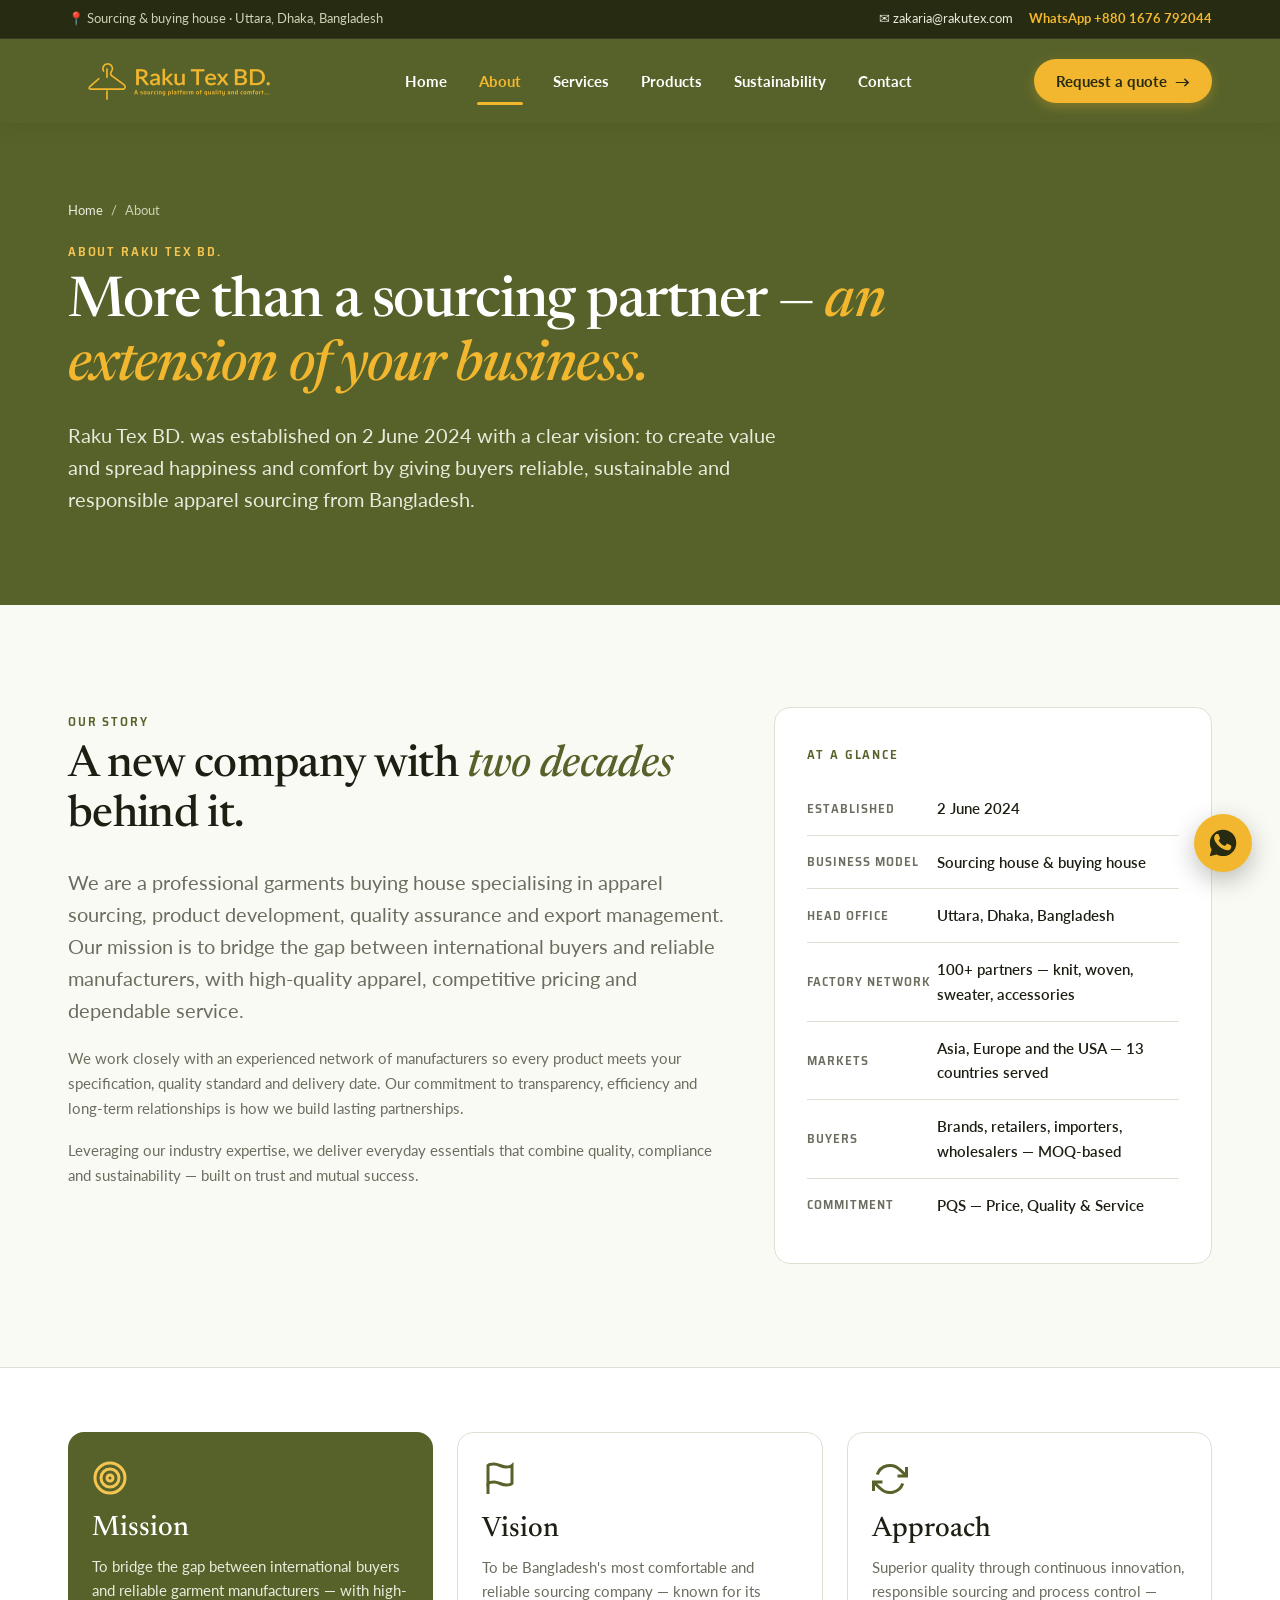
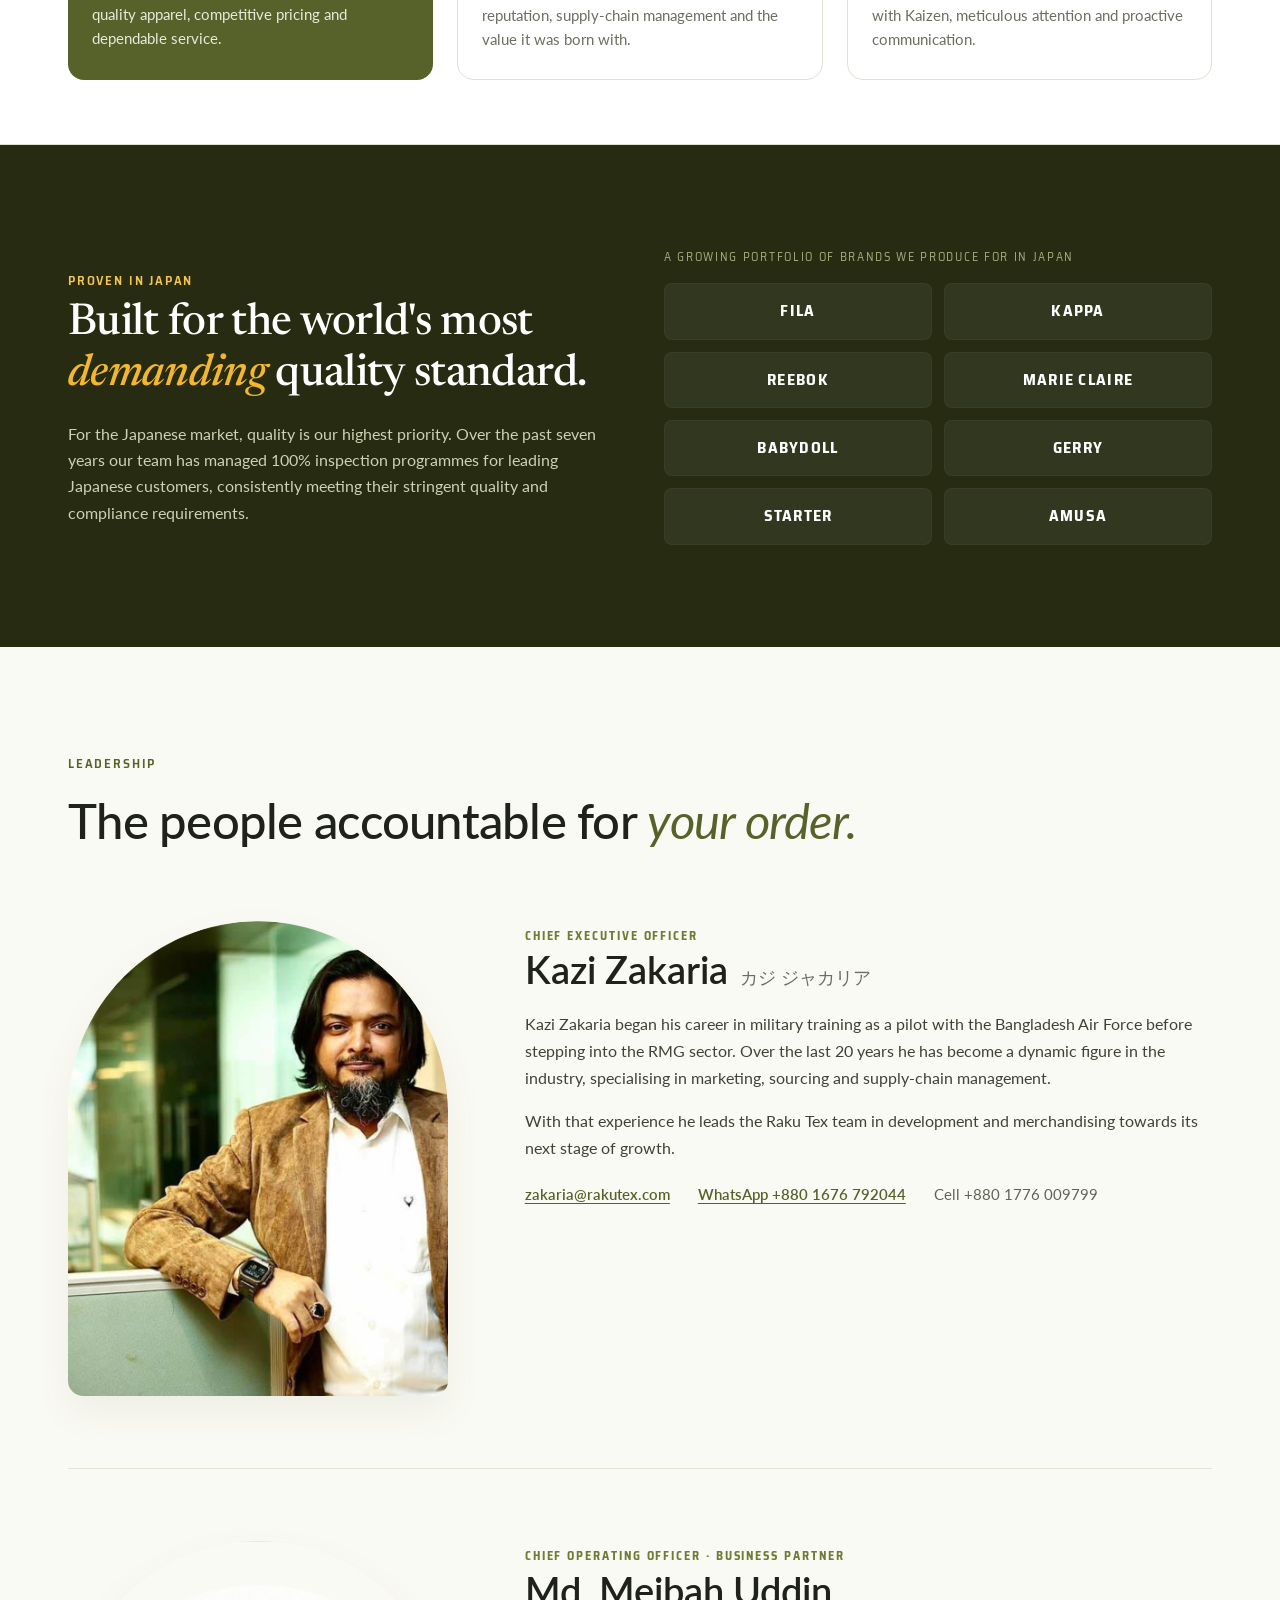
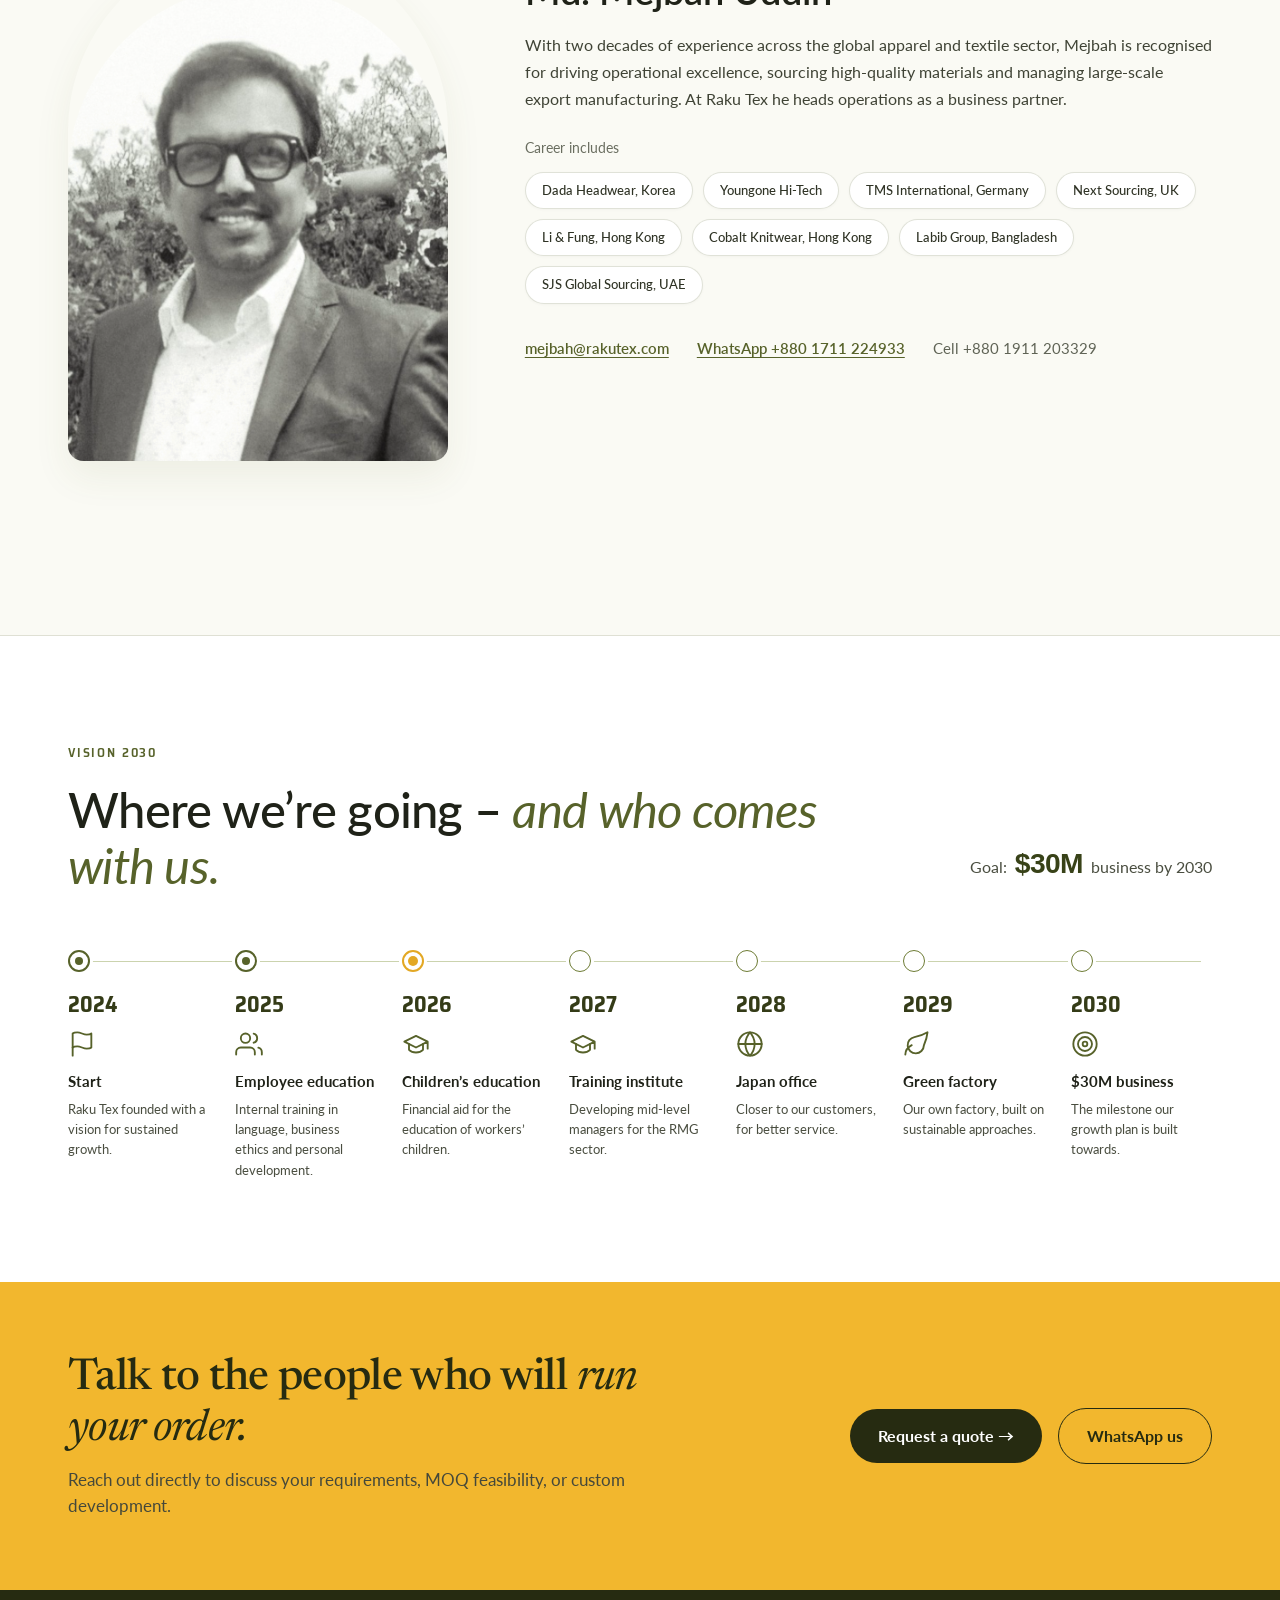
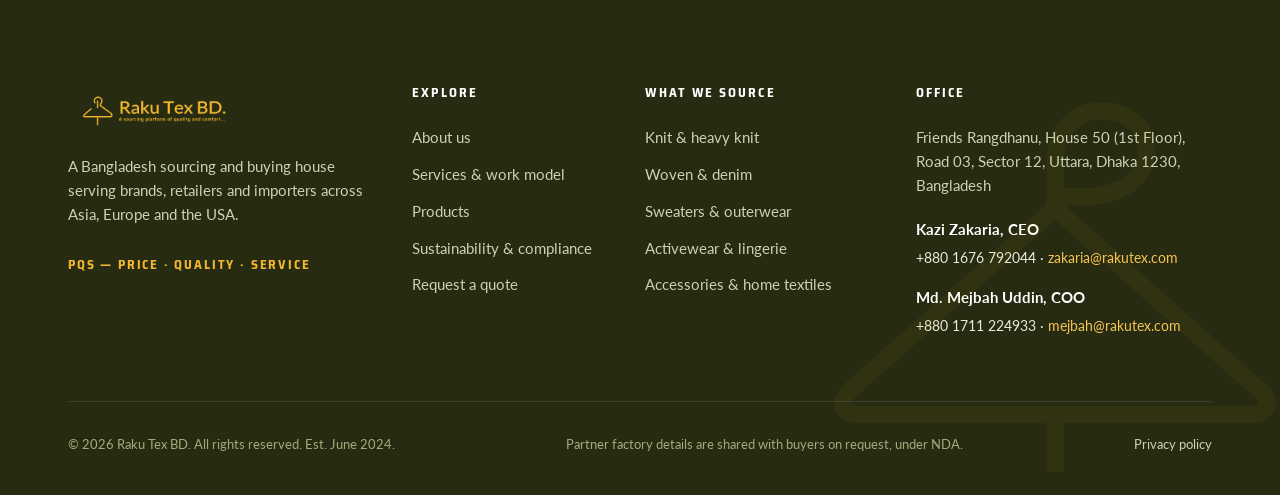
==== commit 2a2092e2: "feat: position leader photo and name side-by-side on mobile with bio and contacts below" ====
--- a/about.html
+++ b/about.html
@@ -243,16 +243,20 @@
               <img src="assets/images/about-kazi-zakaria.png" alt="Kazi Zakaria, CEO" class="about-leader-photo" width="840" height="1051" loading="lazy">
             </div>
             <div class="about-leader-info">
-              <span class="about-leader-role">CHIEF EXECUTIVE OFFICER</span>
-              <h3 class="about-leader-name">
-                Kazi Zakaria <span class="about-leader-name-ja">カジ ジャカリア</span>
-              </h3>
-              <p class="about-leader-bio">
-                Kazi Zakaria began his career in military training as a pilot with the Bangladesh Air Force before stepping into the RMG sector. Over the last 20 years he has become a dynamic figure in the industry, specialising in marketing, sourcing and supply-chain management.
-              </p>
-              <p class="about-leader-bio">
-                With that experience he leads the Raku Tex team in development and merchandising towards its next stage of growth.
-              </p>
+              <div class="about-leader-title-wrap">
+                <span class="about-leader-role">CHIEF EXECUTIVE OFFICER</span>
+                <h3 class="about-leader-name">
+                  Kazi Zakaria <span class="about-leader-name-ja">カジ ジャカリア</span>
+                </h3>
+              </div>
+              <div class="about-leader-desc">
+                <p class="about-leader-bio">
+                  Kazi Zakaria began his career in military training as a pilot with the Bangladesh Air Force before stepping into the RMG sector. Over the last 20 years he has become a dynamic figure in the industry, specialising in marketing, sourcing and supply-chain management.
+                </p>
+                <p class="about-leader-bio">
+                  With that experience he leads the Raku Tex team in development and merchandising towards its next stage of growth.
+                </p>
+              </div>
               <div class="about-leader-contacts">
                 <a href="mailto:zakaria@rakutex.com" class="about-leader-contact-link">zakaria@rakutex.com</a>
                 <a href="https://wa.me/8801676792044" target="_blank" rel="noopener noreferrer" class="about-leader-contact-link">WhatsApp +880 1676 792044</a>
@@ -269,21 +273,27 @@
               <img src="assets/images/about-mejbah-uddin.png" alt="Md. Mejbah Uddin, COO · Head of Operations" class="about-leader-photo" width="840" height="1148" loading="lazy">
             </div>
             <div class="about-leader-info">
-              <span class="about-leader-role">CHIEF OPERATING OFFICER · BUSINESS PARTNER</span>
-              <h3 class="about-leader-name">Md. Mejbah Uddin</h3>
-              <p class="about-leader-bio">
-                With two decades of experience across the global apparel and textile sector, Mejbah is recognised for driving operational excellence, sourcing high-quality materials and managing large-scale export manufacturing. At Raku Tex he heads operations as a business partner.
-              </p>
-              <span class="about-career-label">Career includes</span>
-              <div class="about-career-chips">
-                <span class="about-career-pill">Dada Headwear, Korea</span>
-                <span class="about-career-pill">Youngone Hi-Tech</span>
-                <span class="about-career-pill">TMS International, Germany</span>
-                <span class="about-career-pill">Next Sourcing, UK</span>
-                <span class="about-career-pill">Li & Fung, Hong Kong</span>
-                <span class="about-career-pill">Cobalt Knitwear, Hong Kong</span>
-                <span class="about-career-pill">Labib Group, Bangladesh</span>
-                <span class="about-career-pill">SJS Global Sourcing, UAE</span>
+              <div class="about-leader-title-wrap">
+                <span class="about-leader-role">CHIEF OPERATING OFFICER · BUSINESS PARTNER</span>
+                <h3 class="about-leader-name">Md. Mejbah Uddin</h3>
+              </div>
+              <div class="about-leader-desc">
+                <p class="about-leader-bio">
+                  With two decades of experience across the global apparel and textile sector, Mejbah is recognised for driving operational excellence, sourcing high-quality materials and managing large-scale export manufacturing. At Raku Tex he heads operations as a business partner.
+                </p>
+              </div>
+              <div class="about-career-wrap">
+                <span class="about-career-label">Career includes</span>
+                <div class="about-career-chips">
+                  <span class="about-career-pill">Dada Headwear, Korea</span>
+                  <span class="about-career-pill">Youngone Hi-Tech</span>
+                  <span class="about-career-pill">TMS International, Germany</span>
+                  <span class="about-career-pill">Next Sourcing, UK</span>
+                  <span class="about-career-pill">Li & Fung, Hong Kong</span>
+                  <span class="about-career-pill">Cobalt Knitwear, Hong Kong</span>
+                  <span class="about-career-pill">Labib Group, Bangladesh</span>
+                  <span class="about-career-pill">SJS Global Sourcing, UAE</span>
+                </div>
               </div>
               <div class="about-leader-contacts">
                 <a href="mailto:mejbah@rakutex.com" class="about-leader-contact-link">mejbah@rakutex.com</a>
--- a/assets/css/pages.css
+++ b/assets/css/pages.css
@@ -2067,18 +2067,110 @@
 
 @media (max-width: 900px) {
   .about-leader-row {
-    grid-template-columns: 1fr;
-    gap: 32px;
-  }
+    grid-template-columns: minmax(240px, 300px) 1fr;
+    gap: 36px;
+  }
+}
+
+@media (max-width: 768px) {
+  .about-leader-row {
+    display: grid;
+    grid-template-columns: 110px 1fr;
+    column-gap: 18px;
+    row-gap: 16px;
+    align-items: center;
+    padding-bottom: 40px;
+  }
+
   .about-leader-photo-wrap {
-    max-width: 280px;
-    margin: 0 auto;
-  }
-}
-
-@media (max-width: 640px) {
-  .about-leader-photo-wrap {
-    max-width: 220px;
+    grid-column: 1;
+    grid-row: 1;
+    width: 110px;
+    height: 135px;
+    max-width: 110px;
+    border-radius: 55px 55px 14px 14px;
+    overflow: hidden;
+    margin: 0;
+    box-shadow: 0 8px 20px rgba(87, 98, 42, 0.1);
+  }
+
+  .about-leader-photo {
+    width: 100%;
+    height: 100%;
+    object-fit: cover;
+    display: block;
+  }
+
+  .about-leader-info {
+    display: contents;
+  }
+
+  .about-leader-title-wrap {
+    grid-column: 2;
+    grid-row: 1;
+    display: flex;
+    flex-direction: column;
+    justify-content: center;
+    gap: 4px;
+  }
+
+  .about-leader-role {
+    font-size: 0.6875rem;
+    font-weight: 700;
+    letter-spacing: 0.12em;
+    color: #6E7C35;
+    margin-bottom: 2px;
+    line-height: 1.25;
+  }
+
+  .about-leader-name {
+    font-size: clamp(1.25rem, 4.5vw, 1.55rem);
+    line-height: 1.15;
+    margin: 0;
+    display: flex;
+    flex-direction: column;
+    align-items: flex-start;
+    gap: 2px;
+  }
+
+  .about-leader-name-ja {
+    font-size: 0.8125rem;
+    color: #6A6D60;
+  }
+
+  .about-leader-desc {
+    grid-column: 1 / -1;
+    margin-top: 4px;
+  }
+
+  .about-leader-bio {
+    font-size: 0.9375rem;
+    line-height: 1.62;
+    color: #3F4335;
+    margin: 0 0 10px 0;
+  }
+
+  .about-leader-bio:last-child {
+    margin-bottom: 0;
+  }
+
+  .about-career-wrap {
+    grid-column: 1 / -1;
+    margin-top: 12px;
+  }
+
+  .about-career-label {
+    font-size: 0.8125rem;
+    color: #6A6E60;
+    margin-bottom: 8px;
+    display: block;
+  }
+
+  .about-career-chips {
+    display: flex;
+    flex-wrap: wrap;
+    gap: 8px;
+    margin-bottom: 0;
   }
 
   .about-career-pill {
@@ -2087,6 +2179,8 @@
   }
 
   .about-leader-contacts {
+    grid-column: 1 / -1;
+    display: flex;
     flex-direction: column;
     align-items: flex-start;
     gap: 8px;
@@ -2095,6 +2189,7 @@
     border-radius: 12px;
     border: 1px solid rgba(87, 98, 42, 0.12);
     width: 100%;
+    margin-top: 14px;
   }
 
   .about-leader-contact-link,
@@ -2103,6 +2198,28 @@
     min-height: 28px;
     display: inline-flex;
     align-items: center;
+  }
+
+  .about-leader-divider {
+    margin: 0 0 40px 0;
+  }
+}
+
+@media (max-width: 420px) {
+  .about-leader-row {
+    grid-template-columns: 96px 1fr;
+    column-gap: 14px;
+  }
+
+  .about-leader-photo-wrap {
+    width: 96px;
+    height: 118px;
+    max-width: 96px;
+    border-radius: 48px 48px 10px 10px;
+  }
+
+  .about-leader-name {
+    font-size: 1.25rem;
   }
 }
 
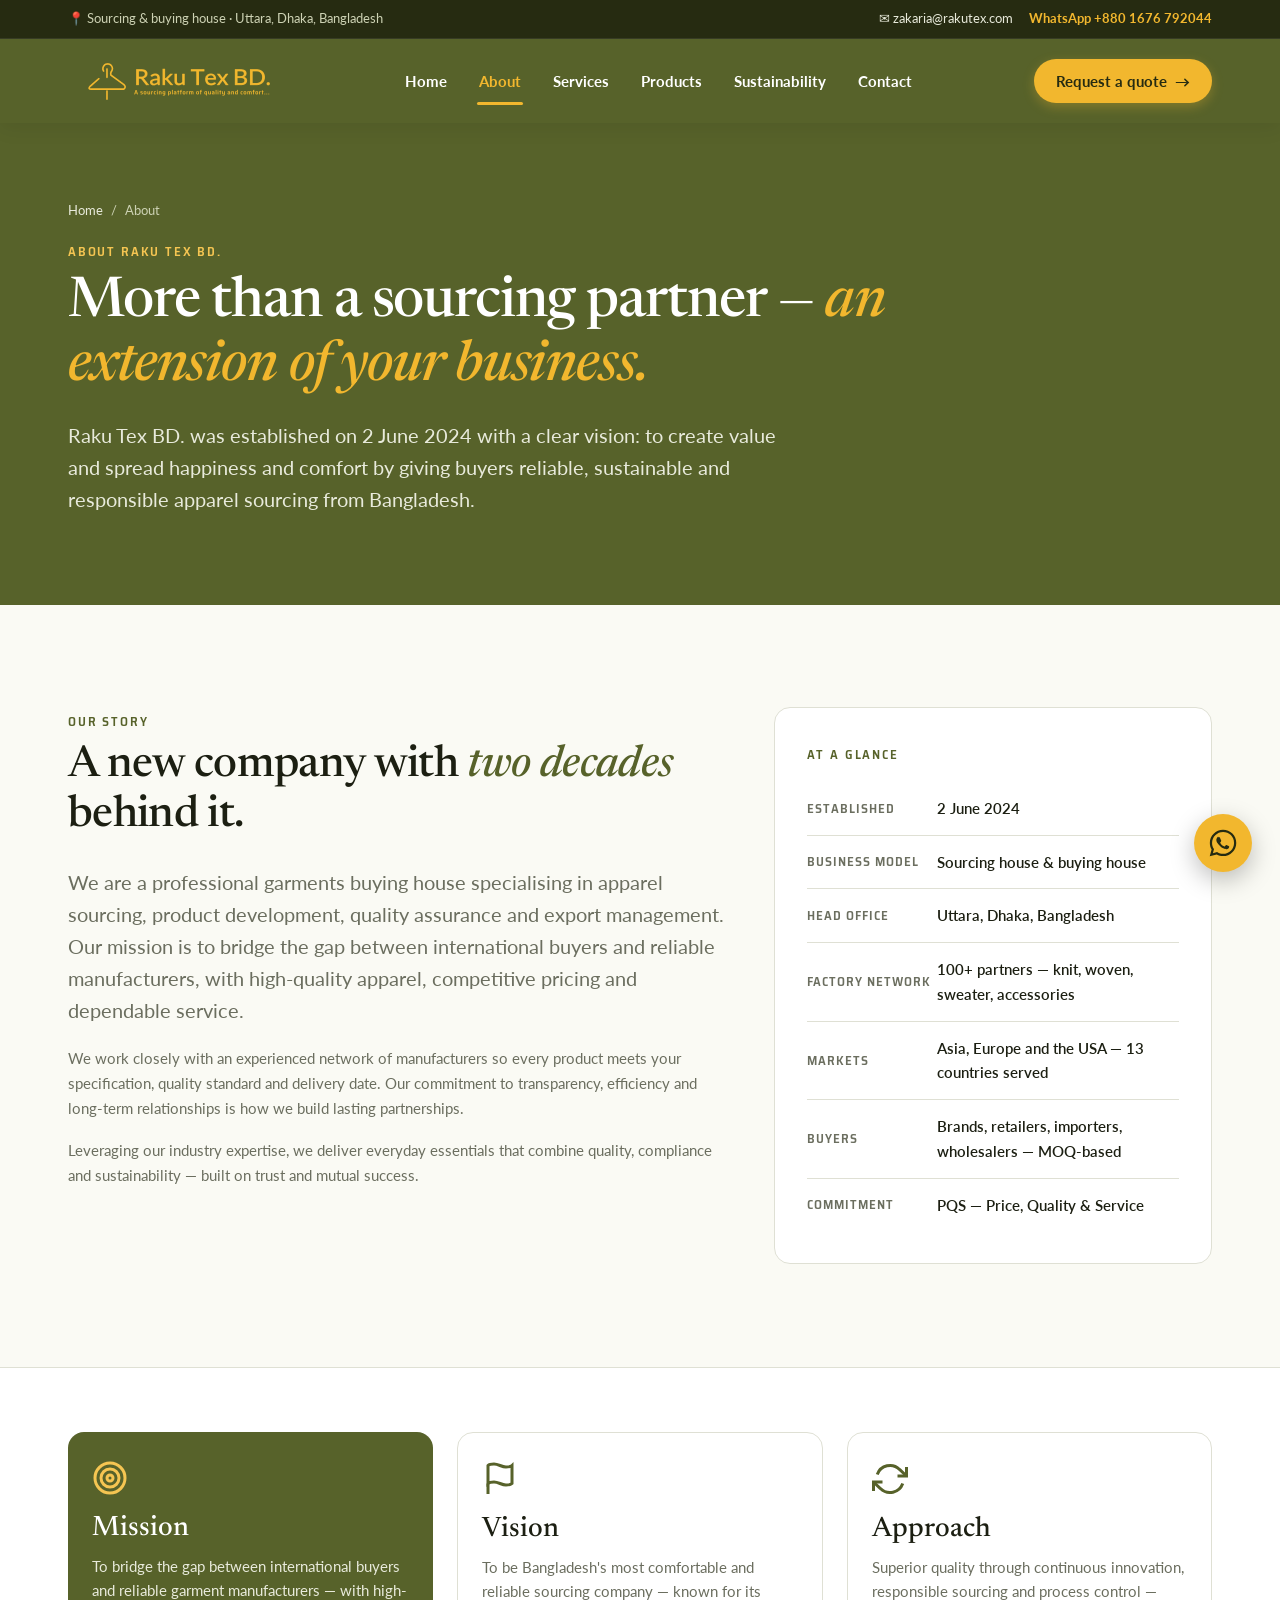
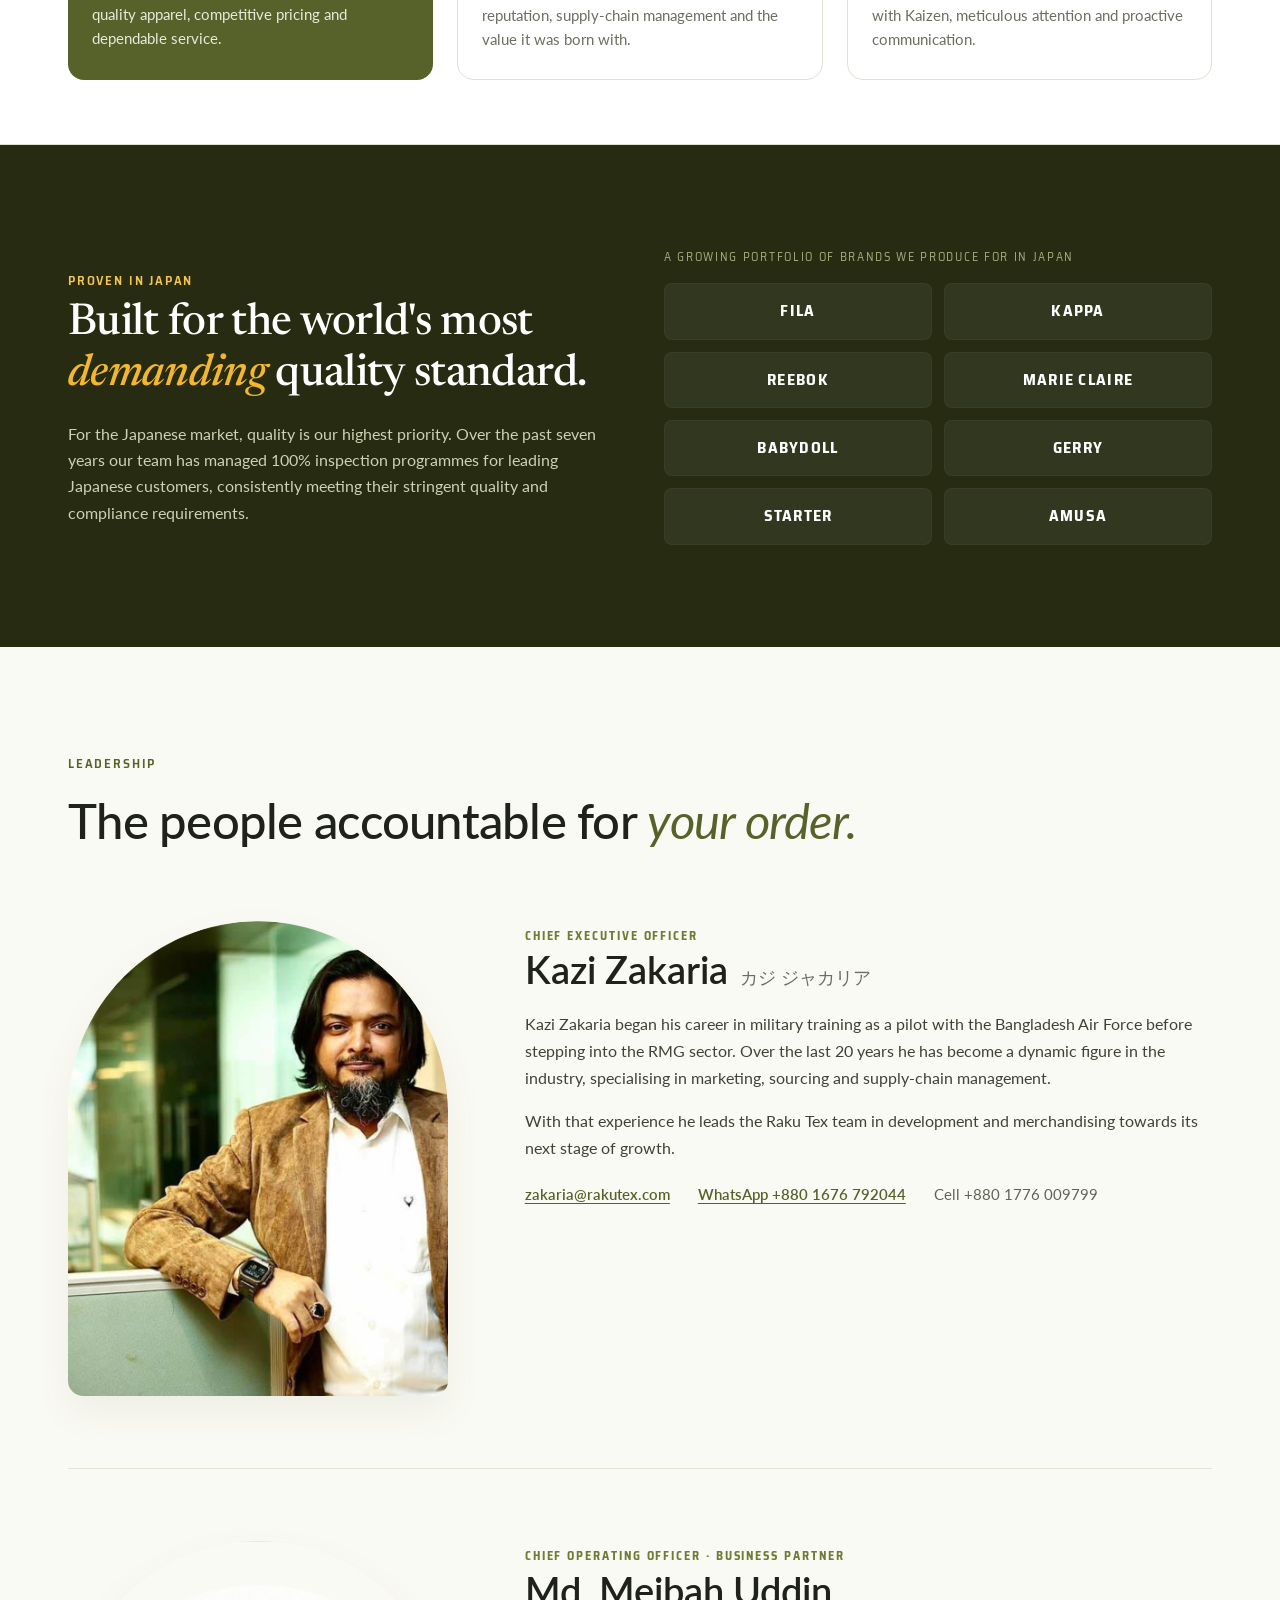
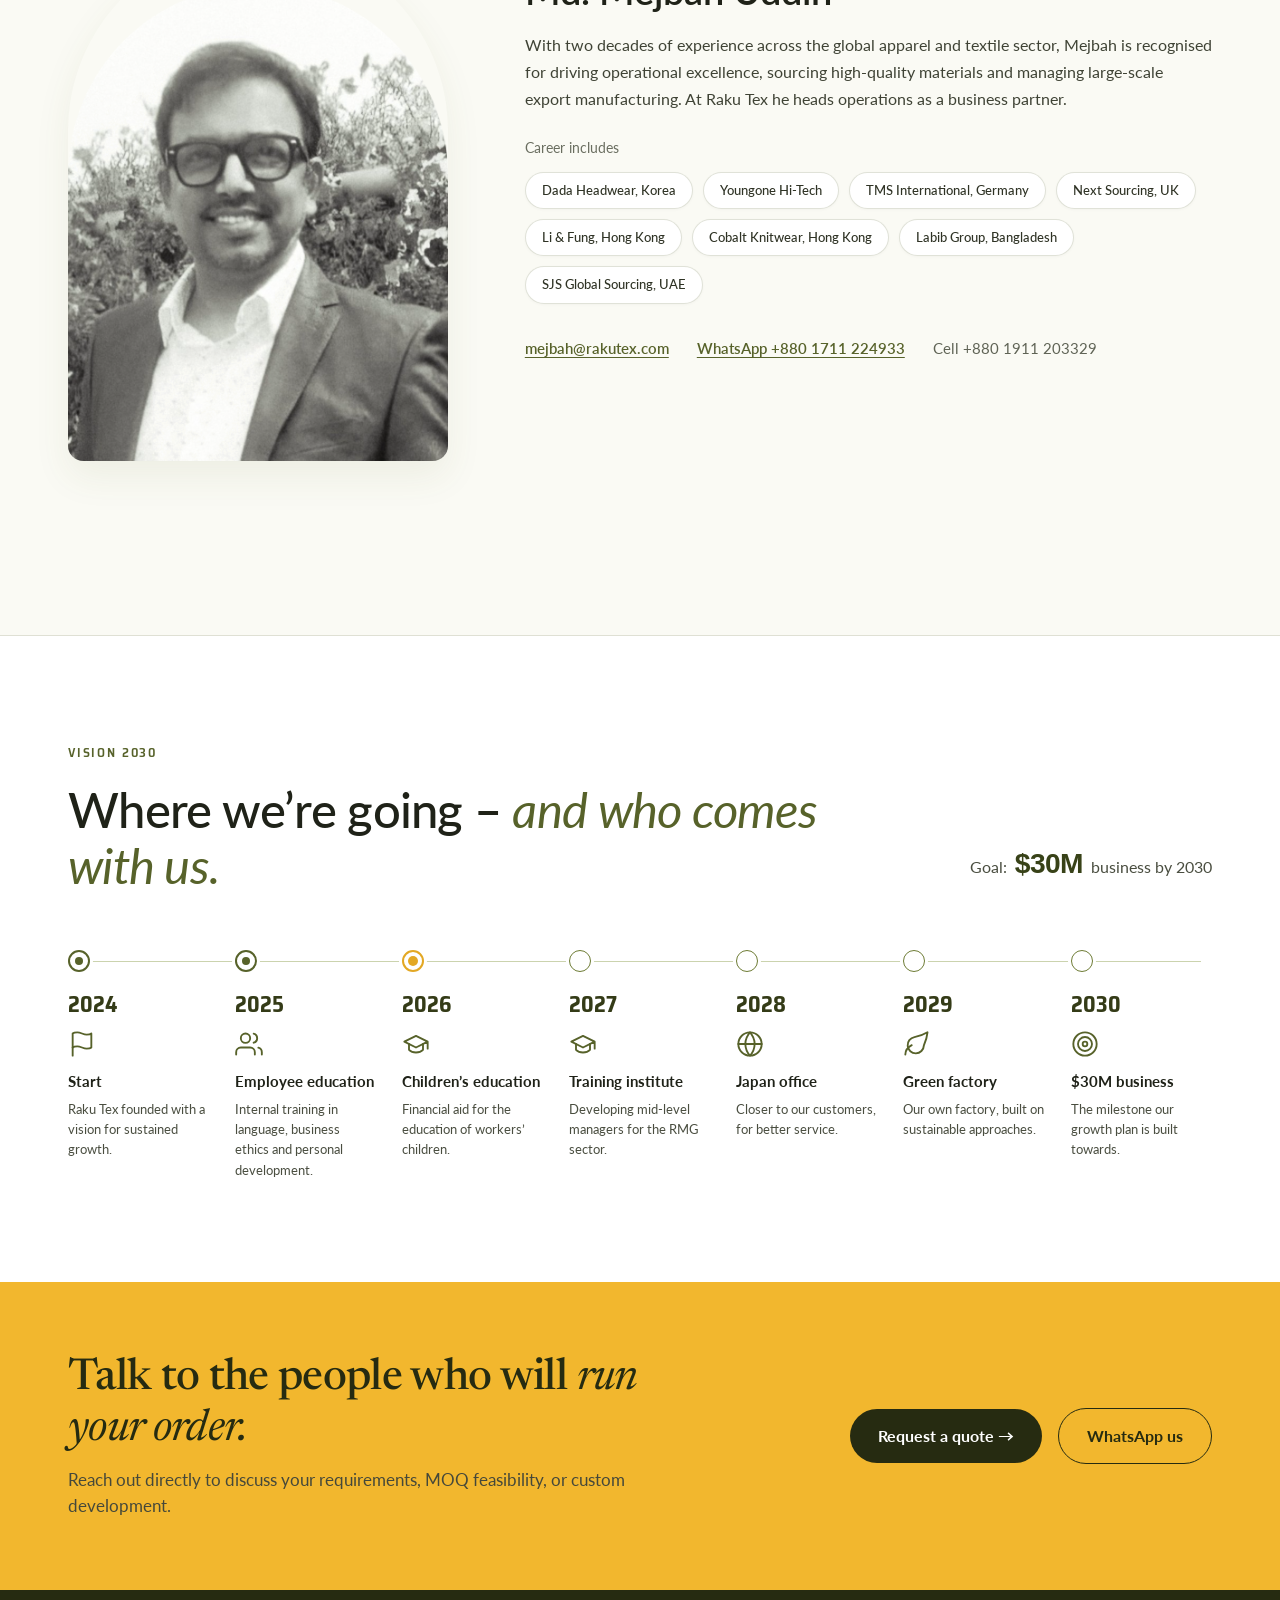
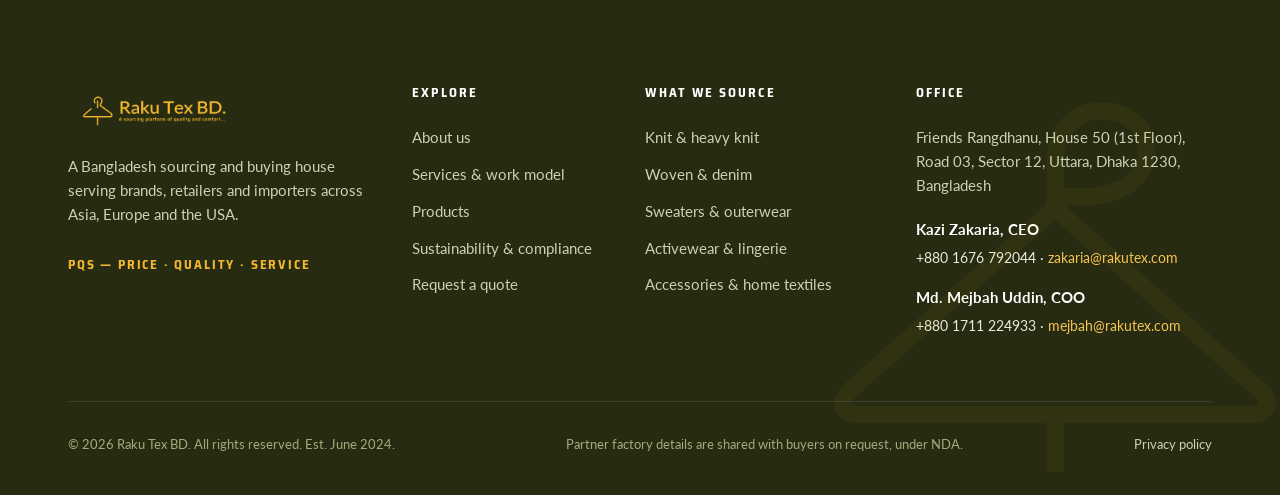
==== commit a2a500ae: "fix(ui): restore crisp official vector logo for floating WhatsApp button" ====
--- a/about.html
+++ b/about.html
@@ -533,7 +533,9 @@
 
   <!-- Floating WhatsApp Action -->
   <a href="https://wa.me/8801676792044" target="_blank" rel="noopener noreferrer" class="floating-whatsapp" aria-label="Chat with CEO on WhatsApp">
-    <svg viewBox="0 0 24 24"><use href="assets/icons/icons.svg#icon-whatsapp"></use></svg>
+    <svg viewBox="0 0 24 24" width="30" height="30" fill="currentColor" aria-hidden="true">
+      <path fill-rule="evenodd" clip-rule="evenodd" d="M12.04 2C6.58 2 2.13 6.45 2.13 11.91C2.13 13.66 2.59 15.36 3.45 16.86L2.05 22L7.3 20.62C8.75 21.41 10.38 21.83 12.04 21.83C17.5 21.83 21.95 17.38 21.95 11.92C21.95 9.27 20.92 6.78 19.05 4.91C17.18 3.03 14.69 2 12.04 2ZM12.05 3.67C14.25 3.67 16.33 4.53 17.87 6.08C19.42 7.62 20.28 9.7 20.28 11.92C20.28 16.46 16.59 20.15 12.04 20.15C10.56 20.15 9.11 19.76 7.85 19L7.55 18.83L4.43 19.65L5.26 16.57L5.06 16.25C4.24 14.93 3.81 13.43 3.81 11.91C3.81 7.37 7.5 3.67 12.05 3.67M8.53 7.33C8.37 7.33 8.1 7.39 7.87 7.64C7.65 7.89 7 8.5 7 9.71C7 10.93 7.89 12.1 8.01 12.26C8.13 12.43 9.72 14.93 12.18 16.01C14.11 16.86 14.5 16.69 14.92 16.65C15.34 16.61 16.27 16.1 16.46 15.56C16.65 15.03 16.65 14.58 16.59 14.5C16.53 14.41 16.39 14.36 16.17 14.25C15.95 14.14 14.86 13.6 14.65 13.52C14.44 13.44 14.29 13.4 14.14 13.62C13.99 13.84 13.57 14.33 13.44 14.49C13.31 14.65 13.18 14.67 12.96 14.56C12.74 14.45 12.03 14.21 11.2 13.46C10.54 12.87 10.09 12.14 9.96 11.92C9.83 11.7 9.95 11.58 10.06 11.47C10.16 11.37 10.29 11.2 10.42 11.03C10.55 10.87 10.59 10.75 10.68 10.57C10.76 10.4 10.72 10.25 10.65 10.14C10.58 10.03 10.04 8.7 9.81 8.16C9.59 7.63 9.37 7.7 9.21 7.7C9.07 7.7 8.93 7.7 8.79 7.7C8.65 7.7 8.42 7.75 8.53 7.33Z"/>
+    </svg>
   </a>
 
   <!-- Fixed Mobile Bottom Action Bar -->
--- a/assets/css/layout.css
+++ b/assets/css/layout.css
@@ -644,5 +644,6 @@
 .floating-whatsapp svg {
   width: 32px;
   height: 32px;
+  display: block;
   fill: currentColor;
 }
--- a/assets/css/pages.css
+++ b/assets/css/pages.css
@@ -1489,6 +1489,173 @@
   .standards-grid {
     grid-template-columns: 1fr;
     gap: 12px;
+  }
+}
+
+/* ==========================================================================
+   SUSTAINABILITY: OUR OWN COMMITMENTS SECTION
+   ========================================================================== */
+.commitments-grid {
+  display: grid;
+  grid-template-columns: 1fr 1.5fr;
+  gap: 48px;
+  align-items: start;
+}
+
+.commitments-title {
+  font-family: var(--rt-font-heading);
+  font-size: clamp(2rem, 3.5vw, 2.75rem);
+  font-weight: 600;
+  color: #1E2310;
+  margin: 8px 0 16px 0;
+  line-height: 1.15;
+}
+
+.commitments-lead {
+  font-size: 1rem;
+  color: var(--rt-text-muted);
+  line-height: 1.6;
+  margin-bottom: 24px;
+}
+
+.commitments-roadmap-link {
+  display: inline-flex;
+  align-items: center;
+  gap: 8px;
+  font-size: 0.9375rem;
+  font-weight: 600;
+  color: #57622A;
+  text-decoration: underline;
+  text-underline-offset: 4px;
+  transition: color 0.2s ease;
+}
+
+.commitments-roadmap-link:hover {
+  color: #384218;
+}
+
+.commitments-cards-list {
+  display: flex;
+  flex-direction: column;
+  gap: 16px;
+}
+
+.commitment-card {
+  display: flex;
+  align-items: center;
+  gap: 24px;
+  padding: 22px 28px;
+  background-color: #FFFFFF;
+  border: 1px solid #E1E6D4;
+  border-radius: 16px;
+  box-shadow: 0 2px 8px rgba(87, 98, 42, 0.04);
+  transition: transform 0.2s ease, border-color 0.2s ease;
+}
+
+.commitment-card:hover {
+  transform: translateY(-2px);
+  border-color: #8C9950;
+}
+
+.commitment-year-badge {
+  font-family: var(--rt-font-label);
+  font-size: 1.625rem;
+  font-weight: 800;
+  color: #DDA726;
+  letter-spacing: -0.02em;
+  width: 72px;
+  flex-shrink: 0;
+  line-height: 1;
+}
+
+.commitment-card-body {
+  flex: 1;
+}
+
+.commitment-card-title {
+  font-family: var(--rt-font-body);
+  font-size: 1.0625rem;
+  font-weight: 700;
+  color: #1E2310;
+  margin: 0 0 4px 0;
+}
+
+.commitment-card-desc {
+  font-size: 0.90625rem;
+  color: #585F4C;
+  line-height: 1.5;
+  margin: 0;
+}
+
+@media (max-width: 900px) {
+  .commitments-grid {
+    grid-template-columns: 1fr;
+    gap: 32px;
+  }
+}
+
+@media (max-width: 640px) {
+  .commitments-grid {
+    gap: 22px;
+  }
+
+  .commitments-title {
+    font-size: clamp(1.75rem, 5.5vw, 2.15rem);
+    margin-bottom: 12px;
+  }
+
+  .commitments-lead {
+    font-size: 0.9375rem;
+    line-height: 1.55;
+    margin-bottom: 18px;
+  }
+
+  .commitments-roadmap-link {
+    display: inline-flex;
+    padding: 10px 18px;
+    background-color: #F0F3E8;
+    border-radius: 9999px;
+    text-decoration: none;
+    font-size: 0.875rem;
+  }
+
+  .commitments-cards-list {
+    gap: 12px;
+  }
+
+  .commitment-card {
+    padding: 16px 18px;
+    border-radius: 14px;
+    gap: 16px;
+    align-items: flex-start;
+  }
+
+  .commitment-year-badge {
+    font-size: 1.35rem;
+    width: 52px;
+    padding-top: 2px;
+  }
+
+  .commitment-card-title {
+    font-size: 1rem;
+    margin-bottom: 3px;
+  }
+
+  .commitment-card-desc {
+    font-size: 0.84375rem;
+    line-height: 1.5;
+  }
+}
+
+@media (max-width: 380px) {
+  .commitment-card {
+    gap: 12px;
+    padding: 14px 14px;
+  }
+
+  .commitment-year-badge {
+    font-size: 1.2rem;
+    width: 46px;
   }
 }
 
@@ -1916,6 +2083,141 @@
   .services-work-grid {
     grid-template-columns: 1fr;
     gap: 48px;
+  }
+}
+
+/* ==========================================================================
+   SERVICES: BUYER QUESTIONS (FAQ) SECTION
+   ========================================================================== */
+.buyer-questions-grid {
+  display: grid;
+  grid-template-columns: 1fr 1.6fr;
+  gap: 48px;
+  align-items: start;
+}
+
+.buyer-questions-title {
+  font-family: var(--rt-font-heading);
+  font-size: clamp(2rem, 3.5vw, 2.75rem);
+  font-weight: 600;
+  color: #1E2310;
+  margin: 8px 0 14px 0;
+  line-height: 1.18;
+}
+
+.buyer-questions-desc {
+  font-size: 0.9375rem;
+  color: var(--rt-text-muted);
+  line-height: 1.6;
+  margin-bottom: 24px;
+}
+
+.buyer-questions-wa-btn {
+  display: inline-flex;
+  align-items: center;
+  gap: 10px;
+  background-color: var(--rt-gold-500);
+  color: #1E2310;
+  font-weight: 700;
+  font-size: 0.9375rem;
+  padding: 12px 24px;
+  border-radius: var(--rt-radius-pill);
+  text-decoration: none;
+  transition: all 0.2s ease;
+  box-shadow: 0 2px 6px rgba(0, 0, 0, 0.05);
+}
+
+.buyer-questions-wa-btn:hover {
+  background-color: #DE9C1B;
+  transform: translateY(-1px);
+}
+
+@media (max-width: 900px) {
+  .buyer-questions-grid {
+    grid-template-columns: 1fr;
+    gap: 32px;
+  }
+}
+
+@media (max-width: 640px) {
+  .buyer-questions-grid {
+    gap: 24px;
+  }
+
+  .buyer-questions-title {
+    font-size: clamp(1.75rem, 5.5vw, 2.15rem);
+    margin-bottom: 10px;
+  }
+
+  .buyer-questions-desc {
+    font-size: 0.90625rem;
+    line-height: 1.55;
+    margin-bottom: 18px;
+  }
+
+  .buyer-questions-wa-btn {
+    width: 100%;
+    justify-content: center;
+    padding: 13px 20px;
+    border-radius: 12px;
+    font-size: 0.9375rem;
+  }
+
+  .accordion {
+    gap: 10px;
+  }
+
+  .accordion-item {
+    background-color: #FFFFFF;
+    border: 1px solid #E1E6D4;
+    border-radius: 12px;
+    box-shadow: 0 1px 3px rgba(0, 0, 0, 0.02);
+  }
+
+  .accordion-item.active {
+    border-color: #6E7C35;
+    box-shadow: 0 4px 14px rgba(87, 98, 42, 0.06);
+  }
+
+  .accordion-trigger {
+    padding: 16px 18px;
+    font-size: 0.9375rem;
+    line-height: 1.4;
+    gap: 12px;
+  }
+
+  .accordion-trigger span:first-child {
+    font-weight: 600;
+    color: #1E2310;
+  }
+
+  .accordion-icon {
+    width: 26px;
+    height: 26px;
+    font-size: 1.125rem;
+    background-color: #F0F3E8;
+    color: #57622A;
+  }
+
+  .accordion-item.active .accordion-icon {
+    background-color: #57622A;
+    color: #FFFFFF;
+  }
+
+  .accordion-content {
+    padding: 0 18px;
+  }
+
+  .accordion-item.active .accordion-content {
+    padding-bottom: 18px;
+  }
+
+  .accordion-body {
+    font-size: 0.875rem;
+    line-height: 1.62;
+    color: #484E3D;
+    border-top: 1px solid #ECEFE2;
+    padding-top: 12px;
   }
 }
 
@@ -3186,6 +3488,16 @@
     background-color: #E2A022;
   }
   .floating-whatsapp {
+    bottom: 20px;
+    right: 20px;
+    width: 52px;
+    height: 52px;
+  }
+  .floating-whatsapp svg {
+    width: 28px;
+    height: 28px;
+  }
+  body:has(.mobile-sticky-bar) .floating-whatsapp {
     display: none;
   }
 }
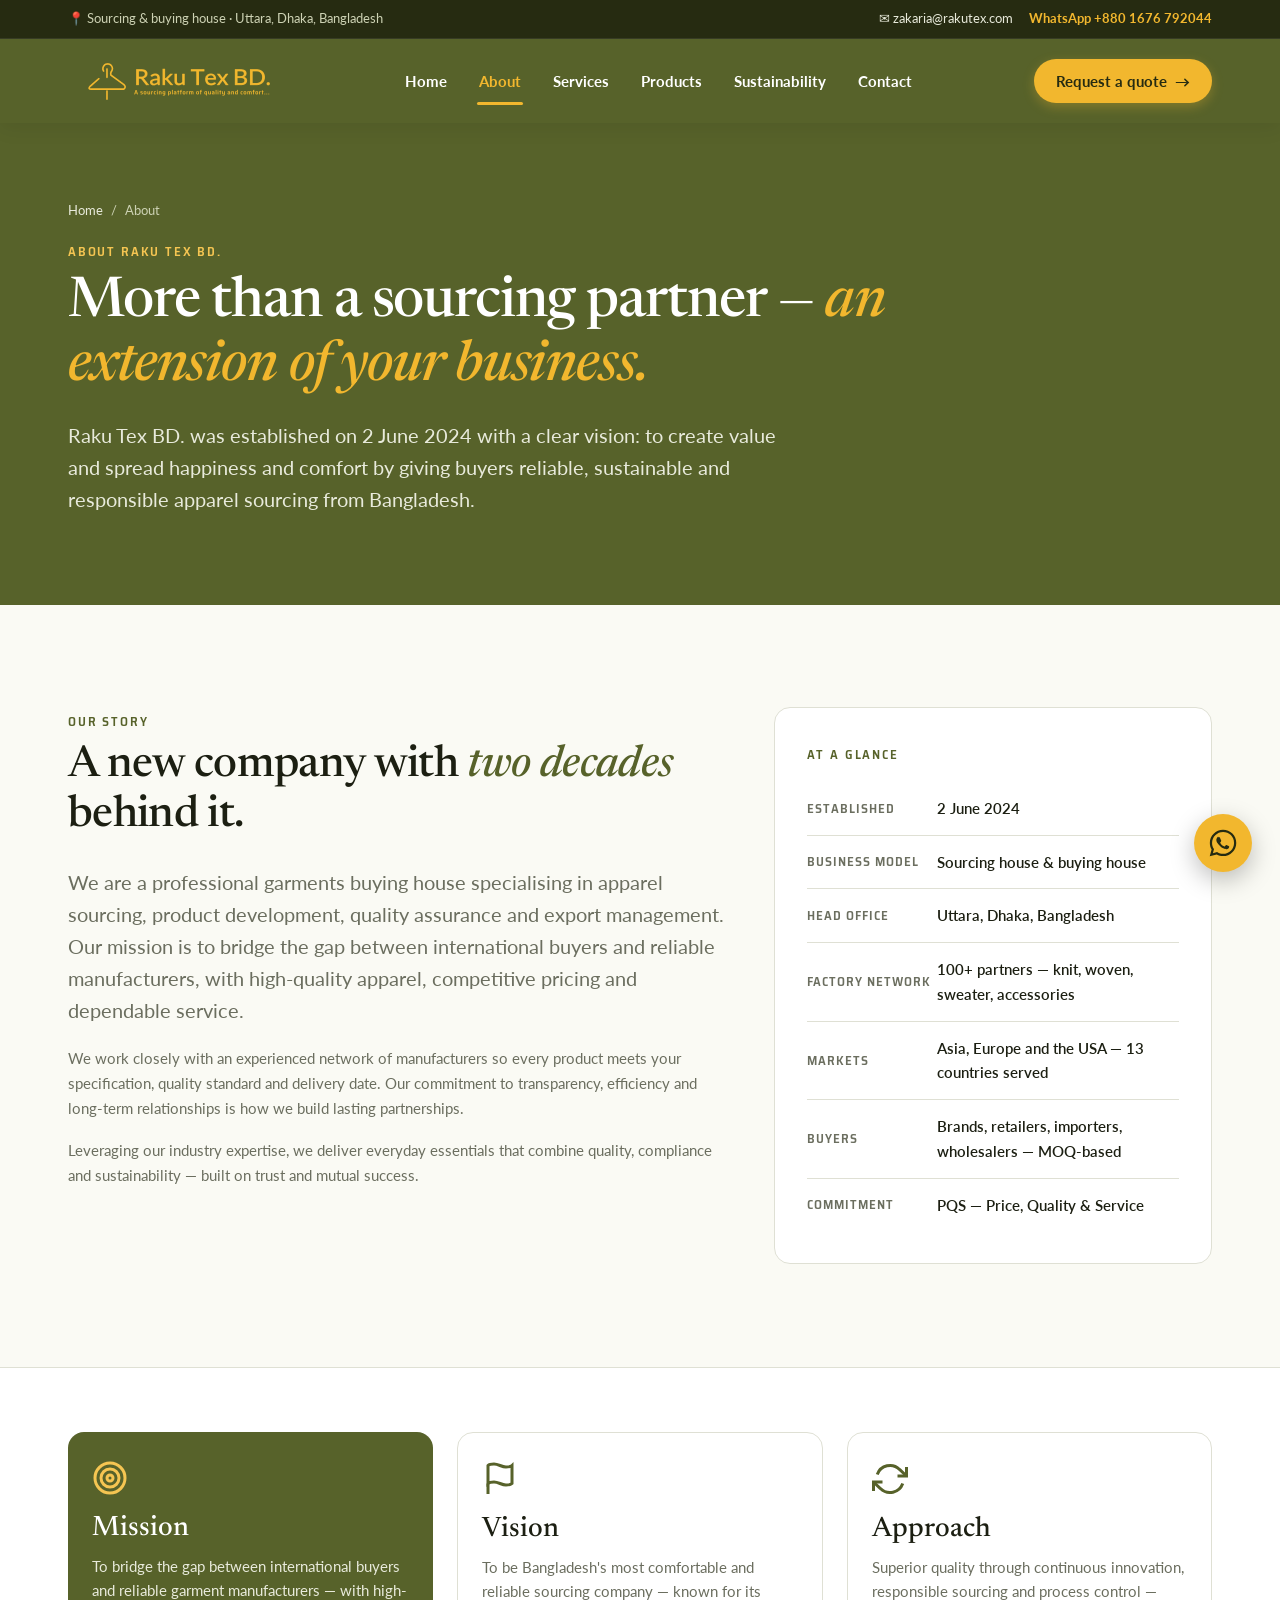
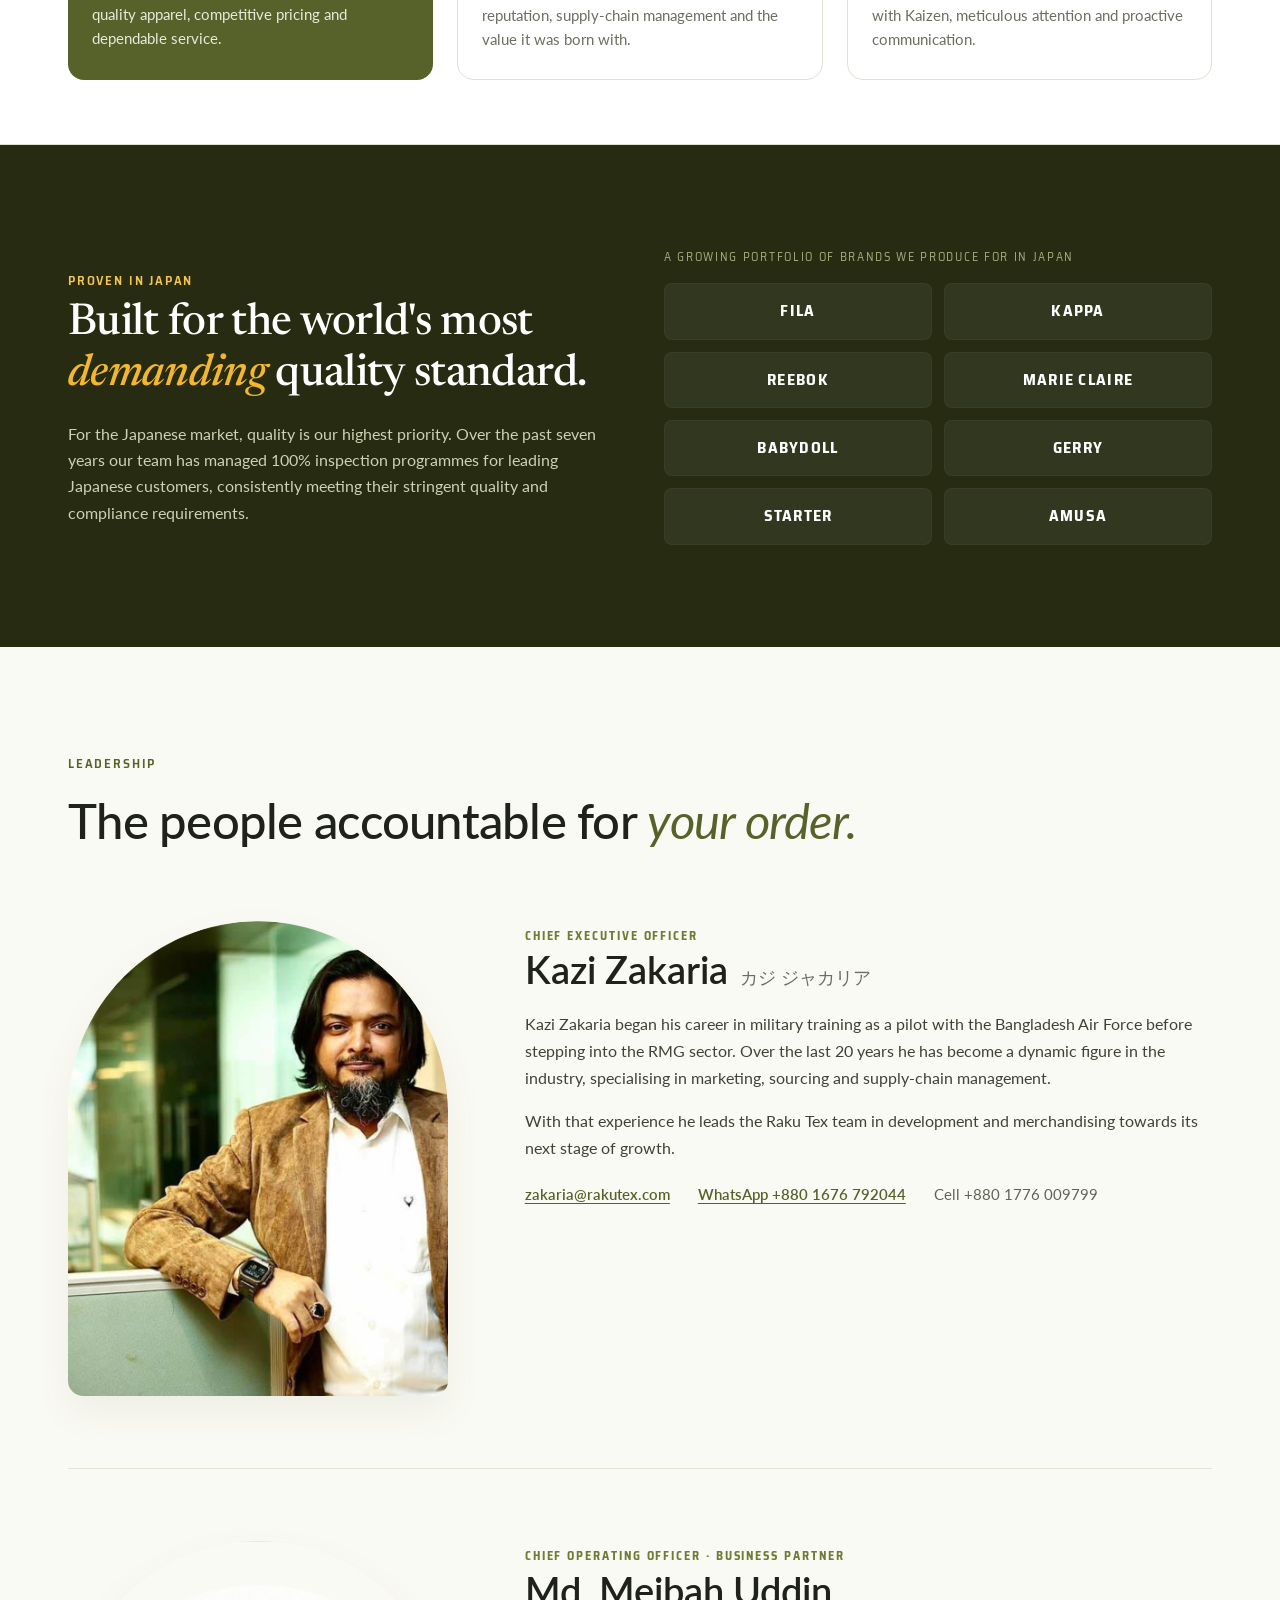
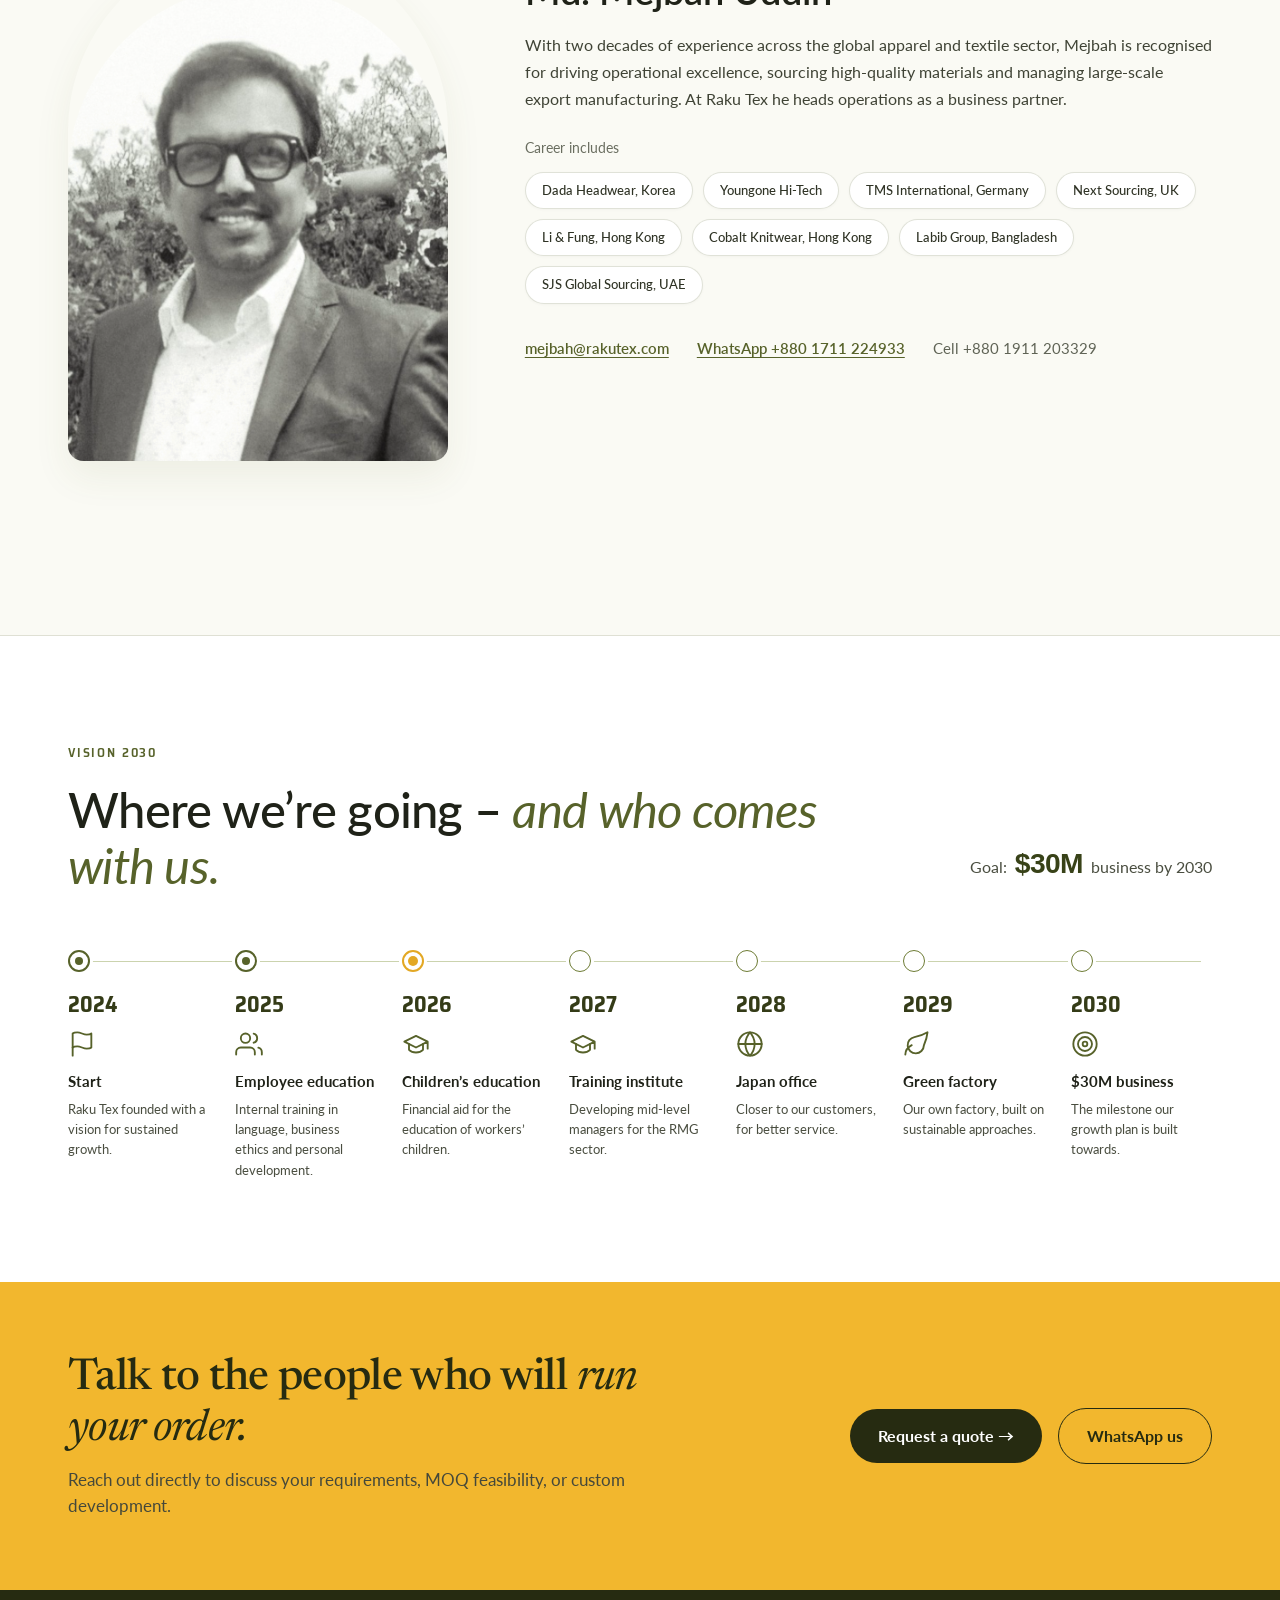
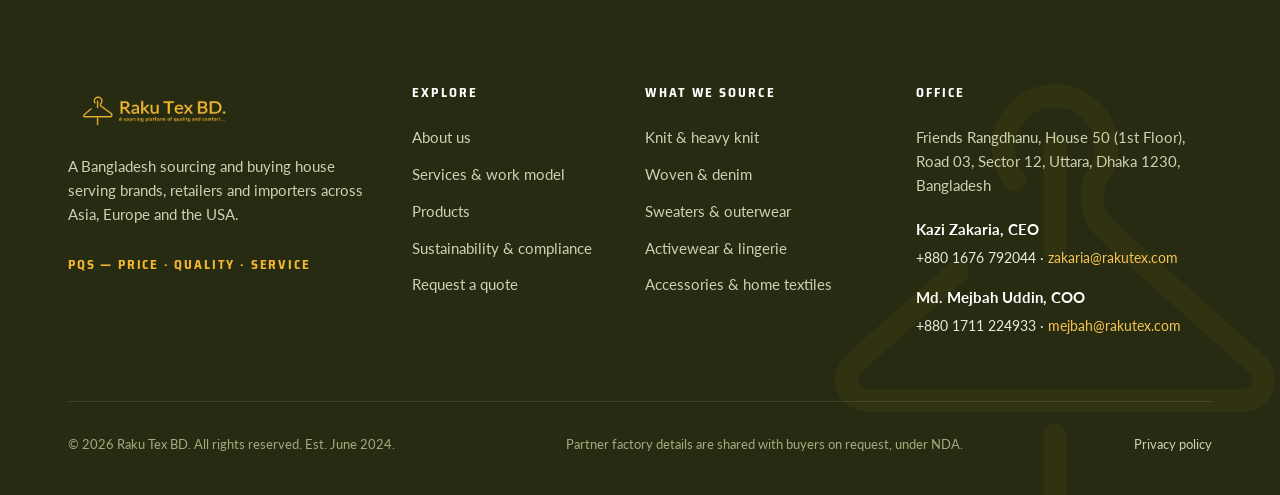
==== commit 722c6494: "feat(footer): update hanger watermark SVG to match brand logo hanger mark" ====
--- a/about.html
+++ b/about.html
@@ -440,10 +440,10 @@
 
   <!-- Site Footer -->
   <footer class="site-footer">
-    <svg class="footer-watermark" viewBox="0 0 48 48" fill="none" stroke="currentColor" stroke-width="1.5">
-      <path d="M24 16V12C24 9.5 25.5 7.5 28 7.5C30.5 7.5 32 9 32 11C32 13.5 29.5 15 26.5 15H24" />
-      <path d="M24 16L6 32C5 33 5.5 34 7 34H41C42.5 34 43 33 42 32L24 16Z" />
-      <path d="M24 34V39" />
+    <svg class="footer-watermark" viewBox="0 0 48 48" fill="none" stroke="currentColor" stroke-width="2" stroke-linecap="round" stroke-linejoin="round" aria-hidden="true">
+      <path d="M20.5 13.5A4.5 4.5 0 1 1 27.5 13.5C27 15.2 27.3 16.8 28.5 17.9L41.5 29.5C42.8 30.7 42.2 32.8 40.2 32.8H7.8C5.8 32.8 5.2 30.7 6.5 29.5L15.5 21.5" />
+      <path d="M24 10.5V19.5" />
+      <path d="M24 35.8V43" />
     </svg>
     <!-- Desktop Footer Wrap -->
     <div class="container footer-desktop-wrap">
--- a/assets/css/components.css
+++ b/assets/css/components.css
@@ -523,12 +523,44 @@
   grid-template-columns: 1fr 1fr;
   gap: 40px;
   align-items: center;
+  overflow: hidden;
+}
+
+.phase-hero-number {
+  font-family: var(--rt-font-label);
+  font-size: 3rem;
+  font-weight: 700;
+  color: var(--rt-gold-500);
+  line-height: 1;
+  margin-bottom: 8px;
+}
+
+.phase-hero-title {
+  font-size: 1.75rem;
+  margin-bottom: 12px;
+  line-height: 1.25;
+  color: var(--rt-ink);
+}
+
+.phase-hero-desc {
+  color: var(--rt-text-muted);
+  line-height: 1.6;
+  margin-bottom: 24px;
+  font-size: 0.9375rem;
+}
+
+.phase-actions {
+  display: flex;
+  gap: 12px;
+  align-items: center;
+  flex-wrap: wrap;
 }
 
 .phase-steps-list {
   display: flex;
   flex-direction: column;
   gap: 12px;
+  min-width: 0;
 }
 
 .phase-step-item {
@@ -541,6 +573,9 @@
   gap: 16px;
   font-weight: 700;
   font-size: 0.9375rem;
+  min-width: 0;
+  word-break: break-word;
+  overflow-wrap: break-word;
 }
 
 .phase-step-num {
@@ -563,10 +598,75 @@
   }
   .phase-content-card {
     grid-template-columns: 1fr;
+    gap: 32px;
+  }
+}
+
+@media (max-width: 640px) {
+  .services-grid {
+    grid-template-columns: 1fr !important;
+  }
+  .phase-content-card {
+    padding: 24px 16px;
+    gap: 24px;
+    border-radius: 16px;
+  }
+  .phase-hero-number {
+    font-size: 2.25rem;
+  }
+  .phase-hero-title {
+    font-size: 1.375rem;
+  }
+  .phase-hero-desc {
+    font-size: 0.875rem;
+    margin-bottom: 20px;
+  }
+  .phase-actions {
+    display: flex;
+    flex-direction: column-reverse;
+    gap: 10px;
+    width: 100%;
+  }
+  .phase-actions .btn {
+    width: 100%;
+    justify-content: center;
+    text-align: center;
+    padding: 12px 18px;
+    font-size: 0.9375rem;
+  }
+  .phase-step-item {
+    padding: 12px 14px;
+    gap: 12px;
+    font-size: 0.875rem;
+    line-height: 1.45;
+    align-items: flex-start;
+  }
+  .phase-step-num {
+    margin-top: 1px;
   }
 }
 
 @media (max-width: 540px) {
+  .phase-nav-tabs {
+    grid-template-columns: 1fr 1fr;
+    gap: 8px;
+    margin-bottom: 20px;
+  }
+  .phase-tab-btn {
+    padding: 12px 14px;
+    border-radius: 10px;
+  }
+  .phase-tab-eyebrow {
+    font-size: 0.6875rem;
+    margin-bottom: 2px;
+  }
+  .phase-tab-title {
+    font-size: 0.8125rem;
+    line-height: 1.3;
+  }
+}
+
+@media (max-width: 380px) {
   .phase-nav-tabs {
     grid-template-columns: 1fr;
   }
--- a/assets/css/pages.css
+++ b/assets/css/pages.css
@@ -2818,17 +2818,103 @@
 .categories-mobile-view-all-btn,
 .services-mobile-cta-btn,
 .home-quality-link,
-.home-quality-title-mobile {
+.home-quality-title-mobile,
+.work-model-title-mobile,
+.desc-mobile {
   display: none;
 }
 
-.home-quality-title-desktop {
+.home-quality-title-desktop,
+.work-model-title-desktop,
+.desc-desktop {
   display: inline;
 }
 
 .home-quality-section .chips-group .badge-pill {
   background: rgba(255, 255, 255, 0.08);
   color: var(--rt-white);
+}
+
+/* ==========================================================================
+   HOME PAGE: WORK MODEL 4-PHASE SECTION (DESKTOP)
+   ========================================================================== */
+.home-work-model-section {
+  background-color: var(--rt-paper);
+  padding: 80px 0;
+}
+
+.home-work-model-title {
+  font-family: var(--rt-font-heading);
+  font-size: 2.25rem;
+  line-height: 1.2;
+  color: var(--rt-ink);
+  margin-bottom: 36px;
+}
+
+.work-phases-stepper {
+  display: grid;
+  grid-template-columns: repeat(4, 1fr);
+  gap: 20px;
+  margin-bottom: 32px;
+}
+
+.work-phase-item {
+  background: var(--rt-surface);
+  border: 1px solid var(--rt-border);
+  border-top: 3px solid var(--rt-gold-500);
+  border-radius: var(--rt-radius-card);
+  padding: 28px 24px;
+  box-shadow: var(--rt-shadow-card);
+  display: flex;
+  flex-direction: column;
+}
+
+.work-phase-num {
+  font-family: var(--rt-font-label);
+  font-size: 2rem;
+  font-weight: 700;
+  color: var(--rt-gold-500);
+  line-height: 1;
+  margin-bottom: 12px;
+}
+
+.work-phase-title {
+  font-family: var(--rt-font-body);
+  font-size: 1.15rem;
+  font-weight: 700;
+  color: var(--rt-ink);
+  margin-bottom: 8px;
+  line-height: 1.35;
+}
+
+.work-phase-desc {
+  font-family: var(--rt-font-body);
+  font-size: 0.875rem;
+  color: var(--rt-text-muted);
+  line-height: 1.5;
+  margin: 0;
+}
+
+.home-work-model-more-link {
+  font-weight: 600;
+  color: var(--rt-olive-600);
+  text-decoration: none;
+  display: inline-flex;
+  align-items: center;
+  gap: 6px;
+  transition: color 0.2s ease, transform 0.2s ease;
+}
+
+.home-work-model-more-link:hover {
+  color: var(--rt-olive-800);
+  transform: translateX(4px);
+}
+
+@media (max-width: 1024px) and (min-width: 769px) {
+  .work-phases-stepper {
+    grid-template-columns: repeat(2, 1fr);
+    gap: 20px;
+  }
 }
 
 /* ==========================================================================
@@ -3207,70 +3293,103 @@
     margin-top: 24px;
   }
 
-  /* 8. Work Model (Vertical Stepper) */
+  /* 8. Work Model (Vertical Stepper matching Design/Mobile — Home mockup) */
   .home-work-model-section {
-    padding: 44px 0;
-    background-color: #FFFFFF;
+    padding: 48px 0 56px;
+    background-color: #FAFBF7;
   }
   .home-work-model-title {
-    font-size: 1.75rem;
-    margin-bottom: 28px;
+    font-size: 2.125rem;
+    line-height: 1.15;
+    margin-bottom: 36px;
+    color: #1E2310;
+  }
+  .work-model-title-desktop {
+    display: none;
+  }
+  .work-model-title-mobile {
+    display: block;
+    font-family: var(--rt-font-heading);
+    font-weight: 400;
+  }
+  .desc-desktop {
+    display: none;
+  }
+  .desc-mobile {
+    display: inline;
   }
   .home-work-model-more-link {
     display: none;
   }
-  .work-phases-grid {
+  .work-phases-stepper {
     display: flex;
     flex-direction: column;
     position: relative;
-    padding-left: 44px;
-    gap: 24px;
-  }
-  .work-phases-grid::before {
+    gap: 32px;
+    margin-bottom: 0;
+    padding-left: 0;
+  }
+  /* Continuous vertical guide line passing through center of numbered circles */
+  .work-phases-stepper::before {
     content: '';
     position: absolute;
-    left: 14px;
-    top: 14px;
-    bottom: 24px;
+    top: 22px;
+    bottom: -18px;
+    left: 21px;
     width: 2px;
-    background-color: #DDE2D0;
+    background-color: #CBD5BC;
+    z-index: 1;
   }
   .work-phase-item {
-    position: relative;
+    display: flex;
+    flex-direction: row;
+    align-items: flex-start;
+    gap: 18px;
     background: transparent;
     border: none;
+    border-radius: 0;
     padding: 0;
+    box-shadow: none;
+    position: relative;
+    z-index: 2;
   }
   .work-phase-num {
-    position: absolute;
-    left: -44px;
-    top: 0;
-    width: 30px;
-    height: 30px;
+    width: 44px;
+    height: 44px;
+    min-width: 44px;
     border-radius: 50%;
-    background-color: #475422;
+    background-color: #4D5725;
     color: #FFFFFF;
-    font-family: inherit;
-    font-size: 0.75rem;
+    font-family: var(--rt-font-label, sans-serif);
+    font-size: 0.9375rem;
     font-weight: 700;
     display: flex;
     align-items: center;
     justify-content: center;
-    z-index: 1;
+    margin-bottom: 0;
+    box-shadow: 0 0 0 5px #FAFBF7;
+    position: relative;
+    z-index: 3;
+    letter-spacing: -0.02em;
   }
   .work-phase-num-final {
     background-color: #EEAE2E;
     color: #1E2310;
   }
+  .work-phase-content {
+    flex: 1;
+    padding-top: 4px;
+  }
   .work-phase-title {
-    font-size: 0.9375rem;
+    font-size: 1.1875rem;
     font-weight: 700;
     color: #1E2310;
-    margin-bottom: 4px;
+    line-height: 1.3;
+    margin-bottom: 6px;
   }
   .work-phase-desc {
-    font-size: 0.8125rem;
-    color: #606752;
+    font-size: 0.9375rem;
+    color: #555D46;
     line-height: 1.45;
     margin: 0;
   }
@@ -3500,5 +3619,105 @@
   body:has(.mobile-sticky-bar) .floating-whatsapp {
     display: none;
   }
-}
-
+
+  /* Work Model on 768px mobile / tablet viewport */
+  .home-work-model-section {
+    padding: 48px 0 56px;
+    background-color: #FAFBF7;
+  }
+  .home-work-model-title {
+    font-size: 2.125rem;
+    line-height: 1.15;
+    margin-bottom: 36px;
+    color: #1E2310;
+  }
+  .work-model-title-desktop {
+    display: none;
+  }
+  .work-model-title-mobile {
+    display: block;
+    font-family: var(--rt-font-heading);
+    font-weight: 400;
+  }
+  .desc-desktop {
+    display: none;
+  }
+  .desc-mobile {
+    display: inline;
+  }
+  .home-work-model-more-link {
+    display: none;
+  }
+  .work-phases-stepper {
+    display: flex;
+    flex-direction: column;
+    position: relative;
+    gap: 32px;
+    margin-bottom: 0;
+    padding-left: 0;
+  }
+  .work-phases-stepper::before {
+    content: '';
+    position: absolute;
+    top: 22px;
+    bottom: -18px;
+    left: 21px;
+    width: 2px;
+    background-color: #CBD5BC;
+    z-index: 1;
+  }
+  .work-phase-item {
+    display: flex;
+    flex-direction: row;
+    align-items: flex-start;
+    gap: 18px;
+    background: transparent;
+    border: none;
+    border-radius: 0;
+    padding: 0;
+    box-shadow: none;
+    position: relative;
+    z-index: 2;
+  }
+  .work-phase-num {
+    width: 44px;
+    height: 44px;
+    min-width: 44px;
+    border-radius: 50%;
+    background-color: #4D5725;
+    color: #FFFFFF;
+    font-family: var(--rt-font-label, sans-serif);
+    font-size: 0.9375rem;
+    font-weight: 700;
+    display: flex;
+    align-items: center;
+    justify-content: center;
+    margin-bottom: 0;
+    box-shadow: 0 0 0 5px #FAFBF7;
+    position: relative;
+    z-index: 3;
+    letter-spacing: -0.02em;
+  }
+  .work-phase-num-final {
+    background-color: #EEAE2E;
+    color: #1E2310;
+  }
+  .work-phase-content {
+    flex: 1;
+    padding-top: 4px;
+  }
+  .work-phase-title {
+    font-size: 1.1875rem;
+    font-weight: 700;
+    color: #1E2310;
+    line-height: 1.3;
+    margin-bottom: 6px;
+  }
+  .work-phase-desc {
+    font-size: 0.9375rem;
+    color: #555D46;
+    line-height: 1.45;
+    margin: 0;
+  }
+}
+
